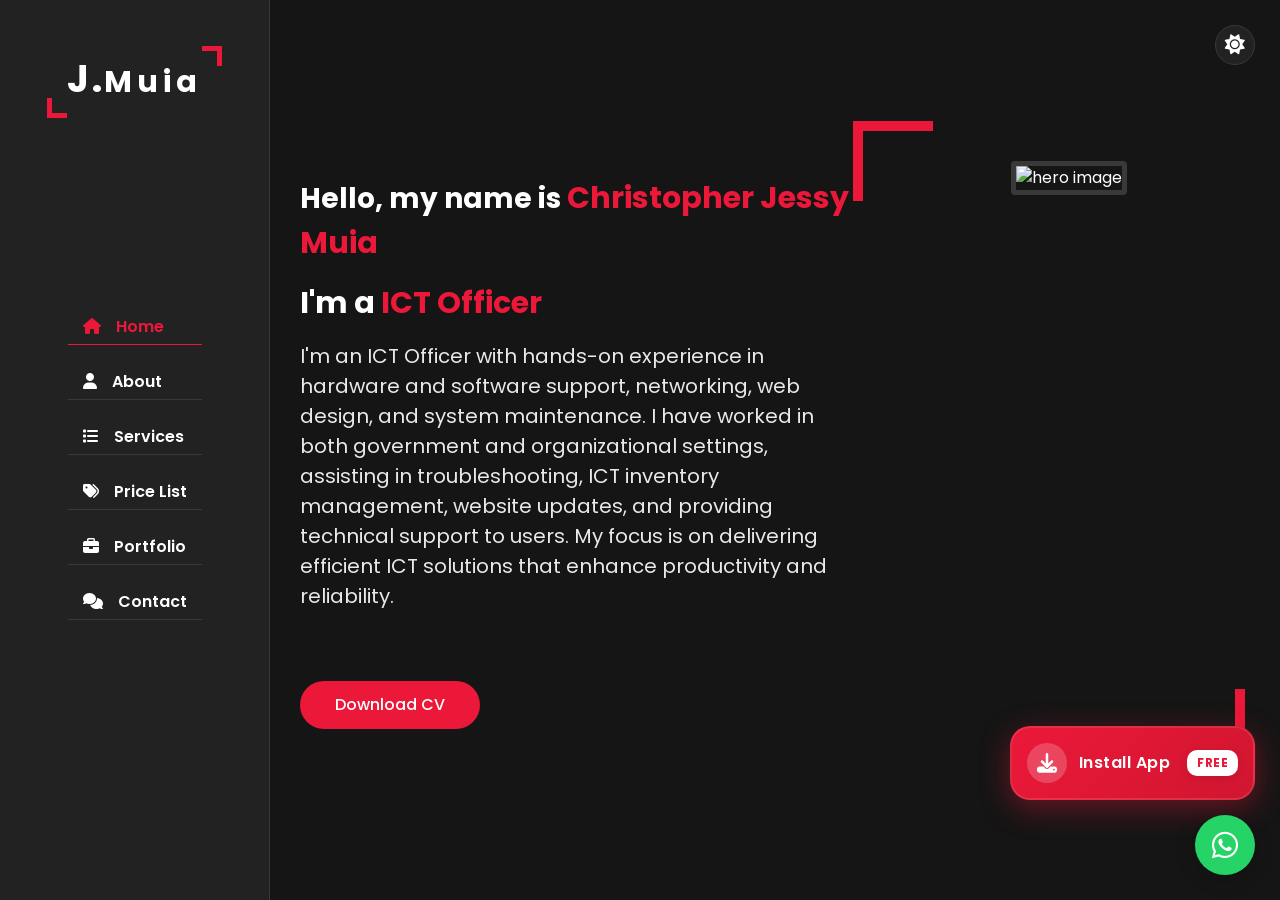
==== index.html @ f7328c7c "Add files via upload" ====
<!DOCTYPE html>
<html lang="en">

<head>
  <meta charset="UTF-8" />
  <meta name="viewport" content="width=device-width, initial-scale=1.0, maximum-scale=1.0, user-scalable=no" />
  <title>Christopher Jessy Muia - Portfolio</title>

  <!-- PWA Configuration -->
  <link rel="manifest" href="manifest.json">
  <meta name="theme-color" content="#ec1839">
  <meta name="apple-mobile-web-app-capable" content="yes">
  <meta name="apple-mobile-web-app-status-bar-style" content="black-translucent">
  <meta name="apple-mobile-web-app-title" content="J.Muia Portfolio">
  <meta name="mobile-web-app-capable" content="yes">
  <meta name="description" content="Portfolio of Christopher Jessy Muia - ICT Officer">

  <!-- Icons for PWA -->
  <link rel="icon" type="image/png" sizes="192x192" href="https://i.imgur.com/l4RPuu5.png">
  <link rel="icon" type="image/png" sizes="512x512" href="https://i.imgur.com/l4RPuu5.png">
  <link rel="apple-touch-icon" sizes="192x192" href="https://i.imgur.com/l4RPuu5.png">
  <link rel="apple-touch-icon" sizes="512x512" href="https://i.imgur.com/l4RPuu5.png">
  <link rel="shortcut icon" href="https://i.imgur.com/l4RPuu5.png">

  <link rel="stylesheet" href="https://cdnjs.cloudflare.com/ajax/libs/font-awesome/6.7.2/css/all.min.css" />
  <link rel="stylesheet" href="style.css" />
</head>

<body>
  <!-- Modern Preloader -->
  <div id="preloader">
    <div class="preloader-content">
      <div class="loader">
        <div class="loader-ring"></div>
      </div>
      <div class="preloader-logo">
        <span>J.</span>muia
      </div>
      <div class="loading-text">
        Loading Portfolio
        <div class="loading-dots">
          <span></span>
          <span></span>
          <span></span>
        </div>
      </div>
    </div>
  </div>

  <!-- Online Status Indicator -->


  <!-- Offline Warning -->
  <div id="offlineWarning" class="offline-warning">
    <div class="offline-content">
      <i class="fas fa-wifi-slash"></i>
      <h3>No Internet Connection</h3>
      <p>This app requires an internet connection to work.</p>
      <p>Please check your connection and try again.</p>
      <button id="retryConnection" class="btn">
        <i class="fas fa-sync-alt"></i> Retry Connection
      </button>
    </div>
  </div>

  <!-- Install App Modal -->
  <!-- Add this right before closing </body> tag -->
  <!-- Floating Install Button -->
  <div id="floatingInstallBtn" class="floating-install-btn">
    <div class="install-icon">
      <i class="fas fa-download"></i>
    </div>
    <div class="install-text">
      Install App
    </div>
    <div class="install-badge" id="installBadge">FREE</div>
  </div>
  <!-- Update the Install App Modal section in index.html -->
  <div id="installModal" class="install-modal">
    <div class="install-modal-content">
      <button class="close-modal">&times;</button>
      <h2><i class="fas fa-mobile-alt"></i> Install Portfolio App</h2>

      <div class="install-options">
        <!-- Unified Installation Guide -->
        <div class="install-option active" id="mainGuide">
          <div class="option-icon">
            <i class="fas fa-download"></i>
          </div>
          <h3>Install on Your Device</h3>
          <p>Follow these simple steps to install this web app on your device for quick access:</p>

          <div class="device-selector">
            <button class="device-btn active" data-device="android">
              <i class="fab fa-android"></i> Android
            </button>
            <button class="device-btn" data-device="ios">
              <i class="fab fa-apple"></i> iPhone/iPad
            </button>
            <button class="device-btn" data-device="desktop">
              <i class="fas fa-desktop"></i> Desktop
            </button>
          </div>

          <!-- Android Instructions (Default) -->
          <div class="device-instructions active" id="androidInstructions">
            <div class="steps">
              <div class="step">
                <span>1</span>
                <p>Open in <strong>Chrome</strong> or <strong>Edge</strong> browser</p>
              </div>
              <div class="step">
                <span>2</span>
                <p>Tap the <strong>menu button (⋮)</strong> in top right</p>
              </div>
              <div class="step">
                <span>3</span>
                <p>Select <strong>"Add to Home screen"</strong></p>
              </div>
              <div class="step">
                <span>4</span>
                <p>Tap <strong>"Add"</strong> to install</p>
              </div>
            </div>
          </div>

          <!-- iOS Instructions -->
          <div class="device-instructions" id="iosInstructions">
            <div class="steps">
              <div class="step">
                <span>1</span>
                <p>Open in <strong>Safari</strong> browser</p>
              </div>
              <div class="step">
                <span>2</span>
                <p>Tap the <strong>Share button</strong> <i class="fas fa-share-square"></i></p>
              </div>
              <div class="step">
                <span>3</span>
                <p>Scroll and select <strong>"Add to Home Screen"</strong></p>
              </div>
              <div class="step">
                <span>4</span>
                <p>Tap <strong>"Add"</strong> in top right</p>
              </div>
            </div>
          </div>

          <!-- Desktop Instructions -->
          <div class="device-instructions" id="desktopInstructions">
            <div class="steps">
              <div class="step">
                <span>1</span>
                <p>Open in <strong>Chrome</strong>, <strong>Edge</strong>, or <strong>Opera</strong></p>
              </div>
              <div class="step">
                <span>2</span>
                <p>Look for the <strong>install icon</strong> in address bar</p>
                <div class="install-icon-demo">
                  <img src="https://i.imgur.com/4jXJvFQ.png" alt="Install icon in browser"
                    style="max-width: 200px; border-radius: 5px; margin-top: 10px;">
                </div>
              </div>
              <div class="step">
                <span>3</span>
                <p>Click <strong>"Install"</strong> when prompted</p>
              </div>
            </div>
          </div>

          <div class="install-actions">
            <button id="installNowBtn" class="btn install-option-btn">
              <i class="fas fa-download"></i> Install Now
            </button>
            <button id="remindLaterBtn" class="btn secondary-btn">
              <i class="far fa-clock"></i> Remind Me Later
            </button>
          </div>
        </div>
      </div>

      <div class="install-benefits">
        <h4><i class="fas fa-star"></i> App Benefits:</h4>
        <ul>
          <li><i class="fas fa-check-circle"></i> Quick access from home screen</li>
          <li><i class="fas fa-check-circle"></i> Works like a native app</li>
          <li><i class="fas fa-check-circle"></i> No app store required</li>
          <li><i class="fas fa-check-circle"></i> Always up to date</li>
          <li><i class="fas fa-check-circle"></i> Works offline</li>
        </ul>
      </div>
    </div>
  </div>

  <div class="main-container">
    <div class="aside">
      <div class="logo">
        <a href="#home"><span>J.</span>muia </a>
      </div>

      <div class="nav-toggler">
        <span></span>
      </div>

      <ul class="nav">
        <li>
          <a href="#home" class="active"><i class="fa fa-home"></i>Home</a>
        </li>
        <li>
          <a href="#about"><i class="fa fa-user"></i>About</a>
        </li>
        <li>
          <a href="#services"><i class="fa fa-list"></i>Services</a>
        </li>
        <li>
          <a href="#pricelist"><i class="fa fa-tags"></i>Price List</a>
        </li>
        <li>
          <a href="#portfolio"><i class="fa fa-briefcase"></i>Portfolio</a>
        </li>
        <li>
          <a href="#contact"><i class="fa fa-comments"></i>Contact</a>
        </li>

      </ul>


    </div>

    <div class="main-content">
      <section class="home section active" id="home">
        <div class="container">
          <div class="row">
            <div class="home-info padd-15">
              <h3 class="hello">
                Hello, my name is <span class="name">Christopher Jessy Muia</span>
              </h3>
              <h3 class="profession">
                I'm a <span class="typing">ICT Officer</span>
              </h3>
              <p>
                I'm an ICT Officer with hands-on experience in hardware and software support,
                networking, web design, and system maintenance. I have worked in both
                government and organizational settings, assisting in troubleshooting, ICT
                inventory management, website updates, and providing technical support to users.
                My focus is on delivering efficient ICT solutions that enhance productivity and
                reliability.
              </p>
              <a href="https://www.dropbox.com/scl/fi/4jvc5btoyylnjbtum48hy/JESSY-CV_2.pdf?rlkey=wsl4pjo6zbabzrjxxlcksfs92&st=d54tfqcm&dl=0"
                class="btn" target="_blank">Download CV</a>
            </div>

            <div class="home-img padd-15">
              <img src="https://i.imgur.com/AQ4p8aj.jpeg" alt="hero image" />
            </div>
          </div>
        </div>
      </section>
      <section class="about section" id="about">
        <div class="container">
          <div class="row">
            <div class="section-title padd-15">
              <h2>About me</h2>
            </div>
          </div>

          <div class="row">
            <div class="about-content padd-15">
              <div class="row">
                <div class="about-text padd-15">
                  <h3>I'm christopher Jessy Muia and <span>ICT Officer</span></h3>
                  <p>
                    An aspiring Information Communication Technology professional with strong
                    technical skills, passion for learning, and integrity. I specialize in solving
                    hardware and software issues, web design, graphic design, and ICT systems
                    management. I aim to contribute effectively in dynamic organizations while
                    continuously honing my skills through hands-on experience and innovation.
                  </p>
                </div>
              </div>

              <div class="row">
                <div class="personal-info padd-15">
                  <div class="row">
                    <div class="info-item padd-15">
                      <p>Birthday: <span>09 June 2001</span></p>
                    </div>
                    <div class="info-item padd-15">
                      <p>Age: <span>24</span></p>
                    </div>
                    <div class="info-item padd-15">
                      <p>Email: <span>jessymuiaa@gmail.com</span></p>
                    </div>
                    <div class="info-item padd-15">
                      <p>Phone: <span>+254 710 318560</span></p>
                    </div>
                    <div class="info-item padd-15">
                      <p>City: <span>Nairobi,Kenya</span></p>
                    </div>
                    <div class="info-item padd-15">
                      <p>Freelance: <span>Available</span></p>
                    </div>
                  </div>

                  <div class="row">
                    <div class="buttons padd-15">
                      <a href="#contact" class="btn hire-me" data-section-index="1">Hire me!</a>
                    </div>
                  </div>
                </div>
                <div class="skills padd-15">
                  <div class="row">
                    <div class="skill-item padd-15">
                      <h5>CSS</h5>
                      <div class="progress">
                        <div class="progress-in" style="width: 76%"></div>
                        <div class="skill-percent">76%</div>
                      </div>
                    </div>
                    <div class="skill-item padd-15">
                      <h5>JS</h5>
                      <div class="progress">
                        <div class="progress-in" style="width: 70%"></div>
                        <div class="skill-percent">70%</div>
                      </div>
                    </div>
                    <div class="skill-item padd-15">
                      <h5>PHP</h5>
                      <div class="progress">
                        <div class="progress-in" style="width: 66%"></div>
                        <div class="skill-percent">66%</div>
                      </div>
                    </div>
                    <div class="skill-item padd-15">
                      <h5>HTML</h5>
                      <div class="progress">
                        <div class="progress-in" style="width: 96%"></div>
                        <div class="skill-percent">96%</div>
                      </div>
                    </div>
                    <div class="skill-item padd-15">
                      <h5>Wordpress</h5>
                      <div class="progress">
                        <div class="progress-in" style="width: 100%"></div>
                        <div class="skill-percent">100%</div>
                      </div>
                    </div>
                  </div>
                </div>
              </div>

              <div class="row">
                <div class="education padd-15">
                  <h3 class="title">Education</h3>
                  <div class="row">
                    <div class="timeline-box padd-15">
                      <div class="timeline shadow-dark">
                        <div class="timeline-item">
                          <div class="circle-dot"></div>
                          <h3 class="timeline-date">
                            <i class="fa fa-calendar"></i> 2021 - 2024
                          </h3>
                          <h4 class="timeline-title">
                            Diploma in Information Communication Technology
                          </h4>
                          <p class="timeline-text">
                            Sigalagala National Polytechnic (Main Campus).
                            Studied ICT with focus on networking, system maintenance,
                            programming, and ICT applications.
                          </p>
                        </div>
                        <div class="timeline-item">
                          <div class="circle-dot"></div>
                          <h3 class="timeline-date">
                            <i class="fa fa-calendar"></i> 2017 - 2020
                          </h3>
                          <h4 class="timeline-title">Kenya Certificate of Secondary Education (KCSE)</h4>
                          <p class="timeline-text">
                            Joanna Chase High School.
                            Gained secondary education foundation with emphasis
                            on sciences, technology, and communication skills.
                          </p>
                        </div>
                        <div class="timeline-item">
                          <div class="circle-dot"></div>
                          <h3 class="timeline-date">
                            <i class="fa fa-calendar"></i> 2012 - 2015
                          </h3>
                          <h4 class="timeline-title">Kenya Certificate of Primary Education (KCPE)</h4>
                          <p class="timeline-text">
                            Kiambani Day & Boarding Primary School.
                            Completed primary education, building strong basics
                            in numeracy, literacy, and problem-solving.
                          </p>
                        </div>
                      </div>
                    </div>
                  </div>
                </div>

                <div class="experience padd-15">
                  <h3 class="title">Experience</h3>
                  <div class="row">
                    <div class="timeline-box padd-15">
                      <div class="timeline shadow-dark">
                        <div class="timeline-item">
                          <div class="circle-dot"></div>
                          <h3 class="timeline-date">
                            <i class="fa fa-calendar"></i> Feb 2025
                          </h3>
                          <h4 class="timeline-title">Data Enumerator (Zoological Society of London)</h4>
                          <p class="timeline-text">
                            Assisted in collecting and recording data through surveys and interviews,
                            ensuring accuracy and confidentiality. Conducted structured interviews,
                            uploaded data to digital platforms, and supported research teams by
                            accurately capturing and reporting field information.
                          </p>
                        </div>
                        <div class="timeline-item">
                          <div class="circle-dot"></div>
                          <h3 class="timeline-date">
                            <i class="fa fa-calendar"></i> Sept 2022 - Dec 2022 | Sept 2023 - Dec 2023
                          </h3>
                          <h4 class="timeline-title">ICT Attachee (Makueni County Assembly)</h4>
                          <p class="timeline-text">
                            Assisted in troubleshooting hardware and software issues,
                            setup, maintenance, and monitoring of networks, and ICT inventory
                            management. Installed and configured computer systems and applications,
                            updated websites and systems, and provided technical assistance to staff.
                          </p>
                        </div>
                      </div>
                    </div>
                  </div>
                </div>
              </div>
            </div>
          </div>
        </div>
      </section>

      <section class="service section" id="services">
        <div class="container">
          <div class="row">
            <div class="section-title padd-15">
              <h2>Services</h2>
            </div>
          </div>

          <div class="services-grid">
            <div class="service-item">
              <div class="service-item-inner">
                <div class="icon">
                  <i class="fa fa-laptop-code"></i>
                </div>
                <h4>Web Design</h4>
                <p>
                  I design and develop professional websites using WordPress, ensuring
                  responsive layouts, user-friendly navigation, and modern design trends.
                </p>
              </div>
            </div>

            <div class="service-item">
              <div class="service-item-inner">
                <div class="icon">
                  <i class="fa fa-network-wired"></i>
                </div>
                <h4>Networking & System Maintenance</h4>
                <p>
                  I provide installation, setup, and monitoring of computer networks,
                  system maintenance, and troubleshooting to ensure smooth ICT operations.
                </p>
              </div>
            </div>

            <div class="service-item">
              <div class="service-item-inner">
                <div class="icon">
                  <i class="fa fa-cogs"></i>
                </div>
                <h4>ICT Support</h4>
                <p>
                  I offer hardware and software troubleshooting, installation and
                  configuration of systems, and technical support for individuals and organizations.
                </p>
              </div>
            </div>

            <div class="service-item">
              <div class="service-item-inner">
                <div class="icon">
                  <i class="fa fa-file-alt"></i>
                </div>
                <h4>Microsoft Office Solutions</h4>
                <p>
                  I am proficient in Microsoft Office (Word, Excel, PowerPoint),
                  offering services in creating reports, data entry, presentations,
                  and professional documentation.
                </p>
              </div>
            </div>
          </div>
        </div>
      </section>

      <!-- NEW PRICE LIST SECTION -->
      <section class="price-list section" id="pricelist">
        <div class="container">
          <div class="row">
            <div class="section-title padd-15">
              <h2>Price List</h2>
            </div>
          </div>

          <div class="price-list-container shadow-dark">
            <!-- Header -->
            <div class="price-list-header">
              <h3><i class="fas fa-file-invoice-dollar"></i> ICT SERVICES & PRICE LIST</h3>

            </div>


            <!-- Website Design -->
            <div class="price-list-section">
              <h4><i class="fas fa-globe"></i> WEBSITE DESIGN & DEVELOPMENT SERVICES</h4>

              <div class="price-item">
                <h5>1. BASIC WEBSITE PACKAGE</h5>
                <p class="price">Price: <strong>KES 15,000 – 25,000</strong> (One-time)</p>
                <p class="includes"><strong>Includes:</strong></p>
                <ul>
                  <li>Up to 5 pages</li>
                  <li>Mobile-friendly design</li>
                  <li>Contact form</li>
                  <li>Basic SEO setup</li>
                </ul>
              </div>

              <div class="price-item">
                <h5>2. STANDARD WEBSITE PACKAGE</h5>
                <p class="price">Price: <strong>KES 30,000 – 45,000</strong> (One-time)</p>
                <p class="includes"><strong>Includes:</strong></p>
                <ul>
                  <li>Up to 10 pages</li>
                  <li>Custom design</li>
                  <li>Google Maps & WhatsApp integration</li>
                  <li>Performance optimization</li>
                </ul>
              </div>

              <div class="price-item">
                <h5>3. ADVANCED WEBSITE PACKAGE</h5>
                <p class="price">Price: <strong>KES 50,000+</strong> (One-time)</p>
                <p class="includes"><strong>Includes:</strong></p>
                <ul>
                  <li>Unlimited pages</li>
                  <li>Advanced features</li>
                  <li>Security hardening</li>
                  <li>Client training</li>
                </ul>
              </div>
            </div>

            <!-- M-Pesa Integration -->
            <div class="price-list-section">
              <h4><i class="fas fa-mobile-alt"></i> M-PESA PAYMENT INTEGRATION SERVICES</h4>

              <div class="price-item">
                <p>• M-Pesa Daraja API integration (STK Push): <strong>KES 10,000 – 20,000</strong></p>
                <p>• Paybill / Till Number integration: <strong>KES 8,000 – 15,000</strong></p>
                <p>• Online payment confirmation & callbacks: <strong>KES 5,000 – 10,000</strong></p>
                <p>• Payment records dashboard setup: <strong>KES 5,000 – 12,000</strong></p>
                <p>• Testing, deployment & documentation: <strong>Included</strong></p>
              </div>

              <div class="price-note">
                <p><strong>Note:</strong> Client must provide approved Safaricom Daraja credentials.</p>
              </div>
            </div>

            <!-- Monthly Management -->
            <div class="price-list-section">
              <h4><i class="fas fa-calendar-alt"></i> MONTHLY WEBSITE MANAGEMENT</h4>

              <div class="price-item">
                <p>• Basic Management: <strong>KES 3,000 – 5,000</strong></p>
                <p>• Standard Management: <strong>KES 7,000 – 12,000</strong></p>
                <p>• Full Management: <strong>KES 15,000+</strong></p>
              </div>
            </div>

            <!-- Computer Repair -->
            <div class="price-list-section">
              <h4><i class="fas fa-tools"></i> COMPUTER REPAIR & MAINTENANCE</h4>

              <div class="price-item">
                <p>• OS installation & upgrades: <strong>KES 1,500 – 3,000</strong></p>
                <p>• Virus removal & security setup: <strong>KES 1,000 – 2,500</strong></p>
                <p>• Hardware troubleshooting: <strong>KES 1,000+</strong></p>
                <p>• Software installation: <strong>KES 500 – 2,000</strong></p>
              </div>
            </div>

            <!-- Networking -->
            <div class="price-list-section">
              <h4><i class="fas fa-wifi"></i> NETWORKING SERVICES</h4>

              <div class="price-item">
                <p>• LAN/Wi-Fi setup (small office/home): <strong>KES 5,000 – 15,000</strong></p>
                <p>• Router configuration & troubleshooting: <strong>KES 2,000 – 5,000</strong></p>
                <p>• Internet setup (PPPoE, ISP configs): <strong>KES 2,000 – 4,000</strong></p>
              </div>
            </div>


            <!-- Training -->
            <div class="price-list-section">
              <h4><i class="fas fa-chalkboard-teacher"></i> TRAINING & ICT SUPPORT</h4>

              <div class="price-item">
                <p>• Basic computer training: <strong>KES 1,000 – 2,000 per session</strong></p>
                <p>• Website & payment system training: <strong>KES 3,000 – 6,000</strong></p>
                <p>• On-site ICT support (daily rate): <strong>KES 3,000 – 6,000</strong></p>
              </div>
            </div>

            <!-- Important Notes -->
            <div class="price-list-section important-notes">
              <h4><i class="fas fa-exclamation-triangle"></i> IMPORTANT NOTES</h4>
              <ul>
                <li>Prices may vary depending on scope and complexity.</li>
                <li>Hardware, hosting, domain, and Safaricom charges are billed separately.</li>
                <li>All prices are in Kenya Shillings (KES).</li>
              </ul>
            </div>

            <!-- Validity -->
            <div class="price-list-section">
              <h4><i class="fas fa-calendar-check"></i> VALIDITY</h4>
              <p>This price list/quotation is valid for 30 days from the date of issue.</p>
            </div>

          </div>
        </div>
      </section>


      <section class="portfolio section" id="portfolio">
        <div class="container">
          <div class="row">
            <div class="section-title padd-15">
              <h2>Portfolio</h2>
            </div>
          </div>

          <div class="row">
            <div class="portfolio-heading padd-15">
              <h2>My Projects</h2>
            </div>
          </div>

          <div class="portfolio-grid">
            <!-- Project 1 - Tiptip Political Party Website -->
            <div class="portfolio-item">
              <div class="portfolio-item-inner shadow-dark">
                <div class="portfolio-img">
                  <img src="https://i.imgur.com/vWLeRul.png" alt="Tiptip Political Party Website" />
                </div>
                <div class="portfolio-info">
                  <h3>Tiptip Political Party Website</h3>
                  <p>Custom WordPress website with responsive design and modern UI/UX. Built for Tiptip political party
                    to enhance their online presence and engage with supporters.</p>
                  <div class="portfolio-tech">
                    <span>WordPress</span>
                    <span>HTML/CSS</span>
                    <span>PHP</span>
                    <span>Responsive Design</span>
                  </div>
                  <a href="https://tiptipparty.co.ke/" class="btn portfolio-btn" target="_blank">View Project</a>
                </div>
              </div>
            </div>

            <!-- Project 2 - Ashcooks Bakery Website -->
            <div class="portfolio-item">
              <div class="portfolio-item-inner shadow-dark">
                <div class="portfolio-img">
                  <img src="https://i.imgur.com/ho3UItu.png" alt="Ashcooks Bakery Website" />
                </div>
                <div class="portfolio-info">
                  <h3>Ashcooks Bakery Website</h3>
                  <p>Beautiful and functional website for Ashcooks Bakery featuring product showcase, online ordering
                    system, and customer engagement features.</p>
                  <div class="portfolio-tech">
                    <span>HTML/CSS</span>
                    <span>JavaScript</span>
                  </div>
                  <a href="https://ashley-1.onrender.com/" class="btn portfolio-btn" target="_blank">View Project</a>
                </div>
              </div>
            </div>

            <!-- Project 3 - Password Analyzer -->
            <div class="portfolio-item">
              <div class="portfolio-item-inner shadow-dark">
                <div class="portfolio-img">
                  <img src="https://i.imgur.com/c0nG29L.png" alt="Password Analyzer" />
                </div>
                <div class="portfolio-info">
                  <h3>Password Strength Analyzer</h3>
                  <p>Interactive web application that analyzes password strength and provides security recommendations
                    to users.</p>
                  <div class="portfolio-tech">
                    <span>JavaScript</span>
                    <span>HTML/CSS</span>
                    <span>Security</span>
                  </div>
                  <a href="https://cyberpass.netlify.app/" class="btn portfolio-btn" target="_blank">View Project</a>
                </div>
              </div>
            </div>

            <!-- Project 4 - Cyber Security Awareness Website -->
            <div class="portfolio-item">
              <div class="portfolio-item-inner shadow-dark">
                <div class="portfolio-img">
                  <img src="https://i.imgur.com/P97IRiJ.png" alt="Cyber Security Awareness Website" />
                </div>
                <div class="portfolio-info">
                  <h3>Cyber Security Awareness Platform</h3>
                  <p>Group project focused on educating users about cyber security threats and best practices. Served as
                    Lead Frontend Developer.</p>
                  <div class="portfolio-tech">
                    <span>HTML/CSS</span>
                    <span>JavaScript</span>
                    <span>Team Project</span>
                    <span>Frontend Lead</span>
                  </div>
                  <a href="https://campuz-shield.netlify.app/" class="btn portfolio-btn" target="_blank">View
                    Project</a>
                </div>
              </div>
            </div>

            <!-- Project 5 - Jespher Tech Company Website -->
            <div class="portfolio-item">
              <div class="portfolio-item-inner shadow-dark">
                <div class="portfolio-img">
                  <img src="https://i.imgur.com/6qKYGLe.png" alt="Jespher Tech Company Website" />
                </div>
                <div class="portfolio-info">
                  <h3>Jespher Tech Company Website</h3>
                  <p>Developing a modern tech company website with service showcase, portfolio section, and client
                    engagement features (Work in Progress).</p>
                  <div class="portfolio-tech">
                    <span>HTML/CSS</span>
                    <span>JavaScript</span>
                    <span>Modern Design</span>
                  </div>
                  <a href="https://jesphertech1.onrender.com/" class="btn portfolio-btn" target="_blank">View
                    Project</a>
                </div>
              </div>
            </div>
            <!-- Project 6 - Nzumbi foundation -->
            <div class="portfolio-item">
              <div class="portfolio-item-inner shadow-dark">
                <div class="portfolio-img">
                  <img src="https://i.imgur.com/RDEzfad.png" alt="Nzumbi Foundation Website" />
                </div>
                <div class="portfolio-info">
                  <h3>Nzumbi Foundation Website</h3>
                  <p>Custom website with responsive design and modern UI/UX. Built for Nzumbi Foundation
                    to enhance their online presence and engage with supporters.</p>
                  <div class="portfolio-tech">
                    <span>Javascript</span>
                    <span>HTML/CSS</span>
                    <span>PHP</span>
                    <span>Responsive Design</span>
                  </div>
                  <a href="https://nzumbifoundation.org/" class="btn portfolio-btn" target="_blank">View Project</a>
                </div>
              </div>
            </div>
            <!-- Project 6 - React Website -->
            <div class="portfolio-item">
              <div class="portfolio-item-inner shadow-dark">
                <div class="portfolio-img">
                  <img src="https://i.imgur.com/wdYF8D7.png" alt="React Website" />
                </div>
                <div class="portfolio-info">
                  <h3>React Website</h3>
                  <p>Developing a modern website which can be used to update, edit news and also show news in a
                    wordpress page</p>
                  <div class="portfolio-tech">
                    <span>React</span>
                  </div>
                  <a href="https://reacct.netlify.app/" class="btn portfolio-btn" target="_blank">View
                    Project</a>
                </div>
              </div>
            </div>
          </div>
        </div>
      </section>

      <section class="contact section" id="contact">
        <div class="container">
          <div class="row">
            <div class="section-title padd-15">
              <h2>Contact</h2>
            </div>
          </div>

          <h3 class="contact-title padd-15">Any Question? Contact us!</h3>
          <h4 class="contact-subtitle padd-15">I'm at your service</h4>

          <div class="row">
            <div class="contact-info-item padd-15">
              <div class="icon"><i class="fa fa-phone"></i></div>
              <h4>Call us on</h4>
              <p>+254710318560</p>
            </div>

            <div class="contact-info-item padd-15">
              <div class="icon"><i class="fa fa-map-marker-alt"></i></div>
              <h4>Office</h4>
              <p>Nairobi</p>
            </div>

            <div class="contact-info-item padd-15">
              <div class="icon"><i class="fa fa-envelope"></i></div>
              <h4>Email</h4>
              <p>jessymuiaa@gmail.com</p>
            </div>
          </div>

          <h3 class="contact-title padd-15">
            Send me an email:
            <a href="https://mail.google.com/mail/?view=cm&fs=1&to=jessymuiaa@gmail.com" target="_blank">
              jessymuiaa@gmail.com</a>
          </h3>
          <h4 class="contact-subtitle padd-15">
            I'll contact you as soon as possible!
          </h4>
        </div>
      </section>
    </div>
  </div>

  <!-- Dark/Light Toggle Button -->
  <div class="day-night">
    <i class="fas fa-moon"></i>
  </div>

  <!-- WhatsApp Floating Button -->
  <a href="https://wa.me/254710318560?text=Hello%20Christopher!%20I%20came%20across%20your%20portfolio%20and%20would%20like%20to%20connect."
    class="whatsapp-float" target="_blank" title="Contact me on WhatsApp">
    <i class="fab fa-whatsapp"></i>
  </a>

  <!-- PWA Install Button (Auto-trigger for Android) -->
  <button id="pwaInstallBtn" style="display: none;"></button>

  <script src="https://cdnjs.cloudflare.com/ajax/libs/typed.js/2.0.10/typed.min.js"></script>
  <script src="script.js"></script>
  <script src="pwa-install.js"></script>
  <script src="price-list.js"></script>
</body>

</html>
---- style.css ----
@import url("https://fonts.googleapis.com/css2?family=Clicker+Script&family=Poppins:ital,wght@0,100;0,200;0,300;0,400;0,500;0,600;0,700;0,800;0,900;1,100;1,200;1,300;1,400;1,500;1,600;1,700;1,800;1,900&display=swap");

:root {
  --bg-black900: #f2f2fc;
  --bg-black100: #fdf9ff;
  --bg-black50: #e8dfec;
  --text-black900: #302e4d;
  --text-black700: #504e70;
  --skin-color: #ec1839;
  --shadow-color: rgba(0, 0, 0, 0.1);
}

body.dark {
  --bg-black900: #151515;
  --bg-black100: #222222;
  --bg-black50: #393939;
  --text-black900: #ffffff;
  --text-black700: #e9e9e9;
  --shadow-color: rgba(0, 0, 0, 0.3);
}

* {
  margin: 0;
  padding: 0;
  outline: none;
  text-decoration: none;
  box-sizing: border-box;
}

::before,
::after {
  box-sizing: border-box;
}

ul {
  list-style: none;
}

body {
  line-height: 1.5;
  font-size: 16px;
  font-family: "Poppins", sans-serif;
  background: var(--bg-black900);
  color: var(--text-black700);
  -webkit-tap-highlight-color: transparent;
  -webkit-touch-callout: none;
  -webkit-user-select: none;
  user-select: none;
  transition: background-color 0.3s ease, color 0.3s ease;
}

/* Modern Preloader */
#preloader {
  position: fixed;
  top: 0;
  left: 0;
  width: 100%;
  height: 100%;
  background: linear-gradient(135deg, var(--bg-black900) 0%, var(--bg-black100) 100%);
  z-index: 9999;
  display: flex;
  justify-content: center;
  align-items: center;
  transition: opacity 0.5s ease, visibility 0.5s ease;
}

#preloader.hidden {
  opacity: 0;
  visibility: hidden;
}

.preloader-content {
  text-align: center;
}

.preloader-logo {
  font-size: 48px;
  font-weight: 700;
  color: var(--skin-color);
  margin-bottom: 20px;
  letter-spacing: 2px;
}

.preloader-logo span {
  color: var(--text-black900);
}

.loader {
  position: relative;
  width: 80px;
  height: 80px;
  margin: 0 auto 30px;
}

.loader-ring {
  width: 80px;
  height: 80px;
  border-radius: 50%;
  border: 4px solid transparent;
  border-top-color: var(--skin-color);
  animation: spin 1.5s linear infinite;
}

.loader-ring:before,
.loader-ring:after {
  content: '';
  position: absolute;
  border-radius: 50%;
  border: 4px solid transparent;
}

.loader-ring:before {
  top: 5px;
  left: 5px;
  right: 5px;
  bottom: 5px;
  border-top-color: var(--skin-color);
  animation: spin 2s linear infinite reverse;
}

.loader-ring:after {
  top: 15px;
  left: 15px;
  right: 15px;
  bottom: 15px;
  border-top-color: var(--skin-color);
  opacity: 0.7;
  animation: spin 1s linear infinite;
}

.loading-text {
  color: var(--text-black700);
  font-size: 16px;
  font-weight: 500;
  letter-spacing: 2px;
}

.loading-dots {
  display: inline-block;
  position: relative;
  width: 20px;
  height: 10px;
  margin-left: 5px;
}

.loading-dots span {
  position: absolute;
  width: 6px;
  height: 6px;
  border-radius: 50%;
  background: var(--skin-color);
  animation: dots 1.5s infinite ease-in-out;
}

.loading-dots span:nth-child(1) {
  left: 0;
  animation-delay: 0s;
}

.loading-dots span:nth-child(2) {
  left: 7px;
  animation-delay: 0.2s;
}

.loading-dots span:nth-child(3) {
  left: 14px;
  animation-delay: 0.4s;
}

@keyframes spin {
  0% { transform: rotate(0deg); }
  100% { transform: rotate(360deg); }
}

@keyframes dots {
  0%, 100% { transform: scale(0); }
  50% { transform: scale(1); }
}

.section {
  background: var(--bg-black900);
  min-height: 100vh;
  display: block;
  opacity: 1;
  padding: 0 30px;
  position: fixed;
  left: 270px;
  top: 0;
  right: 0;
  bottom: 0;
  z-index: 0;
  overflow-x: hidden;
  overflow-y: auto;
  transition: all 0.3s ease;
}

.section.back-section {
  z-index: 1;
}

.section.active {
  z-index: 2;
  opacity: 1;
  animation: slideSection 1s ease;
}

@keyframes slideSection {
  0% {
    transform: translateX(100%);
  }
  100% {
    transform: translateX(0%);
  }
}

.hidden {
  display: none !important;
}

.padd-15 {
  padding-left: 15px;
  padding-right: 15px;
}

.container {
  max-width: 1100px;
  width: 100%;
  margin: auto;
}

.section .container {
  padding-top: 60px;
  padding-bottom: 70px;
}

.section-title {
  flex: 0 0 100%;
  max-width: 100%;
  margin-bottom: 60px;
}

.section-title h2 {
  font-size: 40px;
  color: var(--text-black900);
  font-weight: 700;
  position: relative;
}

.section-title h2::before {
  content: "";
  height: 4px;
  width: 50px;
  background-color: var(--skin-color);
  position: absolute;
  top: 100%;
  left: 0;
}

.section-title h2::after {
  content: "";
  height: 4px;
  width: 25px;
  background-color: var(--skin-color);
  position: absolute;
  top: 100%;
  left: 0;
  margin-top: 8px;
}

.row {
  display: flex;
  flex-wrap: wrap;
  margin-left: -15px;
  margin-right: -15px;
  position: relative;
}

.btn {
  font-size: 16px;
  font-weight: 500;
  padding: 12px 35px;
  color: white;
  border-radius: 40px;
  display: inline-block;
  border: none;
  white-space: nowrap;
  background: var(--skin-color);
  transition: all 0.3s ease;
  cursor: pointer;
}

.btn:hover {
  transform: scale(1.05);
  background: #d01630;
  box-shadow: 0 5px 15px rgba(236, 24, 57, 0.4);
}

.shadow-dark {
  box-shadow: 0 0 20px var(--shadow-color);
}

/* Install Prompt */
.install-prompt {
  position: fixed;
  bottom: 90px;
  right: 25px;
  background: var(--bg-black100);
  border: 1px solid var(--bg-black50);
  border-radius: 10px;
  padding: 15px;
  z-index: 1001;
  box-shadow: 0 4px 20px var(--shadow-color);
  display: none;
  max-width: 300px;
}

.install-prompt-content {
  text-align: center;
}

.install-prompt p {
  color: var(--text-black900);
  margin-bottom: 15px;
  font-size: 14px;
}

.install-buttons {
  display: flex;
  gap: 10px;
  justify-content: center;
}

.install-btn {
  background: var(--skin-color);
  color: white;
  padding: 8px 15px;
  font-size: 14px;
}

.dismiss-btn {
  background: var(--bg-black50);
  color: var(--text-black900);
  padding: 8px 15px;
  font-size: 14px;
}

/* ASIDE */
.aside {
  width: 270px;
  background: var(--bg-black100);
  position: fixed;
  left: 0;
  top: 0;
  z-index: 10;
  height: 100%;
  padding: 30px;
  border-right: 1px solid var(--bg-black50);
  display: flex;
  justify-content: center;
  align-items: center;
  transition: all 0.3s ease;
}

.aside .logo {
  position: absolute;
  top: 50px;
  font-size: 30px;
  text-transform: capitalize;
}

.aside .logo a {
  color: var(--text-black900);
  font-weight: 700;
  padding: 15px 20px;
  font-size: 30px;
  letter-spacing: 5px;
  position: relative;
}

.aside .logo a::before {
  content: "";
  position: absolute;
  width: 20px;
  height: 20px;
  border-bottom: 5px solid var(--skin-color);
  border-left: 5px solid var(--skin-color);
  bottom: 0;
  left: 0;
}

.aside .logo a::after {
  content: "";
  position: absolute;
  width: 20px;
  height: 20px;
  border-top: 5px solid var(--skin-color);
  border-right: 5px solid var(--skin-color);
  top: 0;
  right: 0;
}

.aside .logo a span {
  font-family: "Poppins", sans-serif;
  font-size: 38px;
  font-weight: 700;
  letter-spacing: 2px;
  text-transform: uppercase;
}

.aside .nav {
  margin-top: 50px;
}

.aside .nav li {
  margin-bottom: 20px;
  display: block;
}

.aside .nav li a {
  font-size: 16px;
  font-weight: 600;
  display: block;
  color: var(--text-black900);
  padding: 5px 15px;
  border-bottom: 1px solid var(--bg-black50);
  transition: all 0.3s ease;
}

.aside .nav li a:hover {
  color: var(--skin-color);
  transform: translateX(5px);
}

.aside .nav li a.active {
  color: var(--skin-color);
  border-bottom-color: var(--skin-color);
}

.aside .nav li a i {
  margin-right: 15px;
}

.aside .nav-toggler {
  height: 40px;
  width: 45px;
  border: 1px solid var(--bg-black50);
  cursor: pointer;
  position: fixed;
  left: 300px;
  top: 20px;
  border-radius: 5px;
  background: var(--bg-black100);
  display: none;
  align-items: center;
  justify-content: center;
  transition: all 0.3s ease;
}

.aside .nav-toggler.open span {
  background-color: transparent;
}

.aside .nav-toggler span {
  height: 2px;
  width: 18px;
  background: var(--skin-color);
  display: inline-block;
  position: relative;
}

.aside .nav-toggler span::before {
  content: "";
  height: 2px;
  width: 18px;
  background: var(--skin-color);
  position: absolute;
  top: -6px;
  left: 0;
}

.aside .nav-toggler.open span::before {
  transform: rotate(45deg);
  top: 0;
}

.aside .nav-toggler span::after {
  content: "";
  height: 2px;
  width: 18px;
  background: var(--skin-color);
  position: absolute;
  top: 6px;
  left: 0;
}

.aside .nav-toggler.open span::after {
  transform: rotate(-45deg);
  top: 0;
}

/* HOME */
.home {
  min-height: 100vh;
  display: flex;
  color: var(--text-black900);
}

.home .home-info {
  flex: 0 0 60%;
  max-width: 60%;
}

h3.hello {
  font-size: 28px;
  margin: 15px 0;
}

h3.hello span {
  font-family: "Poppins", sans-serif;
  font-size: 30px;
  font-weight: 700;
  color: var(--skin-color);
}

h3.profession {
  font-size: 30px;
  margin: 15px 0;
}

.typing {
  color: var(--skin-color);
}

.home-info p {
  margin-bottom: 70px;
  font-size: 20px;
  color: var(--text-black700);
}

.home .home-img {
  flex: 0 0 40%;
  max-width: 40%;
  text-align: center;
  position: relative;
}

.home-img::after {
  content: "";
  position: absolute;
  height: 80px;
  width: 80px;
  border-bottom: 10px solid var(--skin-color);
  border-right: 10px solid var(--skin-color);
  right: 20px;
  bottom: -40px;
}

.home-img::before {
  content: "";
  position: absolute;
  height: 80px;
  width: 80px;
  border-top: 10px solid var(--skin-color);
  border-left: 10px solid var(--skin-color);
  left: -20px;
  top: -40px;
}

.home .home-img img {
  height: 400px;
  margin: auto;
  border-radius: 4px;
  border: 5px solid var(--bg-black50);
}

/* ABOUT */
.about .about-content {
  flex: 0 0 100%;
  max-width: 100%;
}

.about .about-content .about-text {
  flex: 0 0 100%;
  max-width: 100%;
}

.about .about-content .about-text h3 {
  font-size: 24px;
  margin-bottom: 15px;
  font-weight: 700;
  color: var(--text-black900);
}

.about .about-content .about-text h3 span {
  color: var(--skin-color);
}

.about .about-content .about-text p {
  font-size: 16px;
  line-height: 25px;
  color: var(--text-black700);
  text-align: justify;
}

.about .about-content .personal-info {
  flex: 0 0 60%;
  max-width: 60%;
  margin-top: 40px;
}

.about .about-content .personal-info .info-item {
  flex: 0 0 50%;
  max-width: 50%;
}

.about .about-content .personal-info .info-item p {
  font-weight: 600;
  padding: 10px 0;
  font-size: 16px;
  color: var(--text-black900);
  border-bottom: 1px solid var(--bg-black50);
}

.about .about-content .personal-info .info-item p span {
  font-weight: 400;
  color: var(--text-black700);
  margin-left: 4px;
  display: inline-block;
}

.about .about-content .personal-info .buttons {
  margin-top: 30px;
}

.about .about-content .personal-info .buttons .btn {
  margin-top: 10px;
}

.about .about-content .skills {
  flex: 0 0 40%;
  max-width: 40%;
  margin-top: 40px;
}

.about .about-content .skills .skill-item {
  flex: 0 0 100%;
  max-width: 100%;
  margin-bottom: 25px;
}

.about .about-content .skills .skill-item h5 {
  line-height: 40px;
  font-weight: 600;
  font-size: 16px;
  color: var(--text-black900);
  text-transform: capitalize;
}

.about .about-content .skills .skill-item .skill-percent {
  position: absolute;
  right: 0;
  color: var(--text-black900);
  top: -40px;
  font-weight: 400;
  line-height: 40px;
}

.about .about-content .skills .skill-item .progress {
  background-color: var(--bg-black50);
  height: 7px;
  border-radius: 4px;
  width: 100%;
  position: relative;
}

.about .about-content .skills .skill-item .progress .progress-in {
  position: absolute;
  left: 0;
  top: 0;
  height: 100%;
  border-radius: 4px;
  background-color: var(--skin-color);
}

.about .about-content .education,
.about .about-content .experience {
  flex: 0 0 50%;
  max-width: 50%;
  margin-top: 30px;
}

.about .about-content h3.title {
  font-size: 24px;
  margin-bottom: 30px;
  font-weight: 700;
  color: var(--text-black900);
}

.about .about-content .timeline-box {
  flex: 0 0 100%;
  max-width: 100%;
}

.about .about-content .timeline {
  background-color: var(--bg-black100);
  padding: 30px 15px;
  border: 1px solid var(--bg-black50);
  border-radius: 10px;
  width: 100%;
  position: relative;
}

.about .about-content .timeline .timeline-item {
  position: relative;
  padding-left: 37px;
  padding-bottom: 50px;
}

.about .about-content .timeline .timeline-item:last-child {
  padding-bottom: 0;
}

.about .about-content .timeline .timeline-item::before {
  content: "";
  width: 1px;
  position: absolute;
  height: 100%;
  left: 7px;
  top: 0;
  background-color: var(--skin-color);
}

.about .about-content .timeline .circle-dot {
  position: absolute;
  left: 0;
  top: 0;
  height: 15px;
  width: 15px;
  border-radius: 50%;
  background-color: var(--skin-color);
}

.about .about-content .timeline .timeline-date {
  font-weight: 400;
  font-size: 14px;
  margin-bottom: 12px;
  color: var(--text-black700);
}

.about .about-content .timeline .timeline-date .fa {
  margin-right: 5px;
}

.about .about-content .timeline .timeline-title {
  font-weight: 700;
  font-size: 18px;
  margin-bottom: 15px;
  text-transform: capitalize;
  color: var(--text-black900);
}

.about .about-content .timeline .timeline-text {
  line-height: 25px;
  font-size: 16px;
  text-align: justify;
  color: var(--text-black700);
}

/* SERVICES - Equal Height Cards */
.service .container {
  padding-bottom: 40px;
}

.services-grid {
  display: grid;
  grid-template-columns: repeat(auto-fill, minmax(280px, 1fr));
  gap: 30px;
  width: 100%;
}

.service .service-item {
  display: flex;
  flex-direction: column;
  margin-bottom: 0;
}

.service .service-item-inner {
  background-color: var(--bg-black100);
  border: 1px solid var(--bg-black50);
  border-radius: 10px;
  padding: 30px 20px;
  text-align: center;
  transition: all 0.3s ease;
  display: flex;
  flex-direction: column;
  height: 100%;
  min-height: 320px;
}

.service .service-item-inner:hover {
  box-shadow: 0 0 20px var(--shadow-color);
  transform: translateY(-5px);
  border-color: var(--skin-color);
}

.service .service-item-inner .icon {
  height: 60px;
  width: 60px;
  border-radius: 50%;
  display: block;
  margin: 0 auto 25px;
  text-align: center;
  transition: all 0.3s ease;
  flex-shrink: 0;
  background: rgba(236, 24, 57, 0.1);
}

.service .service-item-inner .icon .fa {
  font-size: 40px;
  line-height: 60px;
  color: var(--skin-color);
  transition: all 0.3s ease;
}

.service .service-item-inner:hover .icon {
  background: var(--skin-color);
}

.service .service-item-inner:hover .icon .fa {
  font-size: 25px;
  color: #fff;
}

.service .service-item-inner h4 {
  font-size: 18px;
  margin-bottom: 15px;
  color: var(--text-black900);
  font-weight: 700;
  text-transform: capitalize;
  flex-shrink: 0;
}

.service .service-item-inner p {
  font-size: 16px;
  color: var(--text-black700);
  line-height: 1.6;
  flex-grow: 1;
  display: flex;
  align-items: center;
  justify-content: center;
  margin-bottom: 0;
}

/* PORTFOLIO */
.portfolio .container {
  padding-bottom: 40px;
}

.portfolio .portfolio-heading {
  flex: 0 0 100%;
  max-width: 100%;
  margin-bottom: 40px;
}

.portfolio .portfolio-heading h2 {
  color: var(--text-black900);
  font-weight: 500;
}

/* Portfolio Grid Layout for Equal Height Cards */
.portfolio-grid {
  display: grid;
  grid-template-columns: repeat(auto-fill, minmax(300px, 1fr));
  gap: 30px;
  width: 100%;
}

.portfolio-item {
  display: flex;
  flex-direction: column;
}

.portfolio-item-inner {
  display: flex;
  flex-direction: column;
  height: 100%;
  border: 6px solid var(--bg-black100);
  border-radius: 10px;
  overflow: hidden;
  cursor: pointer;
  position: relative;
  transition: all 0.3s ease;
}

.portfolio-item-inner:hover {
  transform: translateY(-5px);
  border-color: var(--skin-color);
  box-shadow: 0 10px 30px var(--shadow-color);
}

.portfolio-img {
  flex-shrink: 0;
}

.portfolio-img img {
  width: 100%;
  height: 200px;
  object-fit: cover;
  display: block;
  transition: transform 0.3s ease;
}

.portfolio-item-inner:hover .portfolio-img img {
  transform: scale(1.05);
}

.portfolio-info {
  padding: 20px 15px;
  background: var(--bg-black100);
  flex-grow: 1;
  display: flex;
  flex-direction: column;
}

.portfolio-info h3 {
  font-size: 18px;
  font-weight: 600;
  margin-bottom: 10px;
  color: var(--text-black900);
  min-height: 44px;
  display: flex;
  align-items: center;
}

.portfolio-info p {
  font-size: 14px;
  line-height: 1.6;
  color: var(--text-black700);
  margin-bottom: 15px;
  flex-grow: 1;
}

.portfolio-tech {
  display: flex;
  flex-wrap: wrap;
  gap: 8px;
  margin-bottom: 15px;
}

.portfolio-tech span {
  background: var(--skin-color);
  color: white;
  padding: 4px 10px;
  border-radius: 15px;
  font-size: 12px;
  font-weight: 500;
}

.portfolio-btn {
  display: block;
  text-align: center;
  padding: 8px 15px;
  font-size: 14px;
  margin-top: auto;
}

/* CONTACT */
.contact-title {
  color: var(--skin-color);
  text-align: center;
  font-size: 25px;
  margin-bottom: 20px;
}

.contact-subtitle {
  color: var(--text-black900);
  text-align: center;
  font-size: 15px;
  margin-bottom: 60px;
}

.contact .contact-info-item {
  flex: 0 0 25%;
  max-width: 25%;
  text-align: center;
  margin-bottom: 60px;
}

.contact .contact-info-item .icon {
  display: inline-block;
}

.contact .contact-info-item .icon .fa {
  font-size: 25px;
  color: var(--skin-color);
}

.contact .contact-info-item h4 {
  font-size: 18px;
  font-weight: 700;
  color: var(--text-black900);
  text-transform: capitalize;
  margin: 15px 0 5px;
}

.contact .contact-info-item p {
  font-size: 16px;
  line-height: 25px;
  color: var(--text-black700);
  font-weight: 400;
}

.contact .contact-form {
  flex: 0 0 100%;
  max-width: 100%;
}

.contact .contact-form .col-6 {
  flex: 0 0 50%;
  max-width: 50%;
}

.contact .contact-form .col-12 {
  flex: 0 0 100%;
  max-width: 100%;
}

.contact .contact-form .form-item {
  margin-bottom: 30px;
}

.contact .contact-form .form-item .form-control {
  width: 100%;
  height: 50px;
  border-radius: 25px;
  background: var(--bg-black100);
  border: 1px solid var(--bg-black50);
  padding: 10px 25px;
  font-size: 16px;
  color: var(--text-black700);
  transition: all 0.3s ease;
  font-family: "Poppins", sans-serif;
}

.contact .contact-form .form-item .form-control:focus {
  box-shadow: 0 0 20px var(--shadow-color);
  border-color: var(--skin-color);
}

.contact .contact-form .form-item textarea.form-control {
  height: 140px;
  font-family: "Poppins", sans-serif;
}

.contact .contact-form .btn {
  height: 50px;
  padding: 0 50px;
  cursor: pointer;
  font-family: "Poppins", sans-serif;
}

/* DARK/LIGHT TOGGLE */
.day-night {
  position: fixed;
  right: 25px;
  top: 25px;
  height: 40px;
  width: 40px;
  text-align: center;
  font-size: 20px;
  background: var(--bg-black100);
  color: var(--text-black900);
  border: 1px solid var(--bg-black50);
  cursor: pointer;
  transition: all 0.3s ease;
  border-radius: 50%;
  z-index: 100;
  display: flex;
  align-items: center;
  justify-content: center;
}

.day-night:hover {
  transform: rotate(30deg);
  background: var(--skin-color);
  color: white;
}

.day-night i {
  line-height: 40px;
  transition: transform 0.3s ease;
}

/* WhatsApp Floating Button Styles */
.whatsapp-float {
  position: fixed;
  bottom: 25px;
  right: 25px;
  width: 60px;
  height: 60px;
  background-color: #25D366;
  color: white;
  border-radius: 50%;
  text-align: center;
  font-size: 30px;
  box-shadow: 0 4px 20px rgba(0, 0, 0, 0.2);
  z-index: 1000;
  display: flex;
  align-items: center;
  justify-content: center;
  transition: all 0.3s ease;
  animation: pulse 2s infinite;
}

.whatsapp-float:hover {
  transform: scale(1.1);
  box-shadow: 0 6px 25px rgba(0, 0, 0, 0.3);
}

.whatsapp-float i {
  line-height: 60px;
}

@keyframes pulse {
  0% {
    box-shadow: 0 0 0 0 rgba(37, 211, 102, 0.7);
  }
  70% {
    box-shadow: 0 0 0 15px rgba(37, 211, 102, 0);
  }
  100% {
    box-shadow: 0 0 0 0 rgba(37, 211, 102, 0);
  }
}

/* Responsive adjustments */
@media (max-width: 1199px) {
  .aside {
    left: -270px;
  }
  .aside.open {
    left: 0;
  }
  .aside .nav-toggler {
    display: flex;
    left: 30px;
  }
  .aside .nav-toggler.open {
    left: 300px;
  }
  .section {
    left: 0;
  }
  .section.open {
    left: 270px;
  }
  .section .container {
    padding-top: 70px;
  }
  .home-img::before,
  .home-img::after {
    display: none;
  }
  .about .about-content .personal-info .info-item p span {
    display: block;
    margin-left: 0;
  }
  .day-night {
    right: 15px;
    top: 15px;
  }
  .services-grid,
  .portfolio-grid {
    grid-template-columns: repeat(auto-fill, minmax(280px, 1fr));
    gap: 25px;
  }
  .install-prompt {
    bottom: 80px;
    right: 15px;
    max-width: 280px;
  }
}

@media (max-width: 991px) {
  .home .home-info {
    flex: 0 0 100%;
    max-width: 100%;
  }
  .home .home-img {
    display: none;
  }
  .about .about-content .skills,
  .about .about-content .personal-info,
  .about .about-content .experience,
  .about .about-content .education {
    flex: 0 0 100%;
    max-width: 100%;
  }
  .contact .contact-info-item {
    flex: 0 0 50%;
    max-width: 50%;
  }
  .services-grid,
  .portfolio-grid {
    grid-template-columns: repeat(auto-fill, minmax(250px, 1fr));
    gap: 20px;
  }
  .service .service-item-inner {
    min-height: 300px;
    padding: 25px 15px;
  }
  .install-prompt {
    bottom: 75px;
    right: 10px;
    max-width: 260px;
  }
}

@media (max-width: 767px) {
  .contact .contact-form .col-6 {
    flex: 0 0 100%;
    max-width: 100%;
  }
  .services-grid,
  .portfolio-grid {
    grid-template-columns: 1fr;
    gap: 20px;
  }
  .service .service-item-inner {
    min-height: 280px;
  }
  .portfolio-img img {
    height: 180px;
  }
  .whatsapp-float {
    width: 55px;
    height: 55px;
    bottom: 20px;
    right: 20px;
    font-size: 28px;
  }
  .install-prompt {
    bottom: 70px;
    right: 10px;
    max-width: 240px;
    padding: 12px;
  }
}

@media (max-width: 460px) {
  .contact .contact-info-item {
    flex: 0 0 100%;
    max-width: 100%;
  }
  .install-prompt {
    max-width: 220px;
    bottom: 65px;
  }
}

/* Price List Styles */
.price-list-container {
  background: var(--bg-black100);
  border: 1px solid var(--bg-black50);
  border-radius: 10px;
  padding: 30px;
  margin: 20px 0;
  transition: all 0.3s ease;
}

.price-list-container:hover {
  box-shadow: 0 10px 30px var(--shadow-color);
}

.price-list-header {
  text-align: center;
  border-bottom: 2px solid var(--skin-color);
  padding-bottom: 20px;
  margin-bottom: 30px;
}

.price-list-header h3 {
  color: var(--text-black900);
  margin-bottom: 20px;
  font-size: 24px;
}

.prepared-by {
  background: var(--bg-black50);
  padding: 15px;
  border-radius: 8px;
  margin-top: 15px;
}

.prepared-by p {
  margin: 5px 0;
  color: var(--text-black700);
}

.price-list-section {
  margin-bottom: 30px;
  padding-bottom: 20px;
  border-bottom: 1px solid var(--bg-black50);
}

.price-list-section:last-child {
  border-bottom: none;
}

.price-list-section h4 {
  color: var(--skin-color);
  margin-bottom: 15px;
  font-size: 18px;
  display: flex;
  align-items: center;
  gap: 10px;
}

.price-list-section h4 i {
  font-size: 20px;
}

.price-item {
  background: var(--bg-black900);
  padding: 15px;
  border-radius: 8px;
  margin: 15px 0;
  border-left: 4px solid var(--skin-color);
  transition: transform 0.3s ease;
}

.price-item:hover {
  transform: translateX(5px);
}

.price-item h5 {
  color: var(--text-black900);
  margin-bottom: 10px;
  font-size: 16px;
}

.price {
  color: var(--skin-color);
  font-weight: 600;
  margin: 10px 0;
}

.includes {
  color: var(--text-black900);
  font-weight: 600;
  margin-top: 15px;
}

.price-item ul {
  margin-left: 20px;
  margin-top: 10px;
}

.price-item li {
  color: var(--text-black700);
  margin: 5px 0;
  padding-left: 5px;
}

.price-note {
  background: rgba(236, 24, 57, 0.1);
  border-left: 3px solid var(--skin-color);
  padding: 12px 15px;
  margin-top: 15px;
  border-radius: 5px;
}

.price-note p {
  color: var(--text-black700);
  font-size: 14px;
}

.important-notes {
  background: rgba(236, 24, 57, 0.05);
  padding: 20px;
  border-radius: 8px;
  border: 1px solid var(--skin-color);
}

.important-notes ul {
  margin-left: 20px;
}

.important-notes li {
  color: var(--text-black700);
  margin: 8px 0;
  padding-left: 5px;
}

.issue-date {
  margin-top: 15px;
  padding: 10px;
  background: var(--bg-black50);
  border-radius: 5px;
  display: inline-block;
  color: var(--text-black900);
}

.download-price-list {
  display: flex;
  gap: 15px;
  justify-content: center;
  margin-top: 30px;
  padding-top: 20px;
  border-top: 2px solid var(--skin-color);
}

.download-btn {
  background: var(--skin-color);
  color: white;
  padding: 12px 25px;
}

.print-btn {
  background: var(--bg-black50);
  color: var(--text-black900);
  padding: 12px 25px;
}

.download-btn:hover, .print-btn:hover {
  transform: translateY(-3px);
  box-shadow: 0 5px 15px var(--shadow-color);
}

/* Print Styles */
@media print {
  .aside, .day-night, .whatsapp-float, .install-prompt {
    display: none !important;
  }
  
  .main-content {
    margin-left: 0 !important;
  }
  
  .section {
    position: relative !important;
    left: 0 !important;
    overflow: visible !important;
  }
  
  .price-list-container {
    box-shadow: none !important;
    border: 2px solid #000 !important;
  }
  
  .download-price-list {
    display: none !important;
  }
}

/* Responsive adjustments for price list */
@media (max-width: 767px) {
  .price-list-container {
    padding: 20px 15px;
  }
  
  .price-list-header h3 {
    font-size: 20px;
  }
  
  .download-price-list {
    flex-direction: column;
    gap: 10px;
  }
  
  .download-btn, .print-btn {
    width: 100%;
  }
}

/* Online Status Indicator - Move to left side to avoid conflicts */
.online-status {
  position: fixed;
  top: 15px;
  left: 15px;
  background: linear-gradient(135deg, #4CAF50 0%, #2E7D32 100%);
  color: white;
  padding: 10px 20px;
  border-radius: 25px;
  font-size: 14px;
  z-index: 1001;
  display: flex;
  align-items: center;
  gap: 10px;
  box-shadow: 0 4px 15px rgba(76, 175, 80, 0.3);
  animation: fadeIn 0.3s ease;
  font-weight: 500;
  border: 2px solid rgba(255, 255, 255, 0.1);
}

.online-status.offline {
  background: linear-gradient(135deg, #f44336 0%, #c62828 100%);
  box-shadow: 0 4px 15px rgba(244, 67, 54, 0.3);
}

.online-status i {
  font-size: 16px;
}

@keyframes fadeIn {
  from { opacity: 0; transform: translateY(-10px); }
  to { opacity: 1; transform: translateY(0); }
}

/* Auto Install Prompt - Adjust position */
.auto-install-prompt {
  position: fixed;
  bottom: 100px;
  right: 25px;
  background: linear-gradient(135deg, var(--skin-color) 0%, #d01630 100%);
  color: white;
  padding: 20px 25px;
  border-radius: 16px;
  z-index: 1000;
  box-shadow: 0 10px 40px rgba(236, 24, 57, 0.4);
  animation: slideUp 0.5s cubic-bezier(0.4, 0, 0.2, 1);
  display: none;
  max-width: 320px;
  border: 2px solid rgba(255, 255, 255, 0.1);
}

.auto-install-prompt-content {
  display: flex;
  align-items: center;
  gap: 15px;
  margin-bottom: 15px;
}

.auto-install-prompt-content i {
  font-size: 28px;
  color: rgba(255, 255, 255, 0.9);
}

.auto-install-prompt-content p {
  margin: 0;
  font-size: 15px;
  line-height: 1.5;
  color: rgba(255, 255, 255, 0.95);
  font-weight: 500;
}

.auto-install-buttons {
  display: flex;
  gap: 10px;
  justify-content: flex-end;
}

.auto-install-btn {
  padding: 10px 20px;
  border-radius: 8px;
  border: none;
  font-weight: 600;
  cursor: pointer;
  transition: all 0.3s ease;
  font-size: 14px;
}

.auto-install-btn:not(.cancel) {
  background: white;
  color: var(--skin-color);
}

.auto-install-btn.cancel {
  background: transparent;
  color: rgba(255, 255, 255, 0.9);
  border: 1px solid rgba(255, 255, 255, 0.3);
}

.auto-install-btn:hover {
  transform: translateY(-2px);
  box-shadow: 0 5px 15px rgba(0, 0, 0, 0.2);
}

@keyframes slideUp {
  from {
    opacity: 0;
    transform: translateY(30px);
  }
  to {
    opacity: 1;
    transform: translateY(0);
  }
}

/* Toast animations */
@keyframes slideInDown {
  from { 
    opacity: 0; 
    transform: translate(-50%, -30px); 
  }
  to { 
    opacity: 1; 
    transform: translate(-50%, 0); 
  }
}

@keyframes fadeOut {
  to { 
    opacity: 0; 
    transform: translate(-50%, -20px); 
  }
}

/* Responsive adjustments */
@media (max-width: 767px) {
  .online-status {
    top: 10px;
    left: 10px;
    padding: 6px 12px;
    font-size: 12px;
  }
  
  .auto-install-prompt {
    bottom: 80px;
    right: 15px;
    left: 15px;
    max-width: none;
  }
}

/* Offline Warning */
.offline-warning {
  position: fixed;
  top: 0;
  left: 0;
  right: 0;
  bottom: 0;
  background: rgba(0, 0, 0, 0.9);
  z-index: 9999;
  display: none;
  justify-content: center;
  align-items: center;
  color: white;
}

.offline-content {
  text-align: center;
  padding: 40px;
  background: var(--bg-black100);
  border-radius: 10px;
  max-width: 400px;
  width: 90%;
  border: 2px solid var(--skin-color);
}

.offline-content i {
  font-size: 60px;
  color: #f44336;
  margin-bottom: 20px;
}

.offline-content h3 {
  color: var(--text-black900);
  margin-bottom: 15px;
  font-size: 24px;
}

.offline-content p {
  color: var(--text-black700);
  margin-bottom: 10px;
  font-size: 16px;
}

.offline-content .btn {
  margin-top: 20px;
  background: var(--skin-color);
  color: white;
  padding: 12px 30px;
}

.offline-content .btn:hover {
  background: #d01630;
}

/* Loading Spinner */
.loading-spinner {
  position: fixed;
  top: 50%;
  left: 50%;
  transform: translate(-50%, -50%);
  z-index: 10000;
  display: none;
}

.spinner {
  width: 50px;
  height: 50px;
  border: 5px solid var(--bg-black50);
  border-top: 5px solid var(--skin-color);
  border-radius: 50%;
  animation: spin 1s linear infinite;
}

@keyframes spin {
  0% { transform: rotate(0deg); }
  100% { transform: rotate(360deg); }
}

/* Network Check Styles */
.network-check {
  display: none;
}

/* Remove Service Worker notification styles if they exist */
.toast {
  display: none !important;
}

/* Download App Navigation */
.download-app-nav {
  margin-top: 20px !important;
  padding-top: 20px;
  border-top: 1px solid var(--bg-black50);
}

.download-app-nav a {
  background: var(--skin-color) !important;
  color: white !important;
  border-radius: 5px;
  text-align: center;
  border: none !important;
  margin-top: 10px;
}

.download-app-nav a:hover {
  background: #d01630 !important;
  transform: translateY(-2px);
  box-shadow: 0 5px 15px rgba(236, 24, 57, 0.3);
}

.download-app-nav i {
  margin-right: 10px;
  font-size: 18px;
}

/* Mobile Download Button */
.mobile-download-btn {
  position: absolute;
  bottom: 30px;
  left: 0;
  right: 0;
  padding: 0 30px;
  display: none;
}

.mobile-download-btn .btn {
  width: 100%;
  background: var(--skin-color);
  color: white;
  padding: 12px;
  font-size: 16px;
}

/* Improved Install Modal */
.install-modal {
  position: fixed;
  top: 0;
  left: 0;
  right: 0;
  bottom: 0;
  background: rgba(0, 0, 0, 0.85);
  z-index: 9999;
  display: none;
  justify-content: center;
  align-items: center;
  padding: 20px;
  backdrop-filter: blur(5px);
}

.install-modal-content {
  background: var(--bg-black100);
  border-radius: 20px;
  padding: 40px;
  max-width: 900px;
  width: 95%;
  max-height: 85vh;
  overflow-y: auto;
  position: relative;
  border: 2px solid var(--skin-color);
  box-shadow: 0 20px 60px rgba(0,0,0,0.4);
  animation: modalSlideIn 0.4s ease;
}

@keyframes modalSlideIn {
  from {
    opacity: 0;
    transform: translateY(-30px) scale(0.95);
  }
  to {
    opacity: 1;
    transform: translateY(0) scale(1);
  }
}

.install-modal-content h2 {
  color: var(--text-black900);
  text-align: center;
  margin-bottom: 40px;
  font-size: 32px;
  font-weight: 700;
  position: relative;
  padding-bottom: 20px;
}

.install-modal-content h2::after {
  content: '';
  position: absolute;
  bottom: 0;
  left: 50%;
  transform: translateX(-50%);
  width: 60px;
  height: 4px;
  background: var(--skin-color);
  border-radius: 2px;
}

.install-options {
  display: grid;
  grid-template-columns: repeat(auto-fit, minmax(320px, 1fr));
  gap: 40px;
  margin-bottom: 40px;
}

.install-option {
  background: var(--bg-black900);
  padding: 35px 30px;
  border-radius: 16px;
  text-align: center;
  border: 1px solid var(--bg-black50);
  transition: all 0.3s cubic-bezier(0.4, 0, 0.2, 1);
  position: relative;
  overflow: hidden;
}

.install-option::before {
  content: '';
  position: absolute;
  top: 0;
  left: 0;
  right: 0;
  height: 4px;
  background: var(--skin-color);
  transform: scaleX(0);
  transition: transform 0.3s ease;
}

.install-option:hover {
  transform: translateY(-8px);
  box-shadow: 0 20px 40px var(--shadow-color);
}

.install-option:hover::before {
  transform: scaleX(1);
}

.option-icon {
  font-size: 60px;
  margin-bottom: 25px;
  color: var(--skin-color);
  height: 80px;
  width: 80px;
  margin: 0 auto 25px;
  display: flex;
  align-items: center;
  justify-content: center;
  background: rgba(236, 24, 57, 0.1);
  border-radius: 50%;
}

.install-option h3 {
  color: var(--text-black900);
  margin-bottom: 15px;
  font-size: 24px;
  font-weight: 600;
}

.install-option p {
  color: var(--text-black700);
  margin-bottom: 25px;
  line-height: 1.6;
  font-size: 15px;
}

.install-option strong {
  color: var(--skin-color);
  font-weight: 600;
}

.steps {
  margin: 30px 0;
}

.step {
  display: flex;
  align-items: center;
  margin-bottom: 20px;
  text-align: left;
  background: var(--bg-black50);
  padding: 18px 20px;
  border-radius: 12px;
  transition: transform 0.2s ease;
}

.step:hover {
  transform: translateX(5px);
}

.step span {
  background: var(--skin-color);
  color: white;
  width: 36px;
  height: 36px;
  border-radius: 50%;
  display: flex;
  align-items: center;
  justify-content: center;
  margin-right: 20px;
  font-weight: bold;
  font-size: 18px;
  flex-shrink: 0;
  box-shadow: 0 4px 12px rgba(236, 24, 57, 0.3);
}

.step p {
  margin: 0;
  color: var(--text-black900);
  font-weight: 500;
  font-size: 15px;
}

.install-option-btn {
  width: 100%;
  padding: 18px;
  font-size: 17px;
  margin-top: 20px;
  background: var(--skin-color);
  color: white;
  border: none;
  border-radius: 12px;
  cursor: pointer;
  font-weight: 600;
  letter-spacing: 0.5px;
  transition: all 0.3s ease;
  position: relative;
  overflow: hidden;
}

.install-option-btn::after {
  content: '';
  position: absolute;
  top: 50%;
  left: 50%;
  width: 5px;
  height: 5px;
  background: rgba(255, 255, 255, 0.5);
  opacity: 0;
  border-radius: 100%;
  transform: scale(1, 1) translate(-50%);
  transform-origin: 50% 50%;
}

.install-option-btn:hover {
  background: #d01630;
  transform: translateY(-3px);
  box-shadow: 0 10px 25px rgba(236, 24, 57, 0.4);
}

.install-option-btn:active::after {
  animation: ripple 1s ease-out;
}

@keyframes ripple {
  0% {
    transform: scale(0, 0);
    opacity: 0.5;
  }
  100% {
    transform: scale(20, 20);
    opacity: 0;
  }
}

.install-benefits {
  background: linear-gradient(135deg, rgba(236, 24, 57, 0.08) 0%, rgba(236, 24, 57, 0.02) 100%);
  padding: 35px 40px;
  border-radius: 16px;
  border-left: 4px solid var(--skin-color);
  margin-top: 40px;
  border: 1px solid var(--bg-black50);
}

.install-benefits h4 {
  color: var(--skin-color);
  margin-bottom: 25px;
  font-size: 22px;
  display: flex;
  align-items: center;
  gap: 15px;
  font-weight: 600;
}

.install-benefits ul {
  list-style: none;
  display: grid;
  grid-template-columns: repeat(auto-fit, minmax(250px, 1fr));
  gap: 15px;
}

.install-benefits li {
  color: var(--text-black700);
  margin-bottom: 12px;
  display: flex;
  align-items: center;
  gap: 12px;
  font-size: 15px;
  padding: 10px;
  border-radius: 8px;
  transition: background 0.2s ease;
}

.install-benefits li:hover {
  background: rgba(236, 24, 57, 0.05);
}

.install-benefits li i {
  color: var(--skin-color);
  font-size: 18px;
}

/* Close Button Improvement */
.close-modal {
  position: absolute;
  top: 20px;
  right: 20px;
  background: var(--bg-black50);
  border: none;
  font-size: 30px;
  color: var(--text-black700);
  cursor: pointer;
  width: 44px;
  height: 44px;
  border-radius: 50%;
  display: flex;
  align-items: center;
  justify-content: center;
  transition: all 0.3s ease;
  z-index: 10;
}

.close-modal:hover {
  background: var(--skin-color);
  color: white;
  transform: rotate(90deg);
}

/* Responsive Improvements */
@media (max-width: 991px) {
  .install-modal-content {
    padding: 30px 25px;
    margin: 20px;
  }
  
  .install-options {
    grid-template-columns: 1fr;
    gap: 30px;
  }
  
  .install-option {
    padding: 30px 25px;
  }
  
  .install-benefits ul {
    grid-template-columns: 1fr;
  }
}

@media (max-width: 767px) {
  .install-modal-content {
    padding: 25px 20px;
  }
  
  .install-modal-content h2 {
    font-size: 26px;
    margin-bottom: 30px;
  }
  
  .install-option h3 {
    font-size: 22px;
  }
  
  .option-icon {
    font-size: 50px;
    height: 70px;
    width: 70px;
  }
  
  .step {
    padding: 15px;
  }
  
  .step span {
    width: 32px;
    height: 32px;
    font-size: 16px;
    margin-right: 15px;
  }
}
/* Simplified Install Modal Styles */
.device-selector {
  display: flex;
  gap: 10px;
  margin: 25px 0;
  justify-content: center;
  flex-wrap: wrap;
}

.device-btn {
  padding: 12px 20px;
  background: var(--bg-black50);
  color: var(--text-black700);
  border: 2px solid transparent;
  border-radius: 10px;
  cursor: pointer;
  font-size: 15px;
  font-weight: 600;
  display: flex;
  align-items: center;
  gap: 8px;
  transition: all 0.3s ease;
  flex: 1;
  min-width: 120px;
  justify-content: center;
}

.device-btn:hover {
  background: var(--bg-black100);
  transform: translateY(-2px);
}

.device-btn.active {
  background: var(--skin-color);
  color: white;
  border-color: var(--skin-color);
  box-shadow: 0 4px 15px rgba(236, 24, 57, 0.3);
}

.device-instructions {
  display: none;
  animation: fadeIn 0.5s ease;
}

.device-instructions.active {
  display: block;
}

.install-icon-demo {
  text-align: center;
  margin: 15px 0;
  padding: 10px;
  background: var(--bg-black50);
  border-radius: 8px;
}

.install-icon-demo img {
  max-width: 100%;
  height: auto;
  border-radius: 5px;
  box-shadow: 0 3px 10px rgba(0,0,0,0.1);
}

.install-actions {
  display: flex;
  gap: 15px;
  margin-top: 30px;
}

.install-actions .btn {
  flex: 1;
  padding: 15px;
}

.secondary-btn {
  background: var(--bg-black50) !important;
  color: var(--text-black900) !important;
}

.secondary-btn:hover {
  background: var(--bg-black100) !important;
  transform: translateY(-2px);
}

@keyframes fadeIn {
  from { opacity: 0; transform: translateY(10px); }
  to { opacity: 1; transform: translateY(0); }
}

/* Auto Install Prompt */
.auto-install-prompt {
  position: fixed;
  bottom: 100px;
  right: 25px;
  background: linear-gradient(135deg, var(--skin-color) 0%, #d01630 100%);
  color: white;
  padding: 20px 25px;
  border-radius: 16px;
  z-index: 1000;
  box-shadow: 0 10px 40px rgba(236, 24, 57, 0.4);
  animation: slideUp 0.5s cubic-bezier(0.4, 0, 0.2, 1);
  display: none;
  max-width: 320px;
  border: 2px solid rgba(255, 255, 255, 0.1);
}

.auto-install-prompt-content {
  display: flex;
  align-items: center;
  gap: 15px;
  margin-bottom: 15px;
}

.auto-install-prompt-content i {
  font-size: 28px;
  color: rgba(255, 255, 255, 0.9);
}

.auto-install-prompt-content p {
  margin: 0;
  font-size: 15px;
  line-height: 1.5;
  color: rgba(255, 255, 255, 0.95);
  font-weight: 500;
}

.auto-install-buttons {
  display: flex;
  gap: 10px;
  justify-content: flex-end;
}

.auto-install-btn {
  padding: 10px 20px;
  border-radius: 8px;
  border: none;
  font-weight: 600;
  cursor: pointer;
  transition: all 0.3s ease;
  font-size: 14px;
}

.auto-install-btn:not(.cancel) {
  background: white;
  color: var(--skin-color);
}

.auto-install-btn.cancel {
  background: transparent;
  color: rgba(255, 255, 255, 0.9);
  border: 1px solid rgba(255, 255, 255, 0.3);
}

.auto-install-btn:hover {
  transform: translateY(-2px);
  box-shadow: 0 5px 15px rgba(0, 0, 0, 0.2);
}

@keyframes slideUp {
  from {
    opacity: 0;
    transform: translateY(30px);
  }
  to {
    opacity: 1;
    transform: translateY(0);
  }
}

/* Responsive adjustments */
@media (max-width: 767px) {
  .device-selector {
    flex-direction: column;
  }
  
  .device-btn {
    width: 100%;
    min-width: auto;
  }
  
  .install-actions {
    flex-direction: column;
  }
  
  .auto-install-prompt {
    bottom: 80px;
    right: 15px;
    left: 15px;
    max-width: none;
  }
}
/* Modern Floating Install Button */
.floating-install-btn {
  position: fixed;
  bottom: 100px;
  right: 25px;
  background: linear-gradient(135deg, var(--skin-color) 0%, #d01630 100%);
  color: white;
  padding: 15px;
  border-radius: 20px;
  display: flex;
  align-items: center;
  gap: 12px;
  cursor: pointer;
  z-index: 999;
  box-shadow: 0 8px 30px rgba(236, 24, 57, 0.4);
  transition: all 0.4s cubic-bezier(0.4, 0, 0.2, 1);
  animation: floatAnimation 3s ease-in-out infinite;
  backdrop-filter: blur(10px);
  border: 2px solid rgba(255, 255, 255, 0.1);
  overflow: hidden;
}

.floating-install-btn:hover {
  transform: translateY(-5px) scale(1.05);
  box-shadow: 0 15px 40px rgba(236, 24, 57, 0.6);
}

.floating-install-btn:active {
  transform: translateY(-2px) scale(0.98);
}

.floating-install-btn::before {
  content: '';
  position: absolute;
  top: 0;
  left: -100%;
  width: 100%;
  height: 100%;
  background: linear-gradient(90deg, transparent, rgba(255, 255, 255, 0.2), transparent);
  transition: 0.5s;
}

.floating-install-btn:hover::before {
  left: 100%;
}

.install-icon {
  width: 40px;
  height: 40px;
  background: rgba(255, 255, 255, 0.2);
  border-radius: 50%;
  display: flex;
  align-items: center;
  justify-content: center;
  font-size: 20px;
  transition: all 0.3s ease;
}

.floating-install-btn:hover .install-icon {
  transform: rotate(360deg);
  background: rgba(255, 255, 255, 0.3);
}

.install-text {
  font-size: 16px;
  font-weight: 600;
  letter-spacing: 0.5px;
  white-space: nowrap;
  margin-right: 5px;
}

.install-badge {
  background: white;
  color: var(--skin-color);
  padding: 4px 10px;
  border-radius: 10px;
  font-size: 12px;
  font-weight: 700;
  text-transform: uppercase;
  letter-spacing: 0.5px;
  box-shadow: 0 2px 8px rgba(0, 0, 0, 0.1);
  animation: pulseBadge 2s infinite;
}

@keyframes floatAnimation {
  0%, 100% {
    transform: translateY(0);
  }
  50% {
    transform: translateY(-10px);
  }
}

@keyframes pulseBadge {
  0%, 100% {
    transform: scale(1);
  }
  50% {
    transform: scale(1.05);
  }
}

/* Responsive Floating Button */
@media (max-width: 767px) {
  .floating-install-btn {
    bottom: 80px;
    right: 15px;
    padding: 12px;
    border-radius: 18px;
  }
  
  .install-icon {
    width: 36px;
    height: 36px;
    font-size: 18px;
  }
  
  .install-text {
    font-size: 15px;
  }
  
  .install-badge {
    font-size: 11px;
    padding: 3px 8px;
  }
}

/* Optional: Remove the Download App nav link if you want */
.download-app-nav {
  display: block; /* Set to 'none' if you want to hide the nav link */
}

.mobile-download-btn {
  display: none; /* Hide the mobile download button */
}

/* Modern Installation Toast */
.install-toast {
  position: fixed;
  bottom: 180px;
  right: 25px;
  background: linear-gradient(135deg, #4CAF50 0%, #2E7D32 100%);
  color: white;
  padding: 20px 25px;
  border-radius: 20px;
  z-index: 1000;
  box-shadow: 0 10px 40px rgba(76, 175, 80, 0.4);
  animation: slideInRight 0.5s cubic-bezier(0.4, 0, 0.2, 1);
  display: none;
  max-width: 350px;
  border: 2px solid rgba(255, 255, 255, 0.1);
  backdrop-filter: blur(10px);
}

.install-toast-content {
  display: flex;
  align-items: center;
  gap: 15px;
}

.install-toast-icon {
  font-size: 28px;
  color: rgba(255, 255, 255, 0.9);
  animation: bounce 2s infinite;
}

.install-toast-text {
  flex: 1;
}

.install-toast-text h4 {
  margin: 0 0 5px 0;
  font-size: 18px;
  font-weight: 600;
}

.install-toast-text p {
  margin: 0;
  font-size: 14px;
  opacity: 0.9;
  line-height: 1.4;
}

.install-toast-close {
  background: rgba(255, 255, 255, 0.2);
  border: none;
  color: white;
  width: 30px;
  height: 30px;
  border-radius: 50%;
  cursor: pointer;
  display: flex;
  align-items: center;
  justify-content: center;
  font-size: 18px;
  transition: all 0.3s ease;
}

.install-toast-close:hover {
  background: rgba(255, 255, 255, 0.3);
  transform: rotate(90deg);
}

.install-toast-progress {
  position: absolute;
  bottom: 0;
  left: 0;
  height: 4px;
  background: rgba(255, 255, 255, 0.3);
  border-radius: 0 0 20px 20px;
  overflow: hidden;
  width: 100%;
}

.install-toast-progress-bar {
  height: 100%;
  background: white;
  border-radius: 0 0 20px 20px;
  animation: progressBar 5s linear forwards;
}

@keyframes slideInRight {
  from {
    opacity: 0;
    transform: translateX(100px);
  }
  to {
    opacity: 1;
    transform: translateX(0);
  }
}

@keyframes slideOutRight {
  from {
    opacity: 1;
    transform: translateX(0);
  }
  to {
    opacity: 0;
    transform: translateX(100px);
  }
}

@keyframes bounce {
  0%, 100% {
    transform: translateY(0);
  }
  50% {
    transform: translateY(-5px);
  }
}

@keyframes progressBar {
  from {
    width: 100%;
  }
  to {
    width: 0%;
  }
}

/* Toast for different states */
.install-toast.success {
  background: linear-gradient(135deg, #4CAF50 0%, #2E7D32 100%);
}

.install-toast.info {
  background: linear-gradient(135deg, #2196F3 0%, #0D47A1 100%);
}

.install-toast.warning {
  background: linear-gradient(135deg, #FF9800 0%, #F57C00 100%);
}

/* Responsive toast */
@media (max-width: 767px) {
  .install-toast {
    bottom: 160px;
    right: 15px;
    left: 15px;
    max-width: none;
  }
  
  .floating-install-btn {
    bottom: 160px; /* Adjust so it doesn't overlap with toast */
  }
}
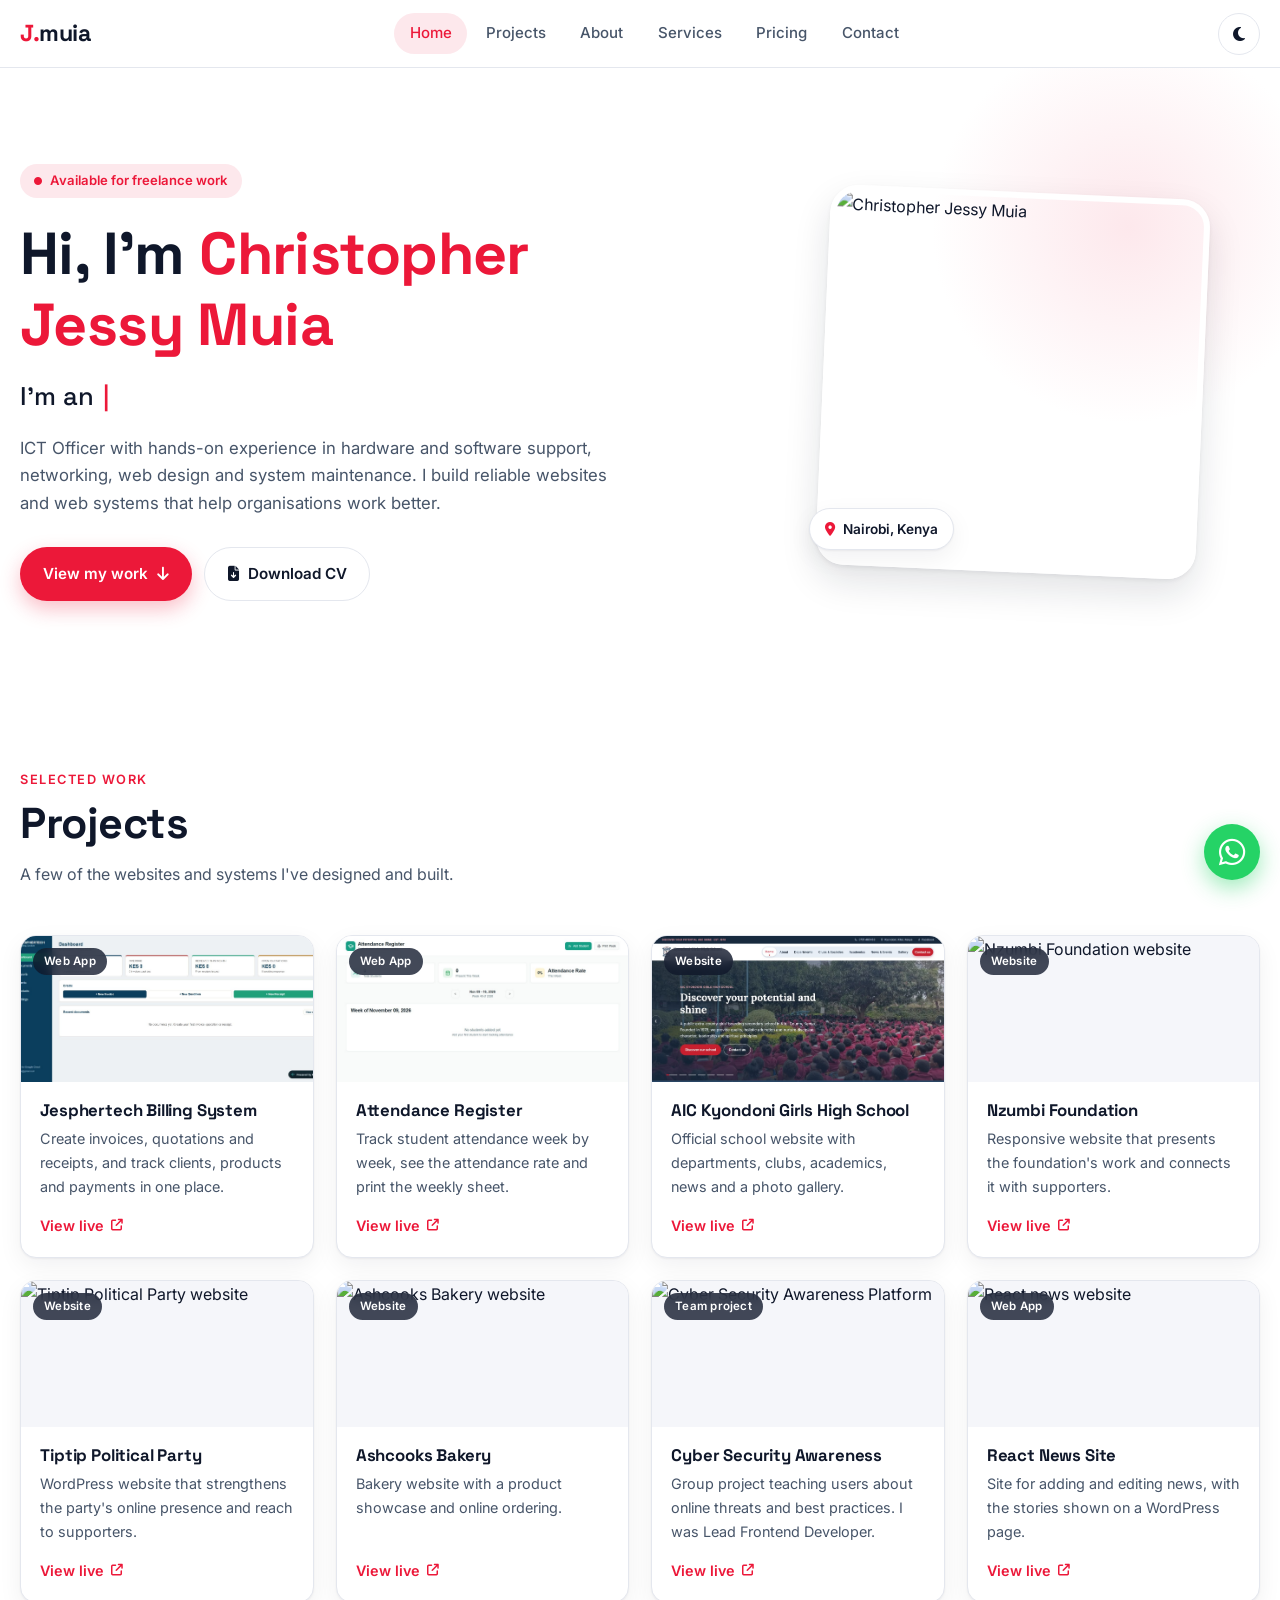
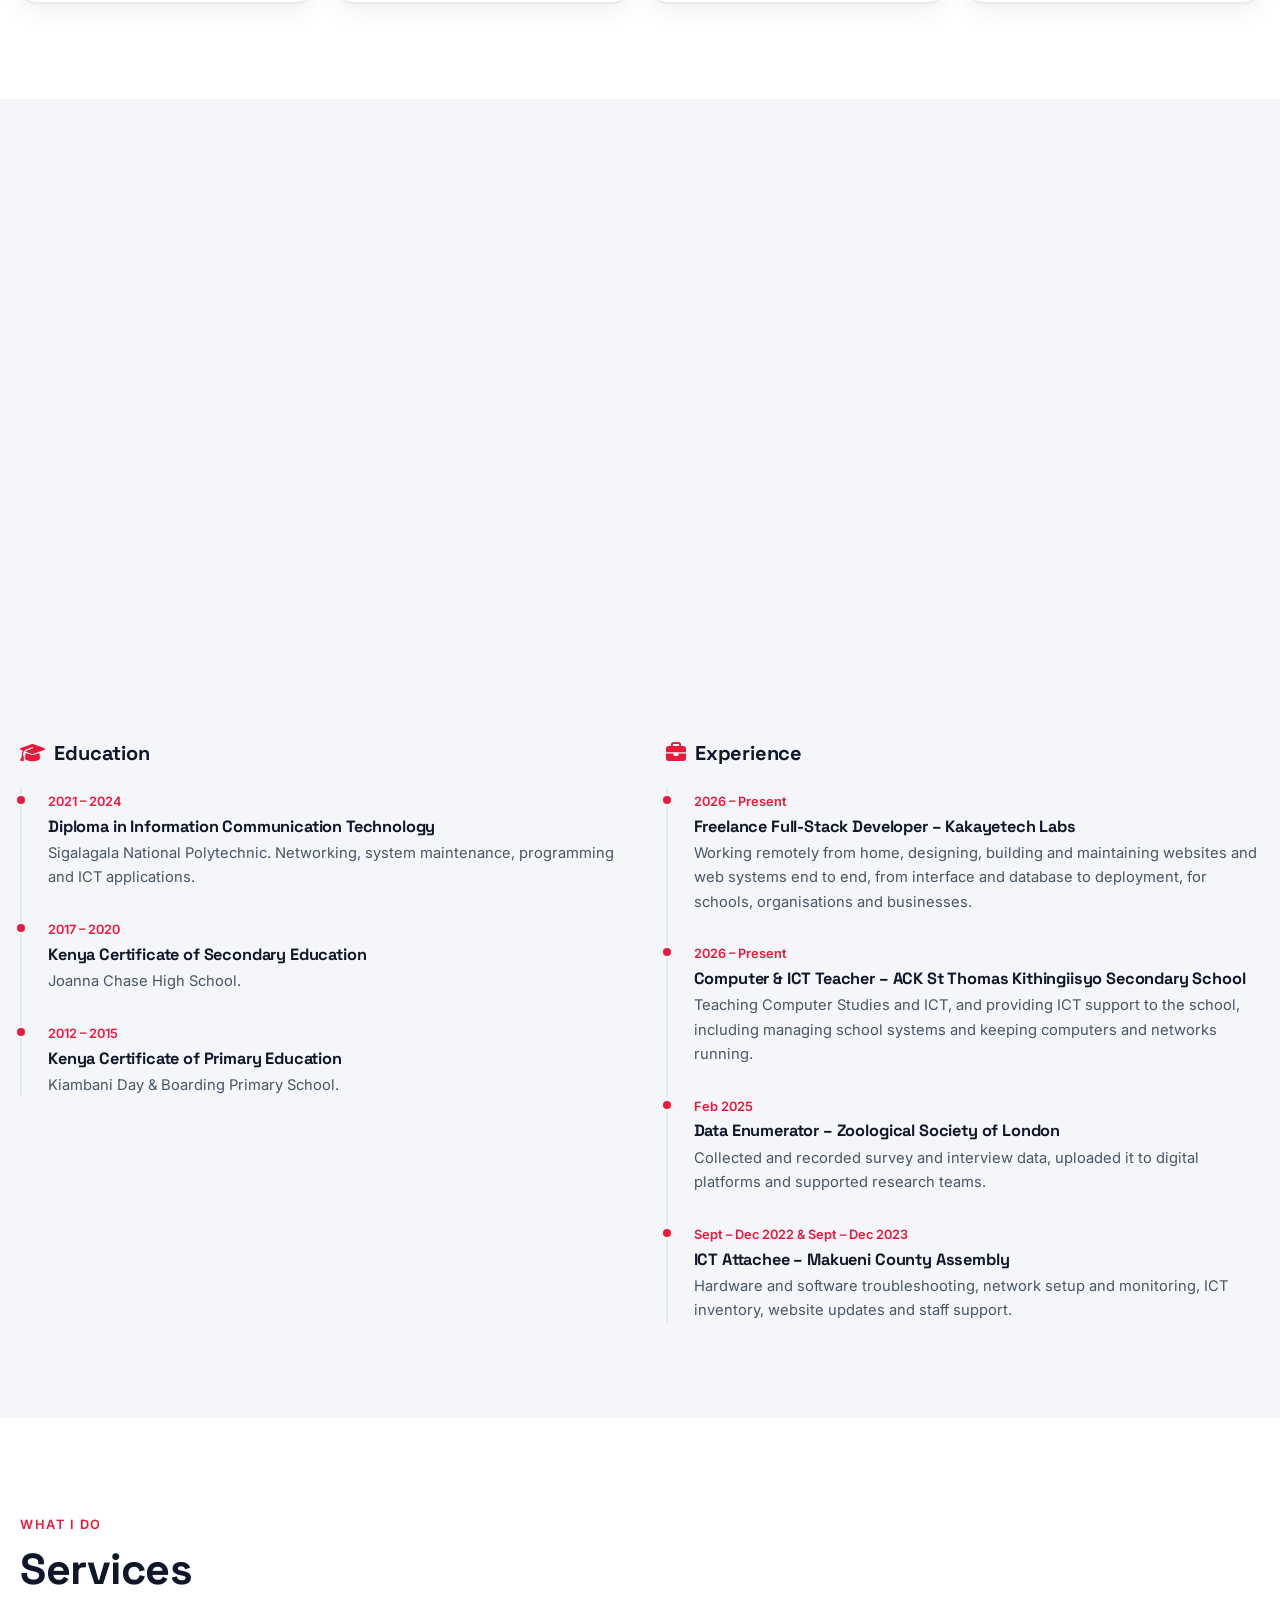
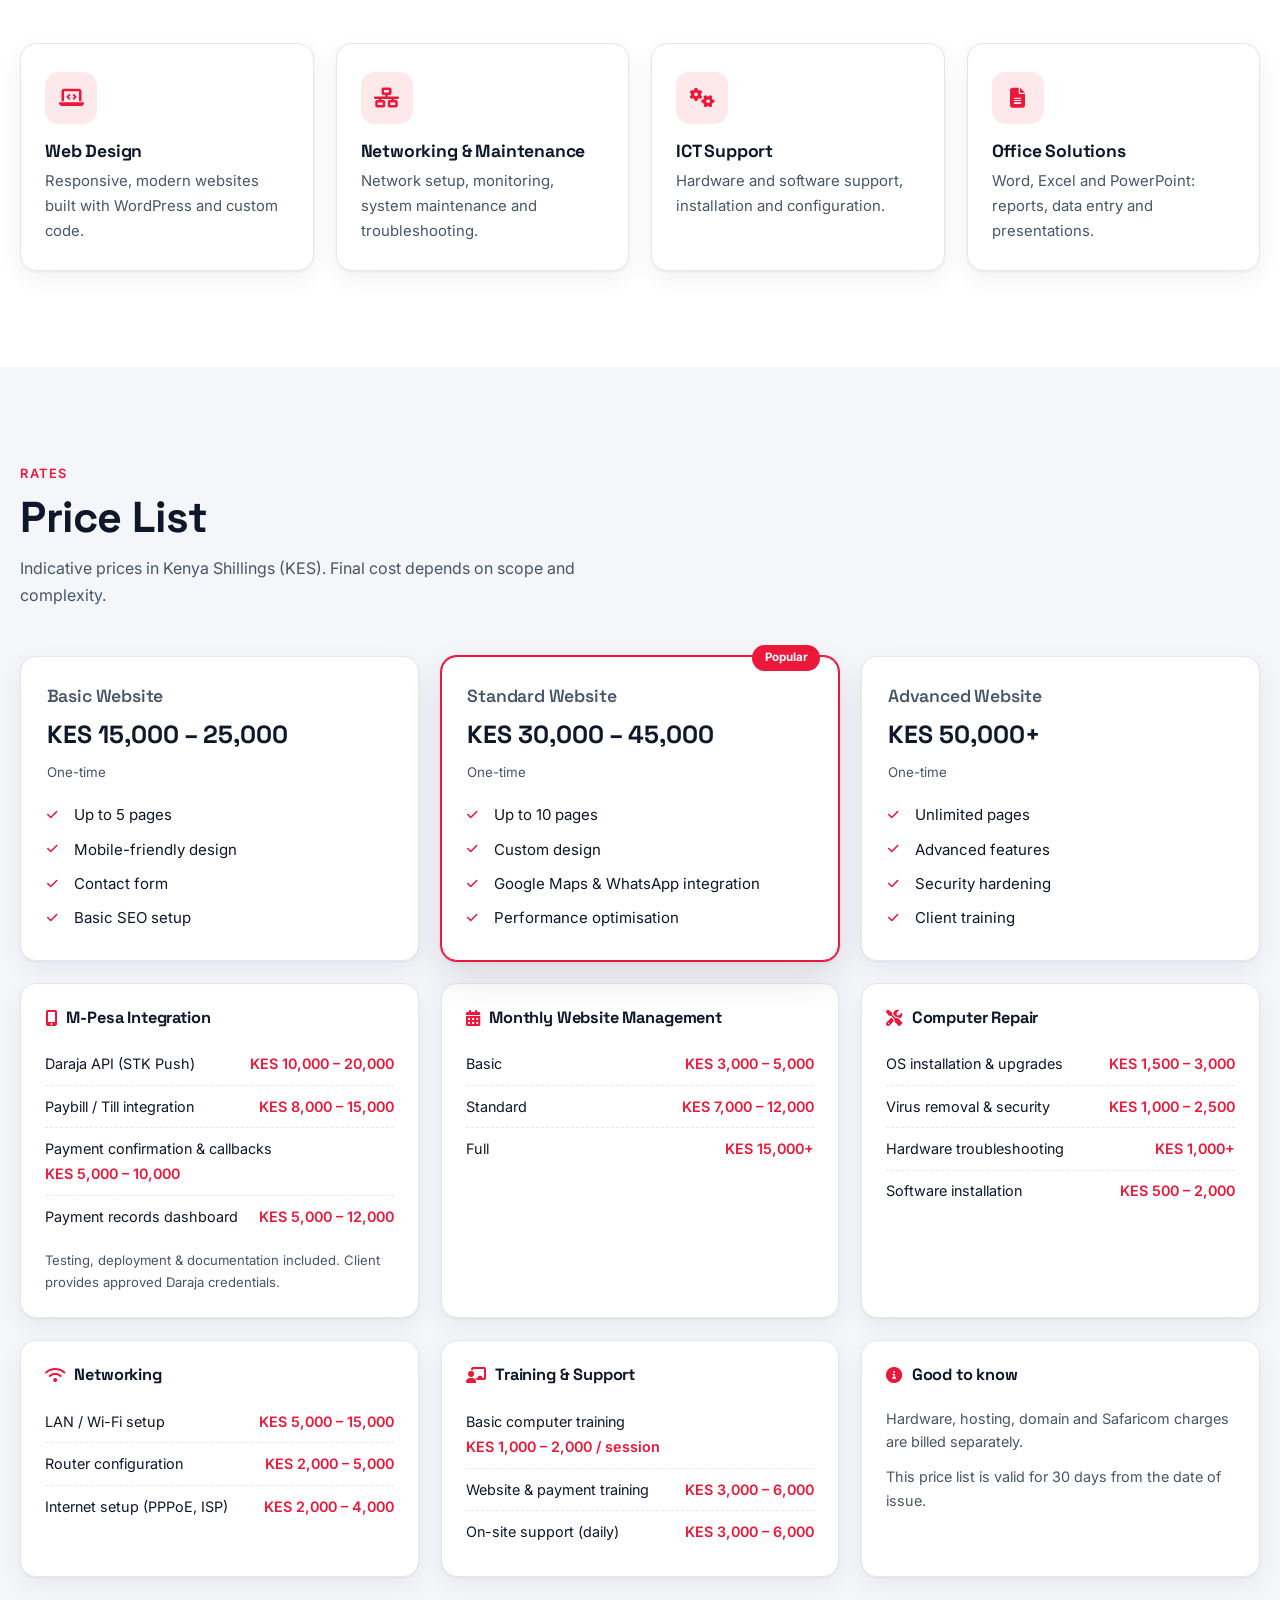
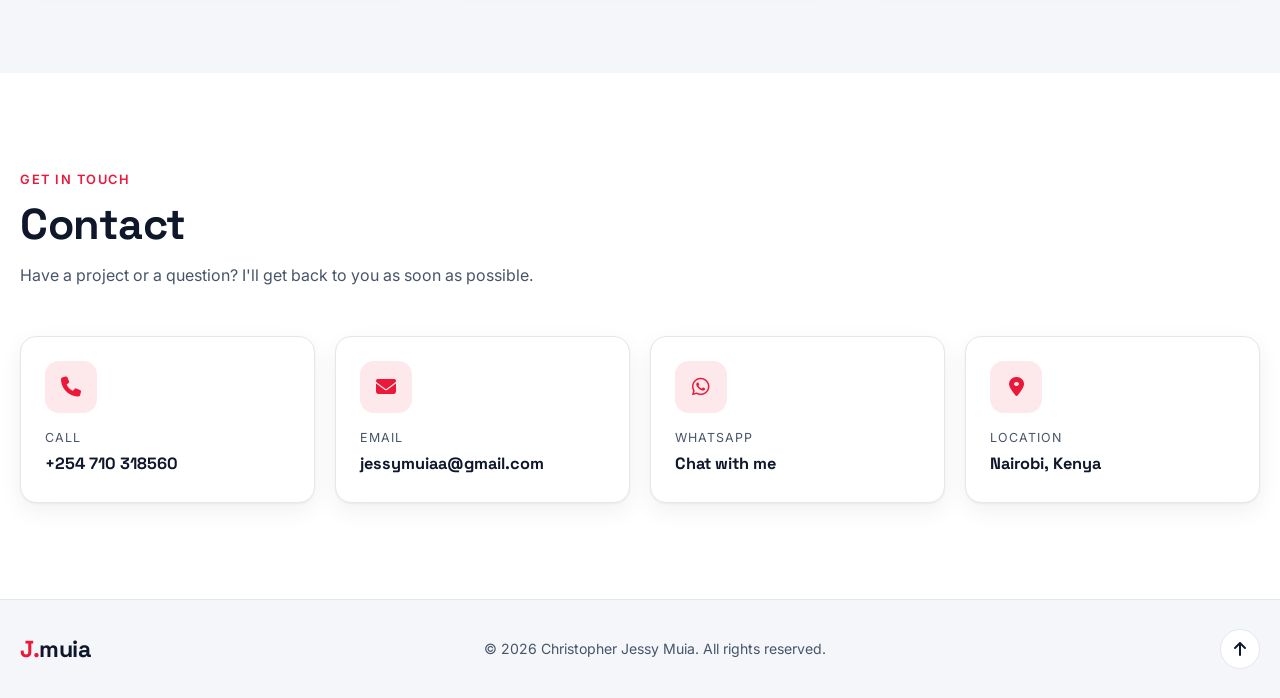
==== commit 3d588975: "updated" ====
--- a/index.html
+++ b/index.html
@@ -3,870 +3,480 @@
 
 <head>
   <meta charset="UTF-8" />
-  <meta name="viewport" content="width=device-width, initial-scale=1.0, maximum-scale=1.0, user-scalable=no" />
-  <title>Christopher Jessy Muia - Portfolio</title>
-
-  <!-- PWA Configuration -->
-  <link rel="manifest" href="manifest.json">
-  <meta name="theme-color" content="#ec1839">
-  <meta name="apple-mobile-web-app-capable" content="yes">
-  <meta name="apple-mobile-web-app-status-bar-style" content="black-translucent">
-  <meta name="apple-mobile-web-app-title" content="J.Muia Portfolio">
-  <meta name="mobile-web-app-capable" content="yes">
-  <meta name="description" content="Portfolio of Christopher Jessy Muia - ICT Officer">
-
-  <!-- Icons for PWA -->
-  <link rel="icon" type="image/png" sizes="192x192" href="https://i.imgur.com/l4RPuu5.png">
-  <link rel="icon" type="image/png" sizes="512x512" href="https://i.imgur.com/l4RPuu5.png">
-  <link rel="apple-touch-icon" sizes="192x192" href="https://i.imgur.com/l4RPuu5.png">
-  <link rel="apple-touch-icon" sizes="512x512" href="https://i.imgur.com/l4RPuu5.png">
-  <link rel="shortcut icon" href="https://i.imgur.com/l4RPuu5.png">
-
+  <meta name="viewport" content="width=device-width, initial-scale=1.0" />
+  <title>Christopher Jessy Muia – ICT Officer & Web Developer</title>
+  <meta name="description" content="Portfolio of Christopher Jessy Muia – ICT Officer, web developer and systems builder based in Nairobi, Kenya." />
+  <meta name="theme-color" content="#ec1839" />
+
+  <link rel="icon" type="image/png" href="https://i.imgur.com/l4RPuu5.png" />
+  <link rel="apple-touch-icon" href="https://i.imgur.com/l4RPuu5.png" />
+
+  <link rel="preconnect" href="https://fonts.googleapis.com" />
+  <link rel="preconnect" href="https://fonts.gstatic.com" crossorigin />
+  <link href="https://fonts.googleapis.com/css2?family=Inter:wght@400;500;600&family=Space+Grotesk:wght@500;600;700&display=swap" rel="stylesheet" />
   <link rel="stylesheet" href="https://cdnjs.cloudflare.com/ajax/libs/font-awesome/6.7.2/css/all.min.css" />
   <link rel="stylesheet" href="style.css" />
+
+  <script>
+    /* Apply saved theme before paint to avoid a flash */
+    try {
+      var t = localStorage.getItem('theme');
+      if (t === 'dark' || (!t && window.matchMedia('(prefers-color-scheme: dark)').matches)) {
+        document.documentElement.setAttribute('data-theme', 'dark');
+      }
+    } catch (e) {}
+  </script>
 </head>
 
 <body>
-  <!-- Modern Preloader -->
-  <div id="preloader">
-    <div class="preloader-content">
-      <div class="loader">
-        <div class="loader-ring"></div>
-      </div>
-      <div class="preloader-logo">
-        <span>J.</span>muia
-      </div>
-      <div class="loading-text">
-        Loading Portfolio
-        <div class="loading-dots">
-          <span></span>
-          <span></span>
-          <span></span>
-        </div>
+  <!-- ============ HEADER ============ -->
+  <header class="site-header" id="top">
+    <div class="wrap header-inner">
+      <a href="#home" class="brand" aria-label="Home"><span>J.</span>muia</a>
+
+      <nav class="nav" id="nav" aria-label="Main">
+        <a href="#home" class="active">Home</a>
+        <a href="#projects">Projects</a>
+        <a href="#about">About</a>
+        <a href="#services">Services</a>
+        <a href="#pricing">Pricing</a>
+        <a href="#contact">Contact</a>
+      </nav>
+
+      <div class="header-actions">
+        <button class="icon-btn" id="themeToggle" aria-label="Toggle dark mode" type="button">
+          <i class="fas fa-moon"></i>
+        </button>
+        <button class="icon-btn menu-btn" id="menuBtn" aria-label="Open menu" aria-expanded="false" type="button">
+          <i class="fas fa-bars"></i>
+        </button>
       </div>
     </div>
-  </div>
-
-  <!-- Online Status Indicator -->
-
-
-  <!-- Offline Warning -->
-  <div id="offlineWarning" class="offline-warning">
-    <div class="offline-content">
-      <i class="fas fa-wifi-slash"></i>
-      <h3>No Internet Connection</h3>
-      <p>This app requires an internet connection to work.</p>
-      <p>Please check your connection and try again.</p>
-      <button id="retryConnection" class="btn">
-        <i class="fas fa-sync-alt"></i> Retry Connection
-      </button>
+  </header>
+
+  <main>
+    <!-- ============ HERO ============ -->
+    <section class="hero" id="home">
+      <div class="wrap hero-grid">
+        <div class="hero-text reveal">
+          <span class="eyebrow"><i class="fas fa-circle"></i> Available for freelance work</span>
+          <h1>Hi, I'm <span class="accent">Christopher Jessy Muia</span></h1>
+          <p class="role">I'm an <span class="typing" id="typing">ICT Consultant</span><span class="caret">|</span></p>
+          <p class="lead">
+            ICT Officer with hands-on experience in hardware and software support, networking,
+            web design and system maintenance. I build reliable websites and web systems that
+            help organisations work better.
+          </p>
+          <div class="hero-cta">
+            <a href="#projects" class="btn btn-primary">View my work <i class="fas fa-arrow-down"></i></a>
+            <a href="https://www.dropbox.com/scl/fi/ajapd3d96zan9f1mxm0qq/CHRISTOPHER-JESSY-MUIA.pdf?rlkey=h5ku8kkhgsvc4s02t9b9kclz5&st=jhfxbi01&dl=0"
+              class="btn btn-ghost" target="_blank" rel="noopener"><i class="fas fa-file-arrow-down"></i> Download CV</a>
+          </div>
+        </div>
+
+        <div class="hero-photo reveal">
+          <div class="photo-frame">
+            <img src="https://www.dropbox.com/scl/fi/csfy1bjfrenvur62avayj/passport-muia.jpg?rlkey=9nubp350y4ofavhdvi5k8ll1r&st=d6hvuzxe&raw=1" alt="Christopher Jessy Muia" referrerpolicy="no-referrer" />
+          </div>
+          <div class="photo-chip"><i class="fas fa-location-dot"></i> Nairobi, Kenya</div>
+        </div>
+      </div>
+    </section>
+
+    <!-- ============ PROJECTS ============ -->
+    <section class="section" id="projects">
+      <div class="wrap">
+        <header class="section-head reveal">
+          <span class="kicker">Selected work</span>
+          <h2>Projects</h2>
+          <p>A few of the websites and systems I've designed and built.</p>
+        </header>
+
+        <div class="project-grid">
+
+          <!-- Billing system -->
+          <article class="card project reveal">
+            <a class="project-img" href="https://jesphertechgenerator.netlify.app/" target="_blank" rel="noopener" aria-label="Open Jesphertech Billing System">
+              <img src="images/billing.jpg" alt="Jesphertech Billing System dashboard" loading="lazy" />
+              <span class="tag">Web App</span>
+            </a>
+            <div class="project-body">
+              <h3>Jesphertech Billing System</h3>
+              <p>Create invoices, quotations and receipts, and track clients, products and payments in one place.</p>
+              <a class="link" href="https://jesphertechgenerator.netlify.app/" target="_blank" rel="noopener">View live <i class="fas fa-arrow-up-right-from-square"></i></a>
+            </div>
+          </article>
+
+          <!-- Attendance -->
+          <article class="card project reveal">
+            <a class="project-img" href="https://computerscience017.netlify.app/" target="_blank" rel="noopener" aria-label="Open Attendance Register">
+              <img src="images/attendance.jpg" alt="Attendance Register weekly view" loading="lazy" />
+              <span class="tag">Web App</span>
+            </a>
+            <div class="project-body">
+              <h3>Attendance Register</h3>
+              <p>Track student attendance week by week, see the attendance rate and print the weekly sheet.</p>
+              <a class="link" href="https://computerscience017.netlify.app/" target="_blank" rel="noopener">View live <i class="fas fa-arrow-up-right-from-square"></i></a>
+            </div>
+          </article>
+
+          <!-- Kyondoni -->
+          <article class="card project reveal">
+            <a class="project-img" href="https://kyondonigirlshighschool.sc.ke/" target="_blank" rel="noopener" aria-label="Open AIC Kyondoni Girls High School website">
+              <img src="images/kyondoni.jpg" alt="AIC Kyondoni Girls High School homepage" loading="lazy" />
+              <span class="tag">Website</span>
+            </a>
+            <div class="project-body">
+              <h3>AIC Kyondoni Girls High School</h3>
+              <p>Official school website with departments, clubs, academics, news and a photo gallery.</p>
+              <a class="link" href="https://kyondonigirlshighschool.sc.ke/" target="_blank" rel="noopener">View live <i class="fas fa-arrow-up-right-from-square"></i></a>
+            </div>
+          </article>
+
+          <!-- Nzumbi -->
+          <article class="card project reveal">
+            <a class="project-img" href="https://nzumbifoundation.org/" target="_blank" rel="noopener" aria-label="Open Nzumbi Foundation website">
+              <img src="https://i.imgur.com/RDEzfad.png" alt="Nzumbi Foundation website" loading="lazy" />
+              <span class="tag">Website</span>
+            </a>
+            <div class="project-body">
+              <h3>Nzumbi Foundation</h3>
+              <p>Responsive website that presents the foundation's work and connects it with supporters.</p>
+              <a class="link" href="https://nzumbifoundation.org/" target="_blank" rel="noopener">View live <i class="fas fa-arrow-up-right-from-square"></i></a>
+            </div>
+          </article>
+
+          <!-- Tiptip -->
+          <article class="card project reveal">
+            <a class="project-img" href="https://tiptipparty.co.ke/" target="_blank" rel="noopener" aria-label="Open Tiptip Party website">
+              <img src="https://i.imgur.com/vWLeRul.png" alt="Tiptip Political Party website" loading="lazy" />
+              <span class="tag">Website</span>
+            </a>
+            <div class="project-body">
+              <h3>Tiptip Political Party</h3>
+              <p>WordPress website that strengthens the party's online presence and reach to supporters.</p>
+              <a class="link" href="https://tiptipparty.co.ke/" target="_blank" rel="noopener">View live <i class="fas fa-arrow-up-right-from-square"></i></a>
+            </div>
+          </article>
+
+          <!-- Ashcooks -->
+          <article class="card project reveal">
+            <a class="project-img" href="https://ashley-1.onrender.com/" target="_blank" rel="noopener" aria-label="Open Ashcooks Bakery website">
+              <img src="https://i.imgur.com/ho3UItu.png" alt="Ashcooks Bakery website" loading="lazy" />
+              <span class="tag">Website</span>
+            </a>
+            <div class="project-body">
+              <h3>Ashcooks Bakery</h3>
+              <p>Bakery website with a product showcase and online ordering.</p>
+              <a class="link" href="https://ashley-1.onrender.com/" target="_blank" rel="noopener">View live <i class="fas fa-arrow-up-right-from-square"></i></a>
+            </div>
+          </article>
+
+          <!-- Cyber awareness -->
+          <article class="card project reveal">
+            <a class="project-img" href="https://campuziginte.netlify.app/" target="_blank" rel="noopener" aria-label="Open Cyber Security Awareness Platform">
+              <img src="https://i.imgur.com/P97IRiJ.png" alt="Cyber Security Awareness Platform" loading="lazy" />
+              <span class="tag">Team project</span>
+            </a>
+            <div class="project-body">
+              <h3>Cyber Security Awareness</h3>
+              <p>Group project teaching users about online threats and best practices. I was Lead Frontend Developer.</p>
+              <a class="link" href="https://campuziginte.netlify.app/" target="_blank" rel="noopener">View live <i class="fas fa-arrow-up-right-from-square"></i></a>
+            </div>
+          </article>
+
+          <!-- React -->
+          <article class="card project reveal">
+            <a class="project-img" href="https://reacct.netlify.app/" target="_blank" rel="noopener" aria-label="Open React news website">
+              <img src="https://i.imgur.com/wdYF8D7.png" alt="React news website" loading="lazy" />
+              <span class="tag">Web App</span>
+            </a>
+            <div class="project-body">
+              <h3>React News Site</h3>
+              <p>Site for adding and editing news, with the stories shown on a WordPress page.</p>
+              <a class="link" href="https://reacct.netlify.app/" target="_blank" rel="noopener">View live <i class="fas fa-arrow-up-right-from-square"></i></a>
+            </div>
+          </article>
+
+        </div>
+      </div>
+    </section>
+
+    <!-- ============ ABOUT ============ -->
+    <section class="section alt" id="about">
+      <div class="wrap">
+        <header class="section-head reveal">
+          <span class="kicker">Who I am</span>
+          <h2>About me</h2>
+        </header>
+
+        <div class="about-grid">
+          <div class="reveal">
+            <p class="about-text">
+              An aspiring ICT professional with strong technical skills, a passion for learning and
+              integrity. I solve hardware and software issues, design websites and graphics, and manage
+              ICT systems, with the aim of contributing effectively to dynamic organisations.
+            </p>
+
+            <ul class="facts">
+              <li><i class="fas fa-envelope"></i><span>Email</span><b>jessymuiaa@gmail.com</b></li>
+              <li><i class="fas fa-phone"></i><span>Phone</span><b>+254 710 318560</b></li>
+              <li><i class="fas fa-location-dot"></i><span>City</span><b>Nairobi, Kenya</b></li>
+              <li><i class="fas fa-briefcase"></i><span>Freelance</span><b>Available</b></li>
+            </ul>
+          </div>
+
+          <div class="card skills reveal">
+            <h3>Skills</h3>
+            <div class="skill"><div class="skill-top"><span>WordPress</span><b>100%</b></div><div class="bar"><i style="width:100%"></i></div></div>
+            <div class="skill"><div class="skill-top"><span>HTML</span><b>96%</b></div><div class="bar"><i style="width:96%"></i></div></div>
+            <div class="skill"><div class="skill-top"><span>CSS</span><b>76%</b></div><div class="bar"><i style="width:76%"></i></div></div>
+            <div class="skill"><div class="skill-top"><span>JavaScript</span><b>70%</b></div><div class="bar"><i style="width:70%"></i></div></div>
+            <div class="skill"><div class="skill-top"><span>PHP</span><b>66%</b></div><div class="bar"><i style="width:66%"></i></div></div>
+          </div>
+        </div>
+
+        <div class="timeline-grid">
+          <div class="reveal">
+            <h3 class="sub-title"><i class="fas fa-graduation-cap"></i> Education</h3>
+            <ol class="timeline">
+              <li>
+                <time>2021 – 2024</time>
+                <h4>Diploma in Information Communication Technology</h4>
+                <p>Sigalagala National Polytechnic. Networking, system maintenance, programming and ICT applications.</p>
+              </li>
+              <li>
+                <time>2017 – 2020</time>
+                <h4>Kenya Certificate of Secondary Education</h4>
+                <p>Joanna Chase High School.</p>
+              </li>
+              <li>
+                <time>2012 – 2015</time>
+                <h4>Kenya Certificate of Primary Education</h4>
+                <p>Kiambani Day &amp; Boarding Primary School.</p>
+              </li>
+            </ol>
+          </div>
+
+          <div class="reveal">
+            <h3 class="sub-title"><i class="fas fa-briefcase"></i> Experience</h3>
+            <ol class="timeline">
+              <li>
+                <time>2026 – Present</time>
+                <h4>Freelance Full-Stack Developer – Kakayetech Labs</h4>
+                <p>Working remotely from home, designing, building and maintaining websites and web systems end to end, from interface and database to deployment, for schools, organisations and businesses.</p>
+              </li>
+              <li>
+                <time>2026 – Present</time>
+                <h4>Computer &amp; ICT Teacher – ACK St Thomas Kithingiisyo Secondary School</h4>
+                <p>Teaching Computer Studies and ICT, and providing ICT support to the school, including managing school systems and keeping computers and networks running.</p>
+              </li>
+              <li>
+                <time>Feb 2025</time>
+                <h4>Data Enumerator – Zoological Society of London</h4>
+                <p>Collected and recorded survey and interview data, uploaded it to digital platforms and supported research teams.</p>
+              </li>
+              <li>
+                <time>Sept – Dec 2022 &amp; Sept – Dec 2023</time>
+                <h4>ICT Attachee – Makueni County Assembly</h4>
+                <p>Hardware and software troubleshooting, network setup and monitoring, ICT inventory, website updates and staff support.</p>
+              </li>
+            </ol>
+          </div>
+        </div>
+      </div>
+    </section>
+
+    <!-- ============ SERVICES ============ -->
+    <section class="section" id="services">
+      <div class="wrap">
+        <header class="section-head reveal">
+          <span class="kicker">What I do</span>
+          <h2>Services</h2>
+        </header>
+
+        <div class="service-grid">
+          <div class="card service reveal">
+            <div class="icon"><i class="fa fa-laptop-code"></i></div>
+            <h3>Web Design</h3>
+            <p>Responsive, modern websites built with WordPress and custom code.</p>
+          </div>
+          <div class="card service reveal">
+            <div class="icon"><i class="fa fa-network-wired"></i></div>
+            <h3>Networking &amp; Maintenance</h3>
+            <p>Network setup, monitoring, system maintenance and troubleshooting.</p>
+          </div>
+          <div class="card service reveal">
+            <div class="icon"><i class="fa fa-cogs"></i></div>
+            <h3>ICT Support</h3>
+            <p>Hardware and software support, installation and configuration.</p>
+          </div>
+          <div class="card service reveal">
+            <div class="icon"><i class="fa fa-file-alt"></i></div>
+            <h3>Office Solutions</h3>
+            <p>Word, Excel and PowerPoint: reports, data entry and presentations.</p>
+          </div>
+        </div>
+      </div>
+    </section>
+
+    <!-- ============ PRICING ============ -->
+    <section class="section alt" id="pricing">
+      <div class="wrap">
+        <header class="section-head reveal">
+          <span class="kicker">Rates</span>
+          <h2>Price List</h2>
+          <p>Indicative prices in Kenya Shillings (KES). Final cost depends on scope and complexity.</p>
+        </header>
+
+        <div class="package-grid">
+          <div class="card package reveal">
+            <h3>Basic Website</h3>
+            <div class="price">KES 15,000 – 25,000</div>
+            <small>One-time</small>
+            <ul>
+              <li>Up to 5 pages</li>
+              <li>Mobile-friendly design</li>
+              <li>Contact form</li>
+              <li>Basic SEO setup</li>
+            </ul>
+          </div>
+          <div class="card package featured reveal">
+            <span class="badge">Popular</span>
+            <h3>Standard Website</h3>
+            <div class="price">KES 30,000 – 45,000</div>
+            <small>One-time</small>
+            <ul>
+              <li>Up to 10 pages</li>
+              <li>Custom design</li>
+              <li>Google Maps &amp; WhatsApp integration</li>
+              <li>Performance optimisation</li>
+            </ul>
+          </div>
+          <div class="card package reveal">
+            <h3>Advanced Website</h3>
+            <div class="price">KES 50,000+</div>
+            <small>One-time</small>
+            <ul>
+              <li>Unlimited pages</li>
+              <li>Advanced features</li>
+              <li>Security hardening</li>
+              <li>Client training</li>
+            </ul>
+          </div>
+        </div>
+
+        <div class="rates-grid">
+          <div class="card rate reveal">
+            <h4><i class="fas fa-mobile-alt"></i> M-Pesa Integration</h4>
+            <ul>
+              <li>Daraja API (STK Push)<b>KES 10,000 – 20,000</b></li>
+              <li>Paybill / Till integration<b>KES 8,000 – 15,000</b></li>
+              <li>Payment confirmation &amp; callbacks<b>KES 5,000 – 10,000</b></li>
+              <li>Payment records dashboard<b>KES 5,000 – 12,000</b></li>
+            </ul>
+            <p class="note">Testing, deployment &amp; documentation included. Client provides approved Daraja credentials.</p>
+          </div>
+
+          <div class="card rate reveal">
+            <h4><i class="fas fa-calendar-alt"></i> Monthly Website Management</h4>
+            <ul>
+              <li>Basic<b>KES 3,000 – 5,000</b></li>
+              <li>Standard<b>KES 7,000 – 12,000</b></li>
+              <li>Full<b>KES 15,000+</b></li>
+            </ul>
+          </div>
+
+          <div class="card rate reveal">
+            <h4><i class="fas fa-tools"></i> Computer Repair</h4>
+            <ul>
+              <li>OS installation &amp; upgrades<b>KES 1,500 – 3,000</b></li>
+              <li>Virus removal &amp; security<b>KES 1,000 – 2,500</b></li>
+              <li>Hardware troubleshooting<b>KES 1,000+</b></li>
+              <li>Software installation<b>KES 500 – 2,000</b></li>
+            </ul>
+          </div>
+
+          <div class="card rate reveal">
+            <h4><i class="fas fa-wifi"></i> Networking</h4>
+            <ul>
+              <li>LAN / Wi-Fi setup<b>KES 5,000 – 15,000</b></li>
+              <li>Router configuration<b>KES 2,000 – 5,000</b></li>
+              <li>Internet setup (PPPoE, ISP)<b>KES 2,000 – 4,000</b></li>
+            </ul>
+          </div>
+
+          <div class="card rate reveal">
+            <h4><i class="fas fa-chalkboard-teacher"></i> Training &amp; Support</h4>
+            <ul>
+              <li>Basic computer training<b>KES 1,000 – 2,000 / session</b></li>
+              <li>Website &amp; payment training<b>KES 3,000 – 6,000</b></li>
+              <li>On-site support (daily)<b>KES 3,000 – 6,000</b></li>
+            </ul>
+          </div>
+
+          <div class="card rate notes reveal">
+            <h4><i class="fas fa-circle-info"></i> Good to know</h4>
+            <ul class="plain">
+              <li>Hardware, hosting, domain and Safaricom charges are billed separately.</li>
+              <li>This price list is valid for 30 days from the date of issue.</li>
+            </ul>
+          </div>
+        </div>
+      </div>
+    </section>
+
+    <!-- ============ CONTACT ============ -->
+    <section class="section" id="contact">
+      <div class="wrap">
+        <header class="section-head reveal">
+          <span class="kicker">Get in touch</span>
+          <h2>Contact</h2>
+          <p>Have a project or a question? I'll get back to you as soon as possible.</p>
+        </header>
+
+        <div class="contact-grid">
+          <a class="card contact-card reveal" href="tel:+254710318560">
+            <div class="icon"><i class="fa fa-phone"></i></div>
+            <span>Call</span>
+            <b>+254 710 318560</b>
+          </a>
+          <a class="card contact-card reveal" href="mailto:jessymuiaa@gmail.com">
+            <div class="icon"><i class="fa fa-envelope"></i></div>
+            <span>Email</span>
+            <b>jessymuiaa@gmail.com</b>
+          </a>
+          <a class="card contact-card reveal"
+            href="https://wa.me/254710318560?text=Hello%20Christopher!%20I%20came%20across%20your%20portfolio%20and%20would%20like%20to%20connect."
+            target="_blank" rel="noopener">
+            <div class="icon"><i class="fab fa-whatsapp"></i></div>
+            <span>WhatsApp</span>
+            <b>Chat with me</b>
+          </a>
+          <div class="card contact-card reveal">
+            <div class="icon"><i class="fa fa-location-dot"></i></div>
+            <span>Location</span>
+            <b>Nairobi, Kenya</b>
+          </div>
+        </div>
+      </div>
+    </section>
+  </main>
+
+  <footer class="site-footer">
+    <div class="wrap footer-inner">
+      <a href="#home" class="brand"><span>J.</span>muia</a>
+      <p>&copy; <span id="year">2026</span> Christopher Jessy Muia. All rights reserved.</p>
+      <a href="#top" class="to-top" aria-label="Back to top"><i class="fas fa-arrow-up"></i></a>
     </div>
-  </div>
-
-  <!-- Install App Modal -->
-  <!-- Add this right before closing </body> tag -->
-  <!-- Floating Install Button -->
-  <div id="floatingInstallBtn" class="floating-install-btn">
-    <div class="install-icon">
-      <i class="fas fa-download"></i>
-    </div>
-    <div class="install-text">
-      Install App
-    </div>
-    <div class="install-badge" id="installBadge">FREE</div>
-  </div>
-  <!-- Update the Install App Modal section in index.html -->
-  <div id="installModal" class="install-modal">
-    <div class="install-modal-content">
-      <button class="close-modal">&times;</button>
-      <h2><i class="fas fa-mobile-alt"></i> Install Portfolio App</h2>
-
-      <div class="install-options">
-        <!-- Unified Installation Guide -->
-        <div class="install-option active" id="mainGuide">
-          <div class="option-icon">
-            <i class="fas fa-download"></i>
-          </div>
-          <h3>Install on Your Device</h3>
-          <p>Follow these simple steps to install this web app on your device for quick access:</p>
-
-          <div class="device-selector">
-            <button class="device-btn active" data-device="android">
-              <i class="fab fa-android"></i> Android
-            </button>
-            <button class="device-btn" data-device="ios">
-              <i class="fab fa-apple"></i> iPhone/iPad
-            </button>
-            <button class="device-btn" data-device="desktop">
-              <i class="fas fa-desktop"></i> Desktop
-            </button>
-          </div>
-
-          <!-- Android Instructions (Default) -->
-          <div class="device-instructions active" id="androidInstructions">
-            <div class="steps">
-              <div class="step">
-                <span>1</span>
-                <p>Open in <strong>Chrome</strong> or <strong>Edge</strong> browser</p>
-              </div>
-              <div class="step">
-                <span>2</span>
-                <p>Tap the <strong>menu button (⋮)</strong> in top right</p>
-              </div>
-              <div class="step">
-                <span>3</span>
-                <p>Select <strong>"Add to Home screen"</strong></p>
-              </div>
-              <div class="step">
-                <span>4</span>
-                <p>Tap <strong>"Add"</strong> to install</p>
-              </div>
-            </div>
-          </div>
-
-          <!-- iOS Instructions -->
-          <div class="device-instructions" id="iosInstructions">
-            <div class="steps">
-              <div class="step">
-                <span>1</span>
-                <p>Open in <strong>Safari</strong> browser</p>
-              </div>
-              <div class="step">
-                <span>2</span>
-                <p>Tap the <strong>Share button</strong> <i class="fas fa-share-square"></i></p>
-              </div>
-              <div class="step">
-                <span>3</span>
-                <p>Scroll and select <strong>"Add to Home Screen"</strong></p>
-              </div>
-              <div class="step">
-                <span>4</span>
-                <p>Tap <strong>"Add"</strong> in top right</p>
-              </div>
-            </div>
-          </div>
-
-          <!-- Desktop Instructions -->
-          <div class="device-instructions" id="desktopInstructions">
-            <div class="steps">
-              <div class="step">
-                <span>1</span>
-                <p>Open in <strong>Chrome</strong>, <strong>Edge</strong>, or <strong>Opera</strong></p>
-              </div>
-              <div class="step">
-                <span>2</span>
-                <p>Look for the <strong>install icon</strong> in address bar</p>
-                <div class="install-icon-demo">
-                  <img src="https://i.imgur.com/4jXJvFQ.png" alt="Install icon in browser"
-                    style="max-width: 200px; border-radius: 5px; margin-top: 10px;">
-                </div>
-              </div>
-              <div class="step">
-                <span>3</span>
-                <p>Click <strong>"Install"</strong> when prompted</p>
-              </div>
-            </div>
-          </div>
-
-          <div class="install-actions">
-            <button id="installNowBtn" class="btn install-option-btn">
-              <i class="fas fa-download"></i> Install Now
-            </button>
-            <button id="remindLaterBtn" class="btn secondary-btn">
-              <i class="far fa-clock"></i> Remind Me Later
-            </button>
-          </div>
-        </div>
-      </div>
-
-      <div class="install-benefits">
-        <h4><i class="fas fa-star"></i> App Benefits:</h4>
-        <ul>
-          <li><i class="fas fa-check-circle"></i> Quick access from home screen</li>
-          <li><i class="fas fa-check-circle"></i> Works like a native app</li>
-          <li><i class="fas fa-check-circle"></i> No app store required</li>
-          <li><i class="fas fa-check-circle"></i> Always up to date</li>
-          <li><i class="fas fa-check-circle"></i> Works offline</li>
-        </ul>
-      </div>
-    </div>
-  </div>
-
-  <div class="main-container">
-    <div class="aside">
-      <div class="logo">
-        <a href="#home"><span>J.</span>muia </a>
-      </div>
-
-      <div class="nav-toggler">
-        <span></span>
-      </div>
-
-      <ul class="nav">
-        <li>
-          <a href="#home" class="active"><i class="fa fa-home"></i>Home</a>
-        </li>
-        <li>
-          <a href="#about"><i class="fa fa-user"></i>About</a>
-        </li>
-        <li>
-          <a href="#services"><i class="fa fa-list"></i>Services</a>
-        </li>
-        <li>
-          <a href="#pricelist"><i class="fa fa-tags"></i>Price List</a>
-        </li>
-        <li>
-          <a href="#portfolio"><i class="fa fa-briefcase"></i>Portfolio</a>
-        </li>
-        <li>
-          <a href="#contact"><i class="fa fa-comments"></i>Contact</a>
-        </li>
-
-      </ul>
-
-
-    </div>
-
-    <div class="main-content">
-      <section class="home section active" id="home">
-        <div class="container">
-          <div class="row">
-            <div class="home-info padd-15">
-              <h3 class="hello">
-                Hello, my name is <span class="name">Christopher Jessy Muia</span>
-              </h3>
-              <h3 class="profession">
-                I'm a <span class="typing">ICT Officer</span>
-              </h3>
-              <p>
-                I'm an ICT Officer with hands-on experience in hardware and software support,
-                networking, web design, and system maintenance. I have worked in both
-                government and organizational settings, assisting in troubleshooting, ICT
-                inventory management, website updates, and providing technical support to users.
-                My focus is on delivering efficient ICT solutions that enhance productivity and
-                reliability.
-              </p>
-              <a href="https://www.dropbox.com/scl/fi/4jvc5btoyylnjbtum48hy/JESSY-CV_2.pdf?rlkey=wsl4pjo6zbabzrjxxlcksfs92&st=d54tfqcm&dl=0"
-                class="btn" target="_blank">Download CV</a>
-            </div>
-
-            <div class="home-img padd-15">
-              <img src="https://i.imgur.com/AQ4p8aj.jpeg" alt="hero image" />
-            </div>
-          </div>
-        </div>
-      </section>
-      <section class="about section" id="about">
-        <div class="container">
-          <div class="row">
-            <div class="section-title padd-15">
-              <h2>About me</h2>
-            </div>
-          </div>
-
-          <div class="row">
-            <div class="about-content padd-15">
-              <div class="row">
-                <div class="about-text padd-15">
-                  <h3>I'm christopher Jessy Muia and <span>ICT Officer</span></h3>
-                  <p>
-                    An aspiring Information Communication Technology professional with strong
-                    technical skills, passion for learning, and integrity. I specialize in solving
-                    hardware and software issues, web design, graphic design, and ICT systems
-                    management. I aim to contribute effectively in dynamic organizations while
-                    continuously honing my skills through hands-on experience and innovation.
-                  </p>
-                </div>
-              </div>
-
-              <div class="row">
-                <div class="personal-info padd-15">
-                  <div class="row">
-                    <div class="info-item padd-15">
-                      <p>Birthday: <span>09 June 2001</span></p>
-                    </div>
-                    <div class="info-item padd-15">
-                      <p>Age: <span>24</span></p>
-                    </div>
-                    <div class="info-item padd-15">
-                      <p>Email: <span>jessymuiaa@gmail.com</span></p>
-                    </div>
-                    <div class="info-item padd-15">
-                      <p>Phone: <span>+254 710 318560</span></p>
-                    </div>
-                    <div class="info-item padd-15">
-                      <p>City: <span>Nairobi,Kenya</span></p>
-                    </div>
-                    <div class="info-item padd-15">
-                      <p>Freelance: <span>Available</span></p>
-                    </div>
-                  </div>
-
-                  <div class="row">
-                    <div class="buttons padd-15">
-                      <a href="#contact" class="btn hire-me" data-section-index="1">Hire me!</a>
-                    </div>
-                  </div>
-                </div>
-                <div class="skills padd-15">
-                  <div class="row">
-                    <div class="skill-item padd-15">
-                      <h5>CSS</h5>
-                      <div class="progress">
-                        <div class="progress-in" style="width: 76%"></div>
-                        <div class="skill-percent">76%</div>
-                      </div>
-                    </div>
-                    <div class="skill-item padd-15">
-                      <h5>JS</h5>
-                      <div class="progress">
-                        <div class="progress-in" style="width: 70%"></div>
-                        <div class="skill-percent">70%</div>
-                      </div>
-                    </div>
-                    <div class="skill-item padd-15">
-                      <h5>PHP</h5>
-                      <div class="progress">
-                        <div class="progress-in" style="width: 66%"></div>
-                        <div class="skill-percent">66%</div>
-                      </div>
-                    </div>
-                    <div class="skill-item padd-15">
-                      <h5>HTML</h5>
-                      <div class="progress">
-                        <div class="progress-in" style="width: 96%"></div>
-                        <div class="skill-percent">96%</div>
-                      </div>
-                    </div>
-                    <div class="skill-item padd-15">
-                      <h5>Wordpress</h5>
-                      <div class="progress">
-                        <div class="progress-in" style="width: 100%"></div>
-                        <div class="skill-percent">100%</div>
-                      </div>
-                    </div>
-                  </div>
-                </div>
-              </div>
-
-              <div class="row">
-                <div class="education padd-15">
-                  <h3 class="title">Education</h3>
-                  <div class="row">
-                    <div class="timeline-box padd-15">
-                      <div class="timeline shadow-dark">
-                        <div class="timeline-item">
-                          <div class="circle-dot"></div>
-                          <h3 class="timeline-date">
-                            <i class="fa fa-calendar"></i> 2021 - 2024
-                          </h3>
-                          <h4 class="timeline-title">
-                            Diploma in Information Communication Technology
-                          </h4>
-                          <p class="timeline-text">
-                            Sigalagala National Polytechnic (Main Campus).
-                            Studied ICT with focus on networking, system maintenance,
-                            programming, and ICT applications.
-                          </p>
-                        </div>
-                        <div class="timeline-item">
-                          <div class="circle-dot"></div>
-                          <h3 class="timeline-date">
-                            <i class="fa fa-calendar"></i> 2017 - 2020
-                          </h3>
-                          <h4 class="timeline-title">Kenya Certificate of Secondary Education (KCSE)</h4>
-                          <p class="timeline-text">
-                            Joanna Chase High School.
-                            Gained secondary education foundation with emphasis
-                            on sciences, technology, and communication skills.
-                          </p>
-                        </div>
-                        <div class="timeline-item">
-                          <div class="circle-dot"></div>
-                          <h3 class="timeline-date">
-                            <i class="fa fa-calendar"></i> 2012 - 2015
-                          </h3>
-                          <h4 class="timeline-title">Kenya Certificate of Primary Education (KCPE)</h4>
-                          <p class="timeline-text">
-                            Kiambani Day & Boarding Primary School.
-                            Completed primary education, building strong basics
-                            in numeracy, literacy, and problem-solving.
-                          </p>
-                        </div>
-                      </div>
-                    </div>
-                  </div>
-                </div>
-
-                <div class="experience padd-15">
-                  <h3 class="title">Experience</h3>
-                  <div class="row">
-                    <div class="timeline-box padd-15">
-                      <div class="timeline shadow-dark">
-                        <div class="timeline-item">
-                          <div class="circle-dot"></div>
-                          <h3 class="timeline-date">
-                            <i class="fa fa-calendar"></i> Feb 2025
-                          </h3>
-                          <h4 class="timeline-title">Data Enumerator (Zoological Society of London)</h4>
-                          <p class="timeline-text">
-                            Assisted in collecting and recording data through surveys and interviews,
-                            ensuring accuracy and confidentiality. Conducted structured interviews,
-                            uploaded data to digital platforms, and supported research teams by
-                            accurately capturing and reporting field information.
-                          </p>
-                        </div>
-                        <div class="timeline-item">
-                          <div class="circle-dot"></div>
-                          <h3 class="timeline-date">
-                            <i class="fa fa-calendar"></i> Sept 2022 - Dec 2022 | Sept 2023 - Dec 2023
-                          </h3>
-                          <h4 class="timeline-title">ICT Attachee (Makueni County Assembly)</h4>
-                          <p class="timeline-text">
-                            Assisted in troubleshooting hardware and software issues,
-                            setup, maintenance, and monitoring of networks, and ICT inventory
-                            management. Installed and configured computer systems and applications,
-                            updated websites and systems, and provided technical assistance to staff.
-                          </p>
-                        </div>
-                      </div>
-                    </div>
-                  </div>
-                </div>
-              </div>
-            </div>
-          </div>
-        </div>
-      </section>
-
-      <section class="service section" id="services">
-        <div class="container">
-          <div class="row">
-            <div class="section-title padd-15">
-              <h2>Services</h2>
-            </div>
-          </div>
-
-          <div class="services-grid">
-            <div class="service-item">
-              <div class="service-item-inner">
-                <div class="icon">
-                  <i class="fa fa-laptop-code"></i>
-                </div>
-                <h4>Web Design</h4>
-                <p>
-                  I design and develop professional websites using WordPress, ensuring
-                  responsive layouts, user-friendly navigation, and modern design trends.
-                </p>
-              </div>
-            </div>
-
-            <div class="service-item">
-              <div class="service-item-inner">
-                <div class="icon">
-                  <i class="fa fa-network-wired"></i>
-                </div>
-                <h4>Networking & System Maintenance</h4>
-                <p>
-                  I provide installation, setup, and monitoring of computer networks,
-                  system maintenance, and troubleshooting to ensure smooth ICT operations.
-                </p>
-              </div>
-            </div>
-
-            <div class="service-item">
-              <div class="service-item-inner">
-                <div class="icon">
-                  <i class="fa fa-cogs"></i>
-                </div>
-                <h4>ICT Support</h4>
-                <p>
-                  I offer hardware and software troubleshooting, installation and
-                  configuration of systems, and technical support for individuals and organizations.
-                </p>
-              </div>
-            </div>
-
-            <div class="service-item">
-              <div class="service-item-inner">
-                <div class="icon">
-                  <i class="fa fa-file-alt"></i>
-                </div>
-                <h4>Microsoft Office Solutions</h4>
-                <p>
-                  I am proficient in Microsoft Office (Word, Excel, PowerPoint),
-                  offering services in creating reports, data entry, presentations,
-                  and professional documentation.
-                </p>
-              </div>
-            </div>
-          </div>
-        </div>
-      </section>
-
-      <!-- NEW PRICE LIST SECTION -->
-      <section class="price-list section" id="pricelist">
-        <div class="container">
-          <div class="row">
-            <div class="section-title padd-15">
-              <h2>Price List</h2>
-            </div>
-          </div>
-
-          <div class="price-list-container shadow-dark">
-            <!-- Header -->
-            <div class="price-list-header">
-              <h3><i class="fas fa-file-invoice-dollar"></i> ICT SERVICES & PRICE LIST</h3>
-
-            </div>
-
-
-            <!-- Website Design -->
-            <div class="price-list-section">
-              <h4><i class="fas fa-globe"></i> WEBSITE DESIGN & DEVELOPMENT SERVICES</h4>
-
-              <div class="price-item">
-                <h5>1. BASIC WEBSITE PACKAGE</h5>
-                <p class="price">Price: <strong>KES 15,000 – 25,000</strong> (One-time)</p>
-                <p class="includes"><strong>Includes:</strong></p>
-                <ul>
-                  <li>Up to 5 pages</li>
-                  <li>Mobile-friendly design</li>
-                  <li>Contact form</li>
-                  <li>Basic SEO setup</li>
-                </ul>
-              </div>
-
-              <div class="price-item">
-                <h5>2. STANDARD WEBSITE PACKAGE</h5>
-                <p class="price">Price: <strong>KES 30,000 – 45,000</strong> (One-time)</p>
-                <p class="includes"><strong>Includes:</strong></p>
-                <ul>
-                  <li>Up to 10 pages</li>
-                  <li>Custom design</li>
-                  <li>Google Maps & WhatsApp integration</li>
-                  <li>Performance optimization</li>
-                </ul>
-              </div>
-
-              <div class="price-item">
-                <h5>3. ADVANCED WEBSITE PACKAGE</h5>
-                <p class="price">Price: <strong>KES 50,000+</strong> (One-time)</p>
-                <p class="includes"><strong>Includes:</strong></p>
-                <ul>
-                  <li>Unlimited pages</li>
-                  <li>Advanced features</li>
-                  <li>Security hardening</li>
-                  <li>Client training</li>
-                </ul>
-              </div>
-            </div>
-
-            <!-- M-Pesa Integration -->
-            <div class="price-list-section">
-              <h4><i class="fas fa-mobile-alt"></i> M-PESA PAYMENT INTEGRATION SERVICES</h4>
-
-              <div class="price-item">
-                <p>• M-Pesa Daraja API integration (STK Push): <strong>KES 10,000 – 20,000</strong></p>
-                <p>• Paybill / Till Number integration: <strong>KES 8,000 – 15,000</strong></p>
-                <p>• Online payment confirmation & callbacks: <strong>KES 5,000 – 10,000</strong></p>
-                <p>• Payment records dashboard setup: <strong>KES 5,000 – 12,000</strong></p>
-                <p>• Testing, deployment & documentation: <strong>Included</strong></p>
-              </div>
-
-              <div class="price-note">
-                <p><strong>Note:</strong> Client must provide approved Safaricom Daraja credentials.</p>
-              </div>
-            </div>
-
-            <!-- Monthly Management -->
-            <div class="price-list-section">
-              <h4><i class="fas fa-calendar-alt"></i> MONTHLY WEBSITE MANAGEMENT</h4>
-
-              <div class="price-item">
-                <p>• Basic Management: <strong>KES 3,000 – 5,000</strong></p>
-                <p>• Standard Management: <strong>KES 7,000 – 12,000</strong></p>
-                <p>• Full Management: <strong>KES 15,000+</strong></p>
-              </div>
-            </div>
-
-            <!-- Computer Repair -->
-            <div class="price-list-section">
-              <h4><i class="fas fa-tools"></i> COMPUTER REPAIR & MAINTENANCE</h4>
-
-              <div class="price-item">
-                <p>• OS installation & upgrades: <strong>KES 1,500 – 3,000</strong></p>
-                <p>• Virus removal & security setup: <strong>KES 1,000 – 2,500</strong></p>
-                <p>• Hardware troubleshooting: <strong>KES 1,000+</strong></p>
-                <p>• Software installation: <strong>KES 500 – 2,000</strong></p>
-              </div>
-            </div>
-
-            <!-- Networking -->
-            <div class="price-list-section">
-              <h4><i class="fas fa-wifi"></i> NETWORKING SERVICES</h4>
-
-              <div class="price-item">
-                <p>• LAN/Wi-Fi setup (small office/home): <strong>KES 5,000 – 15,000</strong></p>
-                <p>• Router configuration & troubleshooting: <strong>KES 2,000 – 5,000</strong></p>
-                <p>• Internet setup (PPPoE, ISP configs): <strong>KES 2,000 – 4,000</strong></p>
-              </div>
-            </div>
-
-
-            <!-- Training -->
-            <div class="price-list-section">
-              <h4><i class="fas fa-chalkboard-teacher"></i> TRAINING & ICT SUPPORT</h4>
-
-              <div class="price-item">
-                <p>• Basic computer training: <strong>KES 1,000 – 2,000 per session</strong></p>
-                <p>• Website & payment system training: <strong>KES 3,000 – 6,000</strong></p>
-                <p>• On-site ICT support (daily rate): <strong>KES 3,000 – 6,000</strong></p>
-              </div>
-            </div>
-
-            <!-- Important Notes -->
-            <div class="price-list-section important-notes">
-              <h4><i class="fas fa-exclamation-triangle"></i> IMPORTANT NOTES</h4>
-              <ul>
-                <li>Prices may vary depending on scope and complexity.</li>
-                <li>Hardware, hosting, domain, and Safaricom charges are billed separately.</li>
-                <li>All prices are in Kenya Shillings (KES).</li>
-              </ul>
-            </div>
-
-            <!-- Validity -->
-            <div class="price-list-section">
-              <h4><i class="fas fa-calendar-check"></i> VALIDITY</h4>
-              <p>This price list/quotation is valid for 30 days from the date of issue.</p>
-            </div>
-
-          </div>
-        </div>
-      </section>
-
-
-      <section class="portfolio section" id="portfolio">
-        <div class="container">
-          <div class="row">
-            <div class="section-title padd-15">
-              <h2>Portfolio</h2>
-            </div>
-          </div>
-
-          <div class="row">
-            <div class="portfolio-heading padd-15">
-              <h2>My Projects</h2>
-            </div>
-          </div>
-
-          <div class="portfolio-grid">
-            <!-- Project 1 - Tiptip Political Party Website -->
-            <div class="portfolio-item">
-              <div class="portfolio-item-inner shadow-dark">
-                <div class="portfolio-img">
-                  <img src="https://i.imgur.com/vWLeRul.png" alt="Tiptip Political Party Website" />
-                </div>
-                <div class="portfolio-info">
-                  <h3>Tiptip Political Party Website</h3>
-                  <p>Custom WordPress website with responsive design and modern UI/UX. Built for Tiptip political party
-                    to enhance their online presence and engage with supporters.</p>
-                  <div class="portfolio-tech">
-                    <span>WordPress</span>
-                    <span>HTML/CSS</span>
-                    <span>PHP</span>
-                    <span>Responsive Design</span>
-                  </div>
-                  <a href="https://tiptipparty.co.ke/" class="btn portfolio-btn" target="_blank">View Project</a>
-                </div>
-              </div>
-            </div>
-
-            <!-- Project 2 - Ashcooks Bakery Website -->
-            <div class="portfolio-item">
-              <div class="portfolio-item-inner shadow-dark">
-                <div class="portfolio-img">
-                  <img src="https://i.imgur.com/ho3UItu.png" alt="Ashcooks Bakery Website" />
-                </div>
-                <div class="portfolio-info">
-                  <h3>Ashcooks Bakery Website</h3>
-                  <p>Beautiful and functional website for Ashcooks Bakery featuring product showcase, online ordering
-                    system, and customer engagement features.</p>
-                  <div class="portfolio-tech">
-                    <span>HTML/CSS</span>
-                    <span>JavaScript</span>
-                  </div>
-                  <a href="https://ashley-1.onrender.com/" class="btn portfolio-btn" target="_blank">View Project</a>
-                </div>
-              </div>
-            </div>
-
-            <!-- Project 3 - Password Analyzer -->
-            <div class="portfolio-item">
-              <div class="portfolio-item-inner shadow-dark">
-                <div class="portfolio-img">
-                  <img src="https://i.imgur.com/c0nG29L.png" alt="Password Analyzer" />
-                </div>
-                <div class="portfolio-info">
-                  <h3>Password Strength Analyzer</h3>
-                  <p>Interactive web application that analyzes password strength and provides security recommendations
-                    to users.</p>
-                  <div class="portfolio-tech">
-                    <span>JavaScript</span>
-                    <span>HTML/CSS</span>
-                    <span>Security</span>
-                  </div>
-                  <a href="https://cyberpass.netlify.app/" class="btn portfolio-btn" target="_blank">View Project</a>
-                </div>
-              </div>
-            </div>
-
-            <!-- Project 4 - Cyber Security Awareness Website -->
-            <div class="portfolio-item">
-              <div class="portfolio-item-inner shadow-dark">
-                <div class="portfolio-img">
-                  <img src="https://i.imgur.com/P97IRiJ.png" alt="Cyber Security Awareness Website" />
-                </div>
-                <div class="portfolio-info">
-                  <h3>Cyber Security Awareness Platform</h3>
-                  <p>Group project focused on educating users about cyber security threats and best practices. Served as
-                    Lead Frontend Developer.</p>
-                  <div class="portfolio-tech">
-                    <span>HTML/CSS</span>
-                    <span>JavaScript</span>
-                    <span>Team Project</span>
-                    <span>Frontend Lead</span>
-                  </div>
-                  <a href="https://campuz-shield.netlify.app/" class="btn portfolio-btn" target="_blank">View
-                    Project</a>
-                </div>
-              </div>
-            </div>
-
-            <!-- Project 5 - Jespher Tech Company Website -->
-            <div class="portfolio-item">
-              <div class="portfolio-item-inner shadow-dark">
-                <div class="portfolio-img">
-                  <img src="https://i.imgur.com/6qKYGLe.png" alt="Jespher Tech Company Website" />
-                </div>
-                <div class="portfolio-info">
-                  <h3>Jespher Tech Company Website</h3>
-                  <p>Developing a modern tech company website with service showcase, portfolio section, and client
-                    engagement features (Work in Progress).</p>
-                  <div class="portfolio-tech">
-                    <span>HTML/CSS</span>
-                    <span>JavaScript</span>
-                    <span>Modern Design</span>
-                  </div>
-                  <a href="https://jesphertech1.onrender.com/" class="btn portfolio-btn" target="_blank">View
-                    Project</a>
-                </div>
-              </div>
-            </div>
-            <!-- Project 6 - Nzumbi foundation -->
-            <div class="portfolio-item">
-              <div class="portfolio-item-inner shadow-dark">
-                <div class="portfolio-img">
-                  <img src="https://i.imgur.com/RDEzfad.png" alt="Nzumbi Foundation Website" />
-                </div>
-                <div class="portfolio-info">
-                  <h3>Nzumbi Foundation Website</h3>
-                  <p>Custom website with responsive design and modern UI/UX. Built for Nzumbi Foundation
-                    to enhance their online presence and engage with supporters.</p>
-                  <div class="portfolio-tech">
-                    <span>Javascript</span>
-                    <span>HTML/CSS</span>
-                    <span>PHP</span>
-                    <span>Responsive Design</span>
-                  </div>
-                  <a href="https://nzumbifoundation.org/" class="btn portfolio-btn" target="_blank">View Project</a>
-                </div>
-              </div>
-            </div>
-            <!-- Project 6 - React Website -->
-            <div class="portfolio-item">
-              <div class="portfolio-item-inner shadow-dark">
-                <div class="portfolio-img">
-                  <img src="https://i.imgur.com/wdYF8D7.png" alt="React Website" />
-                </div>
-                <div class="portfolio-info">
-                  <h3>React Website</h3>
-                  <p>Developing a modern website which can be used to update, edit news and also show news in a
-                    wordpress page</p>
-                  <div class="portfolio-tech">
-                    <span>React</span>
-                  </div>
-                  <a href="https://reacct.netlify.app/" class="btn portfolio-btn" target="_blank">View
-                    Project</a>
-                </div>
-              </div>
-            </div>
-          </div>
-        </div>
-      </section>
-
-      <section class="contact section" id="contact">
-        <div class="container">
-          <div class="row">
-            <div class="section-title padd-15">
-              <h2>Contact</h2>
-            </div>
-          </div>
-
-          <h3 class="contact-title padd-15">Any Question? Contact us!</h3>
-          <h4 class="contact-subtitle padd-15">I'm at your service</h4>
-
-          <div class="row">
-            <div class="contact-info-item padd-15">
-              <div class="icon"><i class="fa fa-phone"></i></div>
-              <h4>Call us on</h4>
-              <p>+254710318560</p>
-            </div>
-
-            <div class="contact-info-item padd-15">
-              <div class="icon"><i class="fa fa-map-marker-alt"></i></div>
-              <h4>Office</h4>
-              <p>Nairobi</p>
-            </div>
-
-            <div class="contact-info-item padd-15">
-              <div class="icon"><i class="fa fa-envelope"></i></div>
-              <h4>Email</h4>
-              <p>jessymuiaa@gmail.com</p>
-            </div>
-          </div>
-
-          <h3 class="contact-title padd-15">
-            Send me an email:
-            <a href="https://mail.google.com/mail/?view=cm&fs=1&to=jessymuiaa@gmail.com" target="_blank">
-              jessymuiaa@gmail.com</a>
-          </h3>
-          <h4 class="contact-subtitle padd-15">
-            I'll contact you as soon as possible!
-          </h4>
-        </div>
-      </section>
-    </div>
-  </div>
-
-  <!-- Dark/Light Toggle Button -->
-  <div class="day-night">
-    <i class="fas fa-moon"></i>
-  </div>
-
-  <!-- WhatsApp Floating Button -->
+  </footer>
+
   <a href="https://wa.me/254710318560?text=Hello%20Christopher!%20I%20came%20across%20your%20portfolio%20and%20would%20like%20to%20connect."
-    class="whatsapp-float" target="_blank" title="Contact me on WhatsApp">
+    class="whatsapp-float" target="_blank" rel="noopener" title="Contact me on WhatsApp" aria-label="WhatsApp">
     <i class="fab fa-whatsapp"></i>
   </a>
 
-  <!-- PWA Install Button (Auto-trigger for Android) -->
-  <button id="pwaInstallBtn" style="display: none;"></button>
-
-  <script src="https://cdnjs.cloudflare.com/ajax/libs/typed.js/2.0.10/typed.min.js"></script>
   <script src="script.js"></script>
-  <script src="pwa-install.js"></script>
-  <script src="price-list.js"></script>
 </body>
 
-</html>+</html>
--- a/style.css
+++ b/style.css
@@ -1,2590 +1,348 @@
-@import url("https://fonts.googleapis.com/css2?family=Clicker+Script&family=Poppins:ital,wght@0,100;0,200;0,300;0,400;0,500;0,600;0,700;0,800;0,900;1,100;1,200;1,300;1,400;1,500;1,600;1,700;1,800;1,900&display=swap");
+/* ==========================================================
+   J.muia portfolio – single-page layout, light + dark themes
+   ========================================================== */
 
 :root {
-  --bg-black900: #f2f2fc;
-  --bg-black100: #fdf9ff;
-  --bg-black50: #e8dfec;
-  --text-black900: #302e4d;
-  --text-black700: #504e70;
-  --skin-color: #ec1839;
-  --shadow-color: rgba(0, 0, 0, 0.1);
-}
-
-body.dark {
-  --bg-black900: #151515;
-  --bg-black100: #222222;
-  --bg-black50: #393939;
-  --text-black900: #ffffff;
-  --text-black700: #e9e9e9;
-  --shadow-color: rgba(0, 0, 0, 0.3);
-}
-
-* {
+  --bg: #ffffff;
+  --bg-alt: #f5f6fa;
+  --surface: #ffffff;
+  --ink: #0f172a;
+  --ink-soft: #475569;
+  --line: #e4e7ee;
+  --accent: #ec1839;
+  --accent-ink: #ffffff;
+  --accent-soft: #fde8ec;
+  --shadow: 0 1px 2px rgba(15, 23, 42, .05), 0 8px 24px rgba(15, 23, 42, .06);
+  --shadow-hover: 0 2px 4px rgba(15, 23, 42, .06), 0 16px 36px rgba(15, 23, 42, .12);
+  --radius: 16px;
+  --header-h: 68px;
+  --font-head: "Space Grotesk", "Inter", system-ui, sans-serif;
+  --font-body: "Inter", system-ui, -apple-system, "Segoe UI", sans-serif;
+}
+
+:root[data-theme="dark"] {
+  --bg: #0b1020;
+  --bg-alt: #10162b;
+  --surface: #151c34;
+  --ink: #eef1f8;
+  --ink-soft: #a3adc4;
+  --line: #242d4a;
+  --accent: #ff4d68;
+  --accent-ink: #0b1020;
+  --accent-soft: #33182a;
+  --shadow: 0 1px 2px rgba(0, 0, 0, .3), 0 8px 24px rgba(0, 0, 0, .25);
+  --shadow-hover: 0 2px 4px rgba(0, 0, 0, .35), 0 16px 36px rgba(0, 0, 0, .45);
+}
+
+*,
+*::before,
+*::after { box-sizing: border-box; }
+
+html { scroll-behavior: smooth; scroll-padding-top: calc(var(--header-h) + 8px); }
+
+body {
   margin: 0;
-  padding: 0;
-  outline: none;
-  text-decoration: none;
-  box-sizing: border-box;
-}
-
-::before,
-::after {
-  box-sizing: border-box;
-}
-
-ul {
-  list-style: none;
-}
-
-body {
-  line-height: 1.5;
+  font-family: var(--font-body);
   font-size: 16px;
-  font-family: "Poppins", sans-serif;
-  background: var(--bg-black900);
-  color: var(--text-black700);
-  -webkit-tap-highlight-color: transparent;
-  -webkit-touch-callout: none;
-  -webkit-user-select: none;
-  user-select: none;
-  transition: background-color 0.3s ease, color 0.3s ease;
-}
-
-/* Modern Preloader */
-#preloader {
-  position: fixed;
-  top: 0;
-  left: 0;
-  width: 100%;
-  height: 100%;
-  background: linear-gradient(135deg, var(--bg-black900) 0%, var(--bg-black100) 100%);
-  z-index: 9999;
-  display: flex;
-  justify-content: center;
-  align-items: center;
-  transition: opacity 0.5s ease, visibility 0.5s ease;
-}
-
-#preloader.hidden {
-  opacity: 0;
-  visibility: hidden;
-}
-
-.preloader-content {
-  text-align: center;
-}
-
-.preloader-logo {
-  font-size: 48px;
-  font-weight: 700;
-  color: var(--skin-color);
-  margin-bottom: 20px;
-  letter-spacing: 2px;
-}
-
-.preloader-logo span {
-  color: var(--text-black900);
-}
-
-.loader {
-  position: relative;
-  width: 80px;
-  height: 80px;
-  margin: 0 auto 30px;
-}
-
-.loader-ring {
-  width: 80px;
-  height: 80px;
-  border-radius: 50%;
-  border: 4px solid transparent;
-  border-top-color: var(--skin-color);
-  animation: spin 1.5s linear infinite;
-}
-
-.loader-ring:before,
-.loader-ring:after {
-  content: '';
-  position: absolute;
-  border-radius: 50%;
-  border: 4px solid transparent;
-}
-
-.loader-ring:before {
-  top: 5px;
-  left: 5px;
-  right: 5px;
-  bottom: 5px;
-  border-top-color: var(--skin-color);
-  animation: spin 2s linear infinite reverse;
-}
-
-.loader-ring:after {
-  top: 15px;
-  left: 15px;
-  right: 15px;
-  bottom: 15px;
-  border-top-color: var(--skin-color);
-  opacity: 0.7;
-  animation: spin 1s linear infinite;
-}
-
-.loading-text {
-  color: var(--text-black700);
-  font-size: 16px;
-  font-weight: 500;
-  letter-spacing: 2px;
-}
-
-.loading-dots {
-  display: inline-block;
-  position: relative;
-  width: 20px;
-  height: 10px;
-  margin-left: 5px;
-}
-
-.loading-dots span {
-  position: absolute;
-  width: 6px;
-  height: 6px;
-  border-radius: 50%;
-  background: var(--skin-color);
-  animation: dots 1.5s infinite ease-in-out;
-}
-
-.loading-dots span:nth-child(1) {
-  left: 0;
-  animation-delay: 0s;
-}
-
-.loading-dots span:nth-child(2) {
-  left: 7px;
-  animation-delay: 0.2s;
-}
-
-.loading-dots span:nth-child(3) {
-  left: 14px;
-  animation-delay: 0.4s;
-}
-
-@keyframes spin {
-  0% { transform: rotate(0deg); }
-  100% { transform: rotate(360deg); }
-}
-
-@keyframes dots {
-  0%, 100% { transform: scale(0); }
-  50% { transform: scale(1); }
-}
-
-.section {
-  background: var(--bg-black900);
-  min-height: 100vh;
-  display: block;
-  opacity: 1;
-  padding: 0 30px;
-  position: fixed;
-  left: 270px;
-  top: 0;
-  right: 0;
-  bottom: 0;
-  z-index: 0;
-  overflow-x: hidden;
-  overflow-y: auto;
-  transition: all 0.3s ease;
-}
-
-.section.back-section {
-  z-index: 1;
-}
-
-.section.active {
-  z-index: 2;
-  opacity: 1;
-  animation: slideSection 1s ease;
-}
-
-@keyframes slideSection {
-  0% {
-    transform: translateX(100%);
+  line-height: 1.65;
+  color: var(--ink);
+  background: var(--bg);
+  -webkit-font-smoothing: antialiased;
+  transition: background .25s, color .25s;
+}
+
+img { max-width: 100%; display: block; }
+a { color: inherit; text-decoration: none; }
+ul, ol { margin: 0; padding: 0; list-style: none; }
+h1, h2, h3, h4, p { margin: 0; }
+h1, h2, h3, h4 { font-family: var(--font-head); line-height: 1.2; letter-spacing: -.01em; }
+
+.wrap { width: min(1240px, 100% - 40px); margin-inline: auto; }
+
+:focus-visible { outline: 3px solid var(--accent); outline-offset: 3px; border-radius: 6px; }
+
+/* ---------- Buttons ---------- */
+.btn {
+  display: inline-flex; align-items: center; gap: .55rem;
+  padding: .85rem 1.4rem; border-radius: 999px;
+  font-weight: 600; font-size: .95rem; cursor: pointer;
+  border: 1.5px solid transparent;
+  transition: transform .2s, box-shadow .2s, background .2s, border-color .2s;
+}
+.btn:hover { transform: translateY(-2px); }
+.btn-primary { background: var(--accent); color: var(--accent-ink); box-shadow: 0 8px 20px rgba(236, 24, 57, .28); }
+.btn-primary:hover { box-shadow: 0 12px 26px rgba(236, 24, 57, .38); }
+.btn-ghost { border-color: var(--line); background: var(--surface); color: var(--ink); }
+.btn-ghost:hover { border-color: var(--accent); color: var(--accent); }
+
+/* ---------- Header ---------- */
+.site-header {
+  position: sticky; top: 0; z-index: 50; height: var(--header-h);
+  background: color-mix(in srgb, var(--bg) 85%, transparent);
+  backdrop-filter: blur(12px); -webkit-backdrop-filter: blur(12px);
+  border-bottom: 1px solid var(--line);
+}
+.header-inner { height: 100%; display: flex; align-items: center; justify-content: space-between; gap: 1rem; }
+
+.brand { font-family: var(--font-head); font-weight: 700; font-size: 1.45rem; letter-spacing: -.02em; }
+.brand span { color: var(--accent); }
+
+.nav { display: flex; gap: .25rem; }
+.nav a {
+  padding: .5rem .95rem; border-radius: 999px;
+  font-size: .94rem; font-weight: 500; color: var(--ink-soft);
+  transition: color .2s, background .2s;
+}
+.nav a:hover { color: var(--ink); background: var(--bg-alt); }
+.nav a.active { color: var(--accent); background: var(--accent-soft); }
+
+.header-actions { display: flex; align-items: center; gap: .5rem; }
+.icon-btn {
+  width: 42px; height: 42px; border-radius: 50%;
+  display: grid; place-items: center; cursor: pointer;
+  background: var(--surface); color: var(--ink);
+  border: 1px solid var(--line); font-size: 1rem;
+  transition: border-color .2s, color .2s;
+}
+.icon-btn:hover { border-color: var(--accent); color: var(--accent); }
+.menu-btn { display: none; }
+
+/* ---------- Hero ---------- */
+.hero { padding: clamp(48px, 8vw, 96px) 0 clamp(40px, 6vw, 72px); position: relative; overflow: hidden; }
+.hero::before {
+  content: ""; position: absolute; inset: -20% -10% auto auto; width: 560px; height: 560px; z-index: -1;
+  background: radial-gradient(closest-side, var(--accent-soft), transparent 70%);
+}
+.hero-grid { display: grid; grid-template-columns: 1.15fr .85fr; gap: clamp(32px, 6vw, 80px); align-items: center; }
+
+.eyebrow {
+  display: inline-flex; align-items: center; gap: .5rem;
+  padding: .4rem .9rem; border-radius: 999px;
+  background: var(--accent-soft); color: var(--accent);
+  font-size: .82rem; font-weight: 600; margin-bottom: 1.25rem;
+}
+.eyebrow i { font-size: .5rem; animation: pulse 1.8s infinite; }
+
+.hero h1 { font-size: clamp(2.2rem, 5.2vw, 3.7rem); font-weight: 700; margin-bottom: .9rem; }
+.accent { color: var(--accent); }
+.role { font-family: var(--font-head); font-size: clamp(1.2rem, 2.4vw, 1.6rem); font-weight: 500; margin-bottom: 1.1rem; }
+.typing { color: var(--accent); }
+.caret { color: var(--accent); animation: blink 1s steps(1) infinite; margin-left: 2px; }
+.lead { color: var(--ink-soft); font-size: 1.05rem; max-width: 56ch; margin-bottom: 1.8rem; }
+.hero-cta { display: flex; flex-wrap: wrap; gap: .8rem; }
+
+.hero-photo { position: relative; justify-self: center; width: min(380px, 100%); }
+.photo-frame {
+  aspect-ratio: 1; border-radius: 28px; overflow: hidden;
+  box-shadow: var(--shadow-hover); border: 6px solid var(--surface);
+  transform: rotate(2.5deg);
+}
+.photo-frame img { width: 100%; height: 100%; object-fit: cover; }
+.photo-chip {
+  position: absolute; left: -14px; bottom: 22px;
+  display: inline-flex; align-items: center; gap: .5rem;
+  background: var(--surface); border: 1px solid var(--line);
+  padding: .55rem .95rem; border-radius: 999px;
+  font-size: .85rem; font-weight: 600; box-shadow: var(--shadow);
+}
+.photo-chip i { color: var(--accent); }
+
+/* ---------- Sections ---------- */
+.section { padding: clamp(56px, 8vw, 96px) 0; }
+.section.alt { background: var(--bg-alt); }
+
+.section-head { margin-bottom: clamp(28px, 4vw, 48px); max-width: 640px; }
+.kicker {
+  display: block; margin-bottom: .5rem;
+  font-size: .8rem; font-weight: 600; letter-spacing: .12em; text-transform: uppercase;
+  color: var(--accent);
+}
+.section-head h2 { font-size: clamp(1.9rem, 4vw, 2.7rem); font-weight: 700; }
+.section-head p { margin-top: .7rem; color: var(--ink-soft); }
+
+.card {
+  background: var(--surface); border: 1px solid var(--line);
+  border-radius: var(--radius); box-shadow: var(--shadow);
+  transition: transform .25s, box-shadow .25s, border-color .25s;
+}
+
+/* ---------- Projects ---------- */
+.project-grid { display: grid; grid-template-columns: repeat(4, 1fr); gap: 22px; }
+
+.project { display: flex; flex-direction: column; overflow: hidden; }
+.project:hover { transform: translateY(-5px); box-shadow: var(--shadow-hover); border-color: color-mix(in srgb, var(--accent) 40%, var(--line)); }
+
+.project-img { position: relative; display: block; aspect-ratio: 2 / 1; overflow: hidden; background: var(--bg-alt); }
+.project-img img { width: 100%; height: 100%; object-fit: cover; object-position: top center; transition: transform .5s; }
+.project:hover .project-img img { transform: scale(1.05); }
+
+.tag {
+  position: absolute; top: 12px; left: 12px;
+  padding: .25rem .7rem; border-radius: 999px;
+  background: rgba(15, 23, 42, .78); color: #fff;
+  font-size: .72rem; font-weight: 600; letter-spacing: .02em;
+  backdrop-filter: blur(6px);
+}
+
+.project-body { display: flex; flex-direction: column; gap: .45rem; padding: 1.1rem 1.2rem 1.25rem; flex: 1; }
+.project-body h3 { font-size: 1.05rem; }
+.project-body p { color: var(--ink-soft); font-size: .9rem; flex: 1; }
+.link { display: inline-flex; align-items: center; gap: .45rem; margin-top: .5rem; font-weight: 600; font-size: .9rem; color: var(--accent); }
+.link i { font-size: .75rem; transition: transform .2s; }
+.link:hover i { transform: translate(3px, -3px); }
+
+/* ---------- About ---------- */
+.about-grid { display: grid; grid-template-columns: 1.2fr .8fr; gap: clamp(24px, 4vw, 56px); align-items: start; }
+.about-text { font-size: 1.08rem; color: var(--ink-soft); margin-bottom: 1.6rem; }
+
+.facts { display: grid; grid-template-columns: repeat(2, 1fr); gap: 14px; }
+.facts li {
+  display: grid; grid-template-columns: auto 1fr; column-gap: .8rem; align-items: center;
+  padding: .9rem 1rem; background: var(--surface); border: 1px solid var(--line); border-radius: 14px;
+}
+.facts i { grid-row: span 2; width: 38px; height: 38px; display: grid; place-items: center; border-radius: 10px; background: var(--accent-soft); color: var(--accent); }
+.facts span { font-size: .75rem; color: var(--ink-soft); text-transform: uppercase; letter-spacing: .06em; }
+.facts b { font-size: .92rem; font-weight: 600; word-break: break-word; }
+
+.skills { padding: 1.5rem; }
+.skills h3 { font-size: 1.15rem; margin-bottom: 1.1rem; }
+.skill + .skill { margin-top: 1rem; }
+.skill-top { display: flex; justify-content: space-between; font-size: .9rem; margin-bottom: .4rem; }
+.skill-top b { color: var(--ink-soft); font-weight: 500; }
+.bar { height: 8px; background: var(--bg-alt); border-radius: 99px; overflow: hidden; }
+:root[data-theme="dark"] .bar { background: var(--line); }
+.bar i { display: block; height: 100%; background: linear-gradient(90deg, var(--accent), #ff7a8f); border-radius: 99px; }
+
+.timeline-grid { display: grid; grid-template-columns: 1fr 1fr; gap: clamp(24px, 4vw, 56px); margin-top: clamp(40px, 6vw, 72px); }
+.sub-title { display: flex; align-items: center; gap: .6rem; font-size: 1.25rem; margin-bottom: 1.4rem; }
+.sub-title i { color: var(--accent); }
+
+.timeline { position: relative; padding-left: 26px; border-left: 2px solid var(--line); }
+.timeline li { position: relative; padding-bottom: 1.6rem; }
+.timeline li:last-child { padding-bottom: 0; }
+.timeline li::before {
+  content: ""; position: absolute; left: -34px; top: 6px; width: 14px; height: 14px;
+  border-radius: 50%; background: var(--accent); border: 3px solid var(--bg-alt);
+}
+.timeline time { font-size: .8rem; font-weight: 600; color: var(--accent); }
+.timeline h4 { font-size: 1.02rem; margin: .2rem 0 .3rem; }
+.timeline p { font-size: .92rem; color: var(--ink-soft); }
+
+/* ---------- Services ---------- */
+.service-grid { display: grid; grid-template-columns: repeat(4, 1fr); gap: 22px; }
+.service { padding: 1.7rem 1.5rem; }
+.service:hover { transform: translateY(-5px); box-shadow: var(--shadow-hover); }
+.icon {
+  width: 52px; height: 52px; display: grid; place-items: center; font-size: 1.25rem;
+  border-radius: 14px; background: var(--accent-soft); color: var(--accent); margin-bottom: 1.1rem;
+}
+.service h3 { font-size: 1.1rem; margin-bottom: .45rem; }
+.service p { font-size: .93rem; color: var(--ink-soft); }
+
+/* ---------- Pricing ---------- */
+.package-grid { display: grid; grid-template-columns: repeat(3, 1fr); gap: 22px; margin-bottom: 22px; }
+.package { padding: 1.8rem 1.6rem; position: relative; }
+.package h3 { font-size: 1.1rem; color: var(--ink-soft); font-weight: 600; }
+.package .price { font-family: var(--font-head); font-size: 1.55rem; font-weight: 700; margin: .5rem 0 .1rem; }
+.package small { color: var(--ink-soft); }
+.package ul { margin-top: 1.2rem; display: grid; gap: .6rem; }
+.package li { position: relative; padding-left: 1.7rem; font-size: .94rem; }
+.package li::before {
+  content: "\f00c"; font-family: "Font Awesome 6 Free"; font-weight: 900;
+  position: absolute; left: 0; top: .1rem; font-size: .75rem; color: var(--accent);
+}
+.package.featured { border-color: var(--accent); box-shadow: 0 0 0 1px var(--accent), var(--shadow-hover); }
+.badge {
+  position: absolute; top: -12px; right: 18px;
+  background: var(--accent); color: var(--accent-ink);
+  padding: .2rem .8rem; border-radius: 99px; font-size: .72rem; font-weight: 700;
+}
+
+.rates-grid { display: grid; grid-template-columns: repeat(3, 1fr); gap: 22px; }
+.rate { padding: 1.5rem; }
+.rate h4 { display: flex; align-items: center; gap: .6rem; font-size: 1.02rem; margin-bottom: 1rem; }
+.rate h4 i { color: var(--accent); }
+.rate li {
+  display: flex; flex-wrap: wrap; justify-content: space-between; gap: .1rem .8rem;
+  padding: .55rem 0; border-bottom: 1px dashed var(--line); font-size: .9rem;
+}
+.rate li:last-child { border-bottom: 0; }
+.rate li b { font-weight: 600; color: var(--accent); white-space: nowrap; }
+.rate .plain li { display: block; border: 0; padding: .35rem 0; color: var(--ink-soft); }
+.note { margin-top: .8rem; font-size: .82rem; color: var(--ink-soft); }
+
+/* ---------- Contact ---------- */
+.contact-grid { display: grid; grid-template-columns: repeat(4, 1fr); gap: 20px; }
+.contact-card { display: flex; flex-direction: column; align-items: flex-start; gap: .15rem; padding: 1.5rem; }
+a.contact-card:hover { transform: translateY(-5px); box-shadow: var(--shadow-hover); border-color: var(--accent); }
+.contact-card .icon { margin-bottom: .8rem; }
+.contact-card span { font-size: .78rem; text-transform: uppercase; letter-spacing: .08em; color: var(--ink-soft); }
+.contact-card b { font-family: var(--font-head); font-size: 1.02rem; word-break: break-word; }
+
+/* ---------- Footer ---------- */
+.site-footer { border-top: 1px solid var(--line); padding: 1.8rem 0; background: var(--bg-alt); }
+.footer-inner { display: flex; align-items: center; justify-content: space-between; gap: 1rem; flex-wrap: wrap; }
+.site-footer p { color: var(--ink-soft); font-size: .88rem; }
+.to-top { width: 40px; height: 40px; display: grid; place-items: center; border-radius: 50%; border: 1px solid var(--line); background: var(--surface); transition: .2s; }
+.to-top:hover { color: var(--accent); border-color: var(--accent); }
+
+/* ---------- WhatsApp float ---------- */
+.whatsapp-float {
+  position: fixed; right: 20px; bottom: 20px; z-index: 60;
+  width: 56px; height: 56px; border-radius: 50%;
+  display: grid; place-items: center; font-size: 1.9rem; color: #fff; background: #25d366;
+  box-shadow: 0 8px 22px rgba(37, 211, 102, .45); transition: transform .2s;
+}
+.whatsapp-float:hover { transform: scale(1.08); }
+
+/* ---------- Motion ---------- */
+.reveal { opacity: 0; transform: translateY(18px); transition: opacity .6s ease, transform .6s ease; }
+.reveal.in { opacity: 1; transform: none; }
+.no-js .reveal { opacity: 1; transform: none; }
+
+@keyframes blink { 50% { opacity: 0; } }
+@keyframes pulse { 50% { opacity: .35; } }
+
+@media (prefers-reduced-motion: reduce) {
+  html { scroll-behavior: auto; }
+  .reveal { opacity: 1; transform: none; transition: none; }
+  .caret, .eyebrow i { animation: none; }
+}
+
+/* ---------- Responsive ---------- */
+@media (max-width: 1100px) {
+  .project-grid { grid-template-columns: repeat(2, 1fr); }
+}
+
+@media (max-width: 1020px) {
+  .rates-grid { grid-template-columns: repeat(2, 1fr); }
+  .service-grid, .contact-grid { grid-template-columns: repeat(2, 1fr); }
+}
+
+@media (max-width: 860px) {
+  .menu-btn { display: grid; }
+  .nav {
+    position: absolute; top: var(--header-h); left: 0; right: 0;
+    flex-direction: column; gap: .15rem; padding: .8rem 20px 1.2rem;
+    background: var(--bg); border-bottom: 1px solid var(--line); box-shadow: var(--shadow);
+    transform: translateY(-12px); opacity: 0; visibility: hidden;
+    transition: opacity .2s, transform .2s, visibility .2s;
   }
-  100% {
-    transform: translateX(0%);
-  }
-}
-
-.hidden {
-  display: none !important;
-}
-
-.padd-15 {
-  padding-left: 15px;
-  padding-right: 15px;
-}
-
-.container {
-  max-width: 1100px;
-  width: 100%;
-  margin: auto;
-}
-
-.section .container {
-  padding-top: 60px;
-  padding-bottom: 70px;
-}
-
-.section-title {
-  flex: 0 0 100%;
-  max-width: 100%;
-  margin-bottom: 60px;
-}
-
-.section-title h2 {
-  font-size: 40px;
-  color: var(--text-black900);
-  font-weight: 700;
-  position: relative;
-}
-
-.section-title h2::before {
-  content: "";
-  height: 4px;
-  width: 50px;
-  background-color: var(--skin-color);
-  position: absolute;
-  top: 100%;
-  left: 0;
-}
-
-.section-title h2::after {
-  content: "";
-  height: 4px;
-  width: 25px;
-  background-color: var(--skin-color);
-  position: absolute;
-  top: 100%;
-  left: 0;
-  margin-top: 8px;
-}
-
-.row {
-  display: flex;
-  flex-wrap: wrap;
-  margin-left: -15px;
-  margin-right: -15px;
-  position: relative;
-}
-
-.btn {
-  font-size: 16px;
-  font-weight: 500;
-  padding: 12px 35px;
-  color: white;
-  border-radius: 40px;
-  display: inline-block;
-  border: none;
-  white-space: nowrap;
-  background: var(--skin-color);
-  transition: all 0.3s ease;
-  cursor: pointer;
-}
-
-.btn:hover {
-  transform: scale(1.05);
-  background: #d01630;
-  box-shadow: 0 5px 15px rgba(236, 24, 57, 0.4);
-}
-
-.shadow-dark {
-  box-shadow: 0 0 20px var(--shadow-color);
-}
-
-/* Install Prompt */
-.install-prompt {
-  position: fixed;
-  bottom: 90px;
-  right: 25px;
-  background: var(--bg-black100);
-  border: 1px solid var(--bg-black50);
-  border-radius: 10px;
-  padding: 15px;
-  z-index: 1001;
-  box-shadow: 0 4px 20px var(--shadow-color);
-  display: none;
-  max-width: 300px;
-}
-
-.install-prompt-content {
-  text-align: center;
-}
-
-.install-prompt p {
-  color: var(--text-black900);
-  margin-bottom: 15px;
-  font-size: 14px;
-}
-
-.install-buttons {
-  display: flex;
-  gap: 10px;
-  justify-content: center;
-}
-
-.install-btn {
-  background: var(--skin-color);
-  color: white;
-  padding: 8px 15px;
-  font-size: 14px;
-}
-
-.dismiss-btn {
-  background: var(--bg-black50);
-  color: var(--text-black900);
-  padding: 8px 15px;
-  font-size: 14px;
-}
-
-/* ASIDE */
-.aside {
-  width: 270px;
-  background: var(--bg-black100);
-  position: fixed;
-  left: 0;
-  top: 0;
-  z-index: 10;
-  height: 100%;
-  padding: 30px;
-  border-right: 1px solid var(--bg-black50);
-  display: flex;
-  justify-content: center;
-  align-items: center;
-  transition: all 0.3s ease;
-}
-
-.aside .logo {
-  position: absolute;
-  top: 50px;
-  font-size: 30px;
-  text-transform: capitalize;
-}
-
-.aside .logo a {
-  color: var(--text-black900);
-  font-weight: 700;
-  padding: 15px 20px;
-  font-size: 30px;
-  letter-spacing: 5px;
-  position: relative;
-}
-
-.aside .logo a::before {
-  content: "";
-  position: absolute;
-  width: 20px;
-  height: 20px;
-  border-bottom: 5px solid var(--skin-color);
-  border-left: 5px solid var(--skin-color);
-  bottom: 0;
-  left: 0;
-}
-
-.aside .logo a::after {
-  content: "";
-  position: absolute;
-  width: 20px;
-  height: 20px;
-  border-top: 5px solid var(--skin-color);
-  border-right: 5px solid var(--skin-color);
-  top: 0;
-  right: 0;
-}
-
-.aside .logo a span {
-  font-family: "Poppins", sans-serif;
-  font-size: 38px;
-  font-weight: 700;
-  letter-spacing: 2px;
-  text-transform: uppercase;
-}
-
-.aside .nav {
-  margin-top: 50px;
-}
-
-.aside .nav li {
-  margin-bottom: 20px;
-  display: block;
-}
-
-.aside .nav li a {
-  font-size: 16px;
-  font-weight: 600;
-  display: block;
-  color: var(--text-black900);
-  padding: 5px 15px;
-  border-bottom: 1px solid var(--bg-black50);
-  transition: all 0.3s ease;
-}
-
-.aside .nav li a:hover {
-  color: var(--skin-color);
-  transform: translateX(5px);
-}
-
-.aside .nav li a.active {
-  color: var(--skin-color);
-  border-bottom-color: var(--skin-color);
-}
-
-.aside .nav li a i {
-  margin-right: 15px;
-}
-
-.aside .nav-toggler {
-  height: 40px;
-  width: 45px;
-  border: 1px solid var(--bg-black50);
-  cursor: pointer;
-  position: fixed;
-  left: 300px;
-  top: 20px;
-  border-radius: 5px;
-  background: var(--bg-black100);
-  display: none;
-  align-items: center;
-  justify-content: center;
-  transition: all 0.3s ease;
-}
-
-.aside .nav-toggler.open span {
-  background-color: transparent;
-}
-
-.aside .nav-toggler span {
-  height: 2px;
-  width: 18px;
-  background: var(--skin-color);
-  display: inline-block;
-  position: relative;
-}
-
-.aside .nav-toggler span::before {
-  content: "";
-  height: 2px;
-  width: 18px;
-  background: var(--skin-color);
-  position: absolute;
-  top: -6px;
-  left: 0;
-}
-
-.aside .nav-toggler.open span::before {
-  transform: rotate(45deg);
-  top: 0;
-}
-
-.aside .nav-toggler span::after {
-  content: "";
-  height: 2px;
-  width: 18px;
-  background: var(--skin-color);
-  position: absolute;
-  top: 6px;
-  left: 0;
-}
-
-.aside .nav-toggler.open span::after {
-  transform: rotate(-45deg);
-  top: 0;
-}
-
-/* HOME */
-.home {
-  min-height: 100vh;
-  display: flex;
-  color: var(--text-black900);
-}
-
-.home .home-info {
-  flex: 0 0 60%;
-  max-width: 60%;
-}
-
-h3.hello {
-  font-size: 28px;
-  margin: 15px 0;
-}
-
-h3.hello span {
-  font-family: "Poppins", sans-serif;
-  font-size: 30px;
-  font-weight: 700;
-  color: var(--skin-color);
-}
-
-h3.profession {
-  font-size: 30px;
-  margin: 15px 0;
-}
-
-.typing {
-  color: var(--skin-color);
-}
-
-.home-info p {
-  margin-bottom: 70px;
-  font-size: 20px;
-  color: var(--text-black700);
-}
-
-.home .home-img {
-  flex: 0 0 40%;
-  max-width: 40%;
-  text-align: center;
-  position: relative;
-}
-
-.home-img::after {
-  content: "";
-  position: absolute;
-  height: 80px;
-  width: 80px;
-  border-bottom: 10px solid var(--skin-color);
-  border-right: 10px solid var(--skin-color);
-  right: 20px;
-  bottom: -40px;
-}
-
-.home-img::before {
-  content: "";
-  position: absolute;
-  height: 80px;
-  width: 80px;
-  border-top: 10px solid var(--skin-color);
-  border-left: 10px solid var(--skin-color);
-  left: -20px;
-  top: -40px;
-}
-
-.home .home-img img {
-  height: 400px;
-  margin: auto;
-  border-radius: 4px;
-  border: 5px solid var(--bg-black50);
-}
-
-/* ABOUT */
-.about .about-content {
-  flex: 0 0 100%;
-  max-width: 100%;
-}
-
-.about .about-content .about-text {
-  flex: 0 0 100%;
-  max-width: 100%;
-}
-
-.about .about-content .about-text h3 {
-  font-size: 24px;
-  margin-bottom: 15px;
-  font-weight: 700;
-  color: var(--text-black900);
-}
-
-.about .about-content .about-text h3 span {
-  color: var(--skin-color);
-}
-
-.about .about-content .about-text p {
-  font-size: 16px;
-  line-height: 25px;
-  color: var(--text-black700);
-  text-align: justify;
-}
-
-.about .about-content .personal-info {
-  flex: 0 0 60%;
-  max-width: 60%;
-  margin-top: 40px;
-}
-
-.about .about-content .personal-info .info-item {
-  flex: 0 0 50%;
-  max-width: 50%;
-}
-
-.about .about-content .personal-info .info-item p {
-  font-weight: 600;
-  padding: 10px 0;
-  font-size: 16px;
-  color: var(--text-black900);
-  border-bottom: 1px solid var(--bg-black50);
-}
-
-.about .about-content .personal-info .info-item p span {
-  font-weight: 400;
-  color: var(--text-black700);
-  margin-left: 4px;
-  display: inline-block;
-}
-
-.about .about-content .personal-info .buttons {
-  margin-top: 30px;
-}
-
-.about .about-content .personal-info .buttons .btn {
-  margin-top: 10px;
-}
-
-.about .about-content .skills {
-  flex: 0 0 40%;
-  max-width: 40%;
-  margin-top: 40px;
-}
-
-.about .about-content .skills .skill-item {
-  flex: 0 0 100%;
-  max-width: 100%;
-  margin-bottom: 25px;
-}
-
-.about .about-content .skills .skill-item h5 {
-  line-height: 40px;
-  font-weight: 600;
-  font-size: 16px;
-  color: var(--text-black900);
-  text-transform: capitalize;
-}
-
-.about .about-content .skills .skill-item .skill-percent {
-  position: absolute;
-  right: 0;
-  color: var(--text-black900);
-  top: -40px;
-  font-weight: 400;
-  line-height: 40px;
-}
-
-.about .about-content .skills .skill-item .progress {
-  background-color: var(--bg-black50);
-  height: 7px;
-  border-radius: 4px;
-  width: 100%;
-  position: relative;
-}
-
-.about .about-content .skills .skill-item .progress .progress-in {
-  position: absolute;
-  left: 0;
-  top: 0;
-  height: 100%;
-  border-radius: 4px;
-  background-color: var(--skin-color);
-}
-
-.about .about-content .education,
-.about .about-content .experience {
-  flex: 0 0 50%;
-  max-width: 50%;
-  margin-top: 30px;
-}
-
-.about .about-content h3.title {
-  font-size: 24px;
-  margin-bottom: 30px;
-  font-weight: 700;
-  color: var(--text-black900);
-}
-
-.about .about-content .timeline-box {
-  flex: 0 0 100%;
-  max-width: 100%;
-}
-
-.about .about-content .timeline {
-  background-color: var(--bg-black100);
-  padding: 30px 15px;
-  border: 1px solid var(--bg-black50);
-  border-radius: 10px;
-  width: 100%;
-  position: relative;
-}
-
-.about .about-content .timeline .timeline-item {
-  position: relative;
-  padding-left: 37px;
-  padding-bottom: 50px;
-}
-
-.about .about-content .timeline .timeline-item:last-child {
-  padding-bottom: 0;
-}
-
-.about .about-content .timeline .timeline-item::before {
-  content: "";
-  width: 1px;
-  position: absolute;
-  height: 100%;
-  left: 7px;
-  top: 0;
-  background-color: var(--skin-color);
-}
-
-.about .about-content .timeline .circle-dot {
-  position: absolute;
-  left: 0;
-  top: 0;
-  height: 15px;
-  width: 15px;
-  border-radius: 50%;
-  background-color: var(--skin-color);
-}
-
-.about .about-content .timeline .timeline-date {
-  font-weight: 400;
-  font-size: 14px;
-  margin-bottom: 12px;
-  color: var(--text-black700);
-}
-
-.about .about-content .timeline .timeline-date .fa {
-  margin-right: 5px;
-}
-
-.about .about-content .timeline .timeline-title {
-  font-weight: 700;
-  font-size: 18px;
-  margin-bottom: 15px;
-  text-transform: capitalize;
-  color: var(--text-black900);
-}
-
-.about .about-content .timeline .timeline-text {
-  line-height: 25px;
-  font-size: 16px;
-  text-align: justify;
-  color: var(--text-black700);
-}
-
-/* SERVICES - Equal Height Cards */
-.service .container {
-  padding-bottom: 40px;
-}
-
-.services-grid {
-  display: grid;
-  grid-template-columns: repeat(auto-fill, minmax(280px, 1fr));
-  gap: 30px;
-  width: 100%;
-}
-
-.service .service-item {
-  display: flex;
-  flex-direction: column;
-  margin-bottom: 0;
-}
-
-.service .service-item-inner {
-  background-color: var(--bg-black100);
-  border: 1px solid var(--bg-black50);
-  border-radius: 10px;
-  padding: 30px 20px;
-  text-align: center;
-  transition: all 0.3s ease;
-  display: flex;
-  flex-direction: column;
-  height: 100%;
-  min-height: 320px;
-}
-
-.service .service-item-inner:hover {
-  box-shadow: 0 0 20px var(--shadow-color);
-  transform: translateY(-5px);
-  border-color: var(--skin-color);
-}
-
-.service .service-item-inner .icon {
-  height: 60px;
-  width: 60px;
-  border-radius: 50%;
-  display: block;
-  margin: 0 auto 25px;
-  text-align: center;
-  transition: all 0.3s ease;
-  flex-shrink: 0;
-  background: rgba(236, 24, 57, 0.1);
-}
-
-.service .service-item-inner .icon .fa {
-  font-size: 40px;
-  line-height: 60px;
-  color: var(--skin-color);
-  transition: all 0.3s ease;
-}
-
-.service .service-item-inner:hover .icon {
-  background: var(--skin-color);
-}
-
-.service .service-item-inner:hover .icon .fa {
-  font-size: 25px;
-  color: #fff;
-}
-
-.service .service-item-inner h4 {
-  font-size: 18px;
-  margin-bottom: 15px;
-  color: var(--text-black900);
-  font-weight: 700;
-  text-transform: capitalize;
-  flex-shrink: 0;
-}
-
-.service .service-item-inner p {
-  font-size: 16px;
-  color: var(--text-black700);
-  line-height: 1.6;
-  flex-grow: 1;
-  display: flex;
-  align-items: center;
-  justify-content: center;
-  margin-bottom: 0;
-}
-
-/* PORTFOLIO */
-.portfolio .container {
-  padding-bottom: 40px;
-}
-
-.portfolio .portfolio-heading {
-  flex: 0 0 100%;
-  max-width: 100%;
-  margin-bottom: 40px;
-}
-
-.portfolio .portfolio-heading h2 {
-  color: var(--text-black900);
-  font-weight: 500;
-}
-
-/* Portfolio Grid Layout for Equal Height Cards */
-.portfolio-grid {
-  display: grid;
-  grid-template-columns: repeat(auto-fill, minmax(300px, 1fr));
-  gap: 30px;
-  width: 100%;
-}
-
-.portfolio-item {
-  display: flex;
-  flex-direction: column;
-}
-
-.portfolio-item-inner {
-  display: flex;
-  flex-direction: column;
-  height: 100%;
-  border: 6px solid var(--bg-black100);
-  border-radius: 10px;
-  overflow: hidden;
-  cursor: pointer;
-  position: relative;
-  transition: all 0.3s ease;
-}
-
-.portfolio-item-inner:hover {
-  transform: translateY(-5px);
-  border-color: var(--skin-color);
-  box-shadow: 0 10px 30px var(--shadow-color);
-}
-
-.portfolio-img {
-  flex-shrink: 0;
-}
-
-.portfolio-img img {
-  width: 100%;
-  height: 200px;
-  object-fit: cover;
-  display: block;
-  transition: transform 0.3s ease;
-}
-
-.portfolio-item-inner:hover .portfolio-img img {
-  transform: scale(1.05);
-}
-
-.portfolio-info {
-  padding: 20px 15px;
-  background: var(--bg-black100);
-  flex-grow: 1;
-  display: flex;
-  flex-direction: column;
-}
-
-.portfolio-info h3 {
-  font-size: 18px;
-  font-weight: 600;
-  margin-bottom: 10px;
-  color: var(--text-black900);
-  min-height: 44px;
-  display: flex;
-  align-items: center;
-}
-
-.portfolio-info p {
-  font-size: 14px;
-  line-height: 1.6;
-  color: var(--text-black700);
-  margin-bottom: 15px;
-  flex-grow: 1;
-}
-
-.portfolio-tech {
-  display: flex;
-  flex-wrap: wrap;
-  gap: 8px;
-  margin-bottom: 15px;
-}
-
-.portfolio-tech span {
-  background: var(--skin-color);
-  color: white;
-  padding: 4px 10px;
-  border-radius: 15px;
-  font-size: 12px;
-  font-weight: 500;
-}
-
-.portfolio-btn {
-  display: block;
-  text-align: center;
-  padding: 8px 15px;
-  font-size: 14px;
-  margin-top: auto;
-}
-
-/* CONTACT */
-.contact-title {
-  color: var(--skin-color);
-  text-align: center;
-  font-size: 25px;
-  margin-bottom: 20px;
-}
-
-.contact-subtitle {
-  color: var(--text-black900);
-  text-align: center;
-  font-size: 15px;
-  margin-bottom: 60px;
-}
-
-.contact .contact-info-item {
-  flex: 0 0 25%;
-  max-width: 25%;
-  text-align: center;
-  margin-bottom: 60px;
-}
-
-.contact .contact-info-item .icon {
-  display: inline-block;
-}
-
-.contact .contact-info-item .icon .fa {
-  font-size: 25px;
-  color: var(--skin-color);
-}
-
-.contact .contact-info-item h4 {
-  font-size: 18px;
-  font-weight: 700;
-  color: var(--text-black900);
-  text-transform: capitalize;
-  margin: 15px 0 5px;
-}
-
-.contact .contact-info-item p {
-  font-size: 16px;
-  line-height: 25px;
-  color: var(--text-black700);
-  font-weight: 400;
-}
-
-.contact .contact-form {
-  flex: 0 0 100%;
-  max-width: 100%;
-}
-
-.contact .contact-form .col-6 {
-  flex: 0 0 50%;
-  max-width: 50%;
-}
-
-.contact .contact-form .col-12 {
-  flex: 0 0 100%;
-  max-width: 100%;
-}
-
-.contact .contact-form .form-item {
-  margin-bottom: 30px;
-}
-
-.contact .contact-form .form-item .form-control {
-  width: 100%;
-  height: 50px;
-  border-radius: 25px;
-  background: var(--bg-black100);
-  border: 1px solid var(--bg-black50);
-  padding: 10px 25px;
-  font-size: 16px;
-  color: var(--text-black700);
-  transition: all 0.3s ease;
-  font-family: "Poppins", sans-serif;
-}
-
-.contact .contact-form .form-item .form-control:focus {
-  box-shadow: 0 0 20px var(--shadow-color);
-  border-color: var(--skin-color);
-}
-
-.contact .contact-form .form-item textarea.form-control {
-  height: 140px;
-  font-family: "Poppins", sans-serif;
-}
-
-.contact .contact-form .btn {
-  height: 50px;
-  padding: 0 50px;
-  cursor: pointer;
-  font-family: "Poppins", sans-serif;
-}
-
-/* DARK/LIGHT TOGGLE */
-.day-night {
-  position: fixed;
-  right: 25px;
-  top: 25px;
-  height: 40px;
-  width: 40px;
-  text-align: center;
-  font-size: 20px;
-  background: var(--bg-black100);
-  color: var(--text-black900);
-  border: 1px solid var(--bg-black50);
-  cursor: pointer;
-  transition: all 0.3s ease;
-  border-radius: 50%;
-  z-index: 100;
-  display: flex;
-  align-items: center;
-  justify-content: center;
-}
-
-.day-night:hover {
-  transform: rotate(30deg);
-  background: var(--skin-color);
-  color: white;
-}
-
-.day-night i {
-  line-height: 40px;
-  transition: transform 0.3s ease;
-}
-
-/* WhatsApp Floating Button Styles */
-.whatsapp-float {
-  position: fixed;
-  bottom: 25px;
-  right: 25px;
-  width: 60px;
-  height: 60px;
-  background-color: #25D366;
-  color: white;
-  border-radius: 50%;
-  text-align: center;
-  font-size: 30px;
-  box-shadow: 0 4px 20px rgba(0, 0, 0, 0.2);
-  z-index: 1000;
-  display: flex;
-  align-items: center;
-  justify-content: center;
-  transition: all 0.3s ease;
-  animation: pulse 2s infinite;
-}
-
-.whatsapp-float:hover {
-  transform: scale(1.1);
-  box-shadow: 0 6px 25px rgba(0, 0, 0, 0.3);
-}
-
-.whatsapp-float i {
-  line-height: 60px;
-}
-
-@keyframes pulse {
-  0% {
-    box-shadow: 0 0 0 0 rgba(37, 211, 102, 0.7);
-  }
-  70% {
-    box-shadow: 0 0 0 15px rgba(37, 211, 102, 0);
-  }
-  100% {
-    box-shadow: 0 0 0 0 rgba(37, 211, 102, 0);
-  }
-}
-
-/* Responsive adjustments */
-@media (max-width: 1199px) {
-  .aside {
-    left: -270px;
-  }
-  .aside.open {
-    left: 0;
-  }
-  .aside .nav-toggler {
-    display: flex;
-    left: 30px;
-  }
-  .aside .nav-toggler.open {
-    left: 300px;
-  }
-  .section {
-    left: 0;
-  }
-  .section.open {
-    left: 270px;
-  }
-  .section .container {
-    padding-top: 70px;
-  }
-  .home-img::before,
-  .home-img::after {
-    display: none;
-  }
-  .about .about-content .personal-info .info-item p span {
-    display: block;
-    margin-left: 0;
-  }
-  .day-night {
-    right: 15px;
-    top: 15px;
-  }
-  .services-grid,
-  .portfolio-grid {
-    grid-template-columns: repeat(auto-fill, minmax(280px, 1fr));
-    gap: 25px;
-  }
-  .install-prompt {
-    bottom: 80px;
-    right: 15px;
-    max-width: 280px;
-  }
-}
-
-@media (max-width: 991px) {
-  .home .home-info {
-    flex: 0 0 100%;
-    max-width: 100%;
-  }
-  .home .home-img {
-    display: none;
-  }
-  .about .about-content .skills,
-  .about .about-content .personal-info,
-  .about .about-content .experience,
-  .about .about-content .education {
-    flex: 0 0 100%;
-    max-width: 100%;
-  }
-  .contact .contact-info-item {
-    flex: 0 0 50%;
-    max-width: 50%;
-  }
-  .services-grid,
-  .portfolio-grid {
-    grid-template-columns: repeat(auto-fill, minmax(250px, 1fr));
-    gap: 20px;
-  }
-  .service .service-item-inner {
-    min-height: 300px;
-    padding: 25px 15px;
-  }
-  .install-prompt {
-    bottom: 75px;
-    right: 10px;
-    max-width: 260px;
-  }
-}
-
-@media (max-width: 767px) {
-  .contact .contact-form .col-6 {
-    flex: 0 0 100%;
-    max-width: 100%;
-  }
-  .services-grid,
-  .portfolio-grid {
-    grid-template-columns: 1fr;
-    gap: 20px;
-  }
-  .service .service-item-inner {
-    min-height: 280px;
-  }
-  .portfolio-img img {
-    height: 180px;
-  }
-  .whatsapp-float {
-    width: 55px;
-    height: 55px;
-    bottom: 20px;
-    right: 20px;
-    font-size: 28px;
-  }
-  .install-prompt {
-    bottom: 70px;
-    right: 10px;
-    max-width: 240px;
-    padding: 12px;
-  }
-}
-
-@media (max-width: 460px) {
-  .contact .contact-info-item {
-    flex: 0 0 100%;
-    max-width: 100%;
-  }
-  .install-prompt {
-    max-width: 220px;
-    bottom: 65px;
-  }
-}
-
-/* Price List Styles */
-.price-list-container {
-  background: var(--bg-black100);
-  border: 1px solid var(--bg-black50);
-  border-radius: 10px;
-  padding: 30px;
-  margin: 20px 0;
-  transition: all 0.3s ease;
-}
-
-.price-list-container:hover {
-  box-shadow: 0 10px 30px var(--shadow-color);
-}
-
-.price-list-header {
-  text-align: center;
-  border-bottom: 2px solid var(--skin-color);
-  padding-bottom: 20px;
-  margin-bottom: 30px;
-}
-
-.price-list-header h3 {
-  color: var(--text-black900);
-  margin-bottom: 20px;
-  font-size: 24px;
-}
-
-.prepared-by {
-  background: var(--bg-black50);
-  padding: 15px;
-  border-radius: 8px;
-  margin-top: 15px;
-}
-
-.prepared-by p {
-  margin: 5px 0;
-  color: var(--text-black700);
-}
-
-.price-list-section {
-  margin-bottom: 30px;
-  padding-bottom: 20px;
-  border-bottom: 1px solid var(--bg-black50);
-}
-
-.price-list-section:last-child {
-  border-bottom: none;
-}
-
-.price-list-section h4 {
-  color: var(--skin-color);
-  margin-bottom: 15px;
-  font-size: 18px;
-  display: flex;
-  align-items: center;
-  gap: 10px;
-}
-
-.price-list-section h4 i {
-  font-size: 20px;
-}
-
-.price-item {
-  background: var(--bg-black900);
-  padding: 15px;
-  border-radius: 8px;
-  margin: 15px 0;
-  border-left: 4px solid var(--skin-color);
-  transition: transform 0.3s ease;
-}
-
-.price-item:hover {
-  transform: translateX(5px);
-}
-
-.price-item h5 {
-  color: var(--text-black900);
-  margin-bottom: 10px;
-  font-size: 16px;
-}
-
-.price {
-  color: var(--skin-color);
-  font-weight: 600;
-  margin: 10px 0;
-}
-
-.includes {
-  color: var(--text-black900);
-  font-weight: 600;
-  margin-top: 15px;
-}
-
-.price-item ul {
-  margin-left: 20px;
-  margin-top: 10px;
-}
-
-.price-item li {
-  color: var(--text-black700);
-  margin: 5px 0;
-  padding-left: 5px;
-}
-
-.price-note {
-  background: rgba(236, 24, 57, 0.1);
-  border-left: 3px solid var(--skin-color);
-  padding: 12px 15px;
-  margin-top: 15px;
-  border-radius: 5px;
-}
-
-.price-note p {
-  color: var(--text-black700);
-  font-size: 14px;
-}
-
-.important-notes {
-  background: rgba(236, 24, 57, 0.05);
-  padding: 20px;
-  border-radius: 8px;
-  border: 1px solid var(--skin-color);
-}
-
-.important-notes ul {
-  margin-left: 20px;
-}
-
-.important-notes li {
-  color: var(--text-black700);
-  margin: 8px 0;
-  padding-left: 5px;
-}
-
-.issue-date {
-  margin-top: 15px;
-  padding: 10px;
-  background: var(--bg-black50);
-  border-radius: 5px;
-  display: inline-block;
-  color: var(--text-black900);
-}
-
-.download-price-list {
-  display: flex;
-  gap: 15px;
-  justify-content: center;
-  margin-top: 30px;
-  padding-top: 20px;
-  border-top: 2px solid var(--skin-color);
-}
-
-.download-btn {
-  background: var(--skin-color);
-  color: white;
-  padding: 12px 25px;
-}
-
-.print-btn {
-  background: var(--bg-black50);
-  color: var(--text-black900);
-  padding: 12px 25px;
-}
-
-.download-btn:hover, .print-btn:hover {
-  transform: translateY(-3px);
-  box-shadow: 0 5px 15px var(--shadow-color);
-}
-
-/* Print Styles */
+  .nav.open { transform: none; opacity: 1; visibility: visible; }
+  .nav a { padding: .8rem 1rem; border-radius: 12px; }
+
+  .hero-grid { grid-template-columns: 1fr; }
+  .hero-photo { order: -1; width: min(210px, 60%); justify-self: start; }
+  .about-grid, .timeline-grid, .package-grid { grid-template-columns: 1fr; }
+}
+
+@media (max-width: 600px) {
+  .project-grid, .rates-grid, .service-grid, .contact-grid, .facts { grid-template-columns: 1fr; }
+  .footer-inner { justify-content: center; text-align: center; }
+  .whatsapp-float { right: 14px; bottom: 14px; width: 52px; height: 52px; }
+}
+
 @media print {
-  .aside, .day-night, .whatsapp-float, .install-prompt {
-    display: none !important;
-  }
-  
-  .main-content {
-    margin-left: 0 !important;
-  }
-  
-  .section {
-    position: relative !important;
-    left: 0 !important;
-    overflow: visible !important;
-  }
-  
-  .price-list-container {
-    box-shadow: none !important;
-    border: 2px solid #000 !important;
-  }
-  
-  .download-price-list {
-    display: none !important;
-  }
-}
-
-/* Responsive adjustments for price list */
-@media (max-width: 767px) {
-  .price-list-container {
-    padding: 20px 15px;
-  }
-  
-  .price-list-header h3 {
-    font-size: 20px;
-  }
-  
-  .download-price-list {
-    flex-direction: column;
-    gap: 10px;
-  }
-  
-  .download-btn, .print-btn {
-    width: 100%;
-  }
-}
-
-/* Online Status Indicator - Move to left side to avoid conflicts */
-.online-status {
-  position: fixed;
-  top: 15px;
-  left: 15px;
-  background: linear-gradient(135deg, #4CAF50 0%, #2E7D32 100%);
-  color: white;
-  padding: 10px 20px;
-  border-radius: 25px;
-  font-size: 14px;
-  z-index: 1001;
-  display: flex;
-  align-items: center;
-  gap: 10px;
-  box-shadow: 0 4px 15px rgba(76, 175, 80, 0.3);
-  animation: fadeIn 0.3s ease;
-  font-weight: 500;
-  border: 2px solid rgba(255, 255, 255, 0.1);
-}
-
-.online-status.offline {
-  background: linear-gradient(135deg, #f44336 0%, #c62828 100%);
-  box-shadow: 0 4px 15px rgba(244, 67, 54, 0.3);
-}
-
-.online-status i {
-  font-size: 16px;
-}
-
-@keyframes fadeIn {
-  from { opacity: 0; transform: translateY(-10px); }
-  to { opacity: 1; transform: translateY(0); }
-}
-
-/* Auto Install Prompt - Adjust position */
-.auto-install-prompt {
-  position: fixed;
-  bottom: 100px;
-  right: 25px;
-  background: linear-gradient(135deg, var(--skin-color) 0%, #d01630 100%);
-  color: white;
-  padding: 20px 25px;
-  border-radius: 16px;
-  z-index: 1000;
-  box-shadow: 0 10px 40px rgba(236, 24, 57, 0.4);
-  animation: slideUp 0.5s cubic-bezier(0.4, 0, 0.2, 1);
-  display: none;
-  max-width: 320px;
-  border: 2px solid rgba(255, 255, 255, 0.1);
-}
-
-.auto-install-prompt-content {
-  display: flex;
-  align-items: center;
-  gap: 15px;
-  margin-bottom: 15px;
-}
-
-.auto-install-prompt-content i {
-  font-size: 28px;
-  color: rgba(255, 255, 255, 0.9);
-}
-
-.auto-install-prompt-content p {
-  margin: 0;
-  font-size: 15px;
-  line-height: 1.5;
-  color: rgba(255, 255, 255, 0.95);
-  font-weight: 500;
-}
-
-.auto-install-buttons {
-  display: flex;
-  gap: 10px;
-  justify-content: flex-end;
-}
-
-.auto-install-btn {
-  padding: 10px 20px;
-  border-radius: 8px;
-  border: none;
-  font-weight: 600;
-  cursor: pointer;
-  transition: all 0.3s ease;
-  font-size: 14px;
-}
-
-.auto-install-btn:not(.cancel) {
-  background: white;
-  color: var(--skin-color);
-}
-
-.auto-install-btn.cancel {
-  background: transparent;
-  color: rgba(255, 255, 255, 0.9);
-  border: 1px solid rgba(255, 255, 255, 0.3);
-}
-
-.auto-install-btn:hover {
-  transform: translateY(-2px);
-  box-shadow: 0 5px 15px rgba(0, 0, 0, 0.2);
-}
-
-@keyframes slideUp {
-  from {
-    opacity: 0;
-    transform: translateY(30px);
-  }
-  to {
-    opacity: 1;
-    transform: translateY(0);
-  }
-}
-
-/* Toast animations */
-@keyframes slideInDown {
-  from { 
-    opacity: 0; 
-    transform: translate(-50%, -30px); 
-  }
-  to { 
-    opacity: 1; 
-    transform: translate(-50%, 0); 
-  }
-}
-
-@keyframes fadeOut {
-  to { 
-    opacity: 0; 
-    transform: translate(-50%, -20px); 
-  }
-}
-
-/* Responsive adjustments */
-@media (max-width: 767px) {
-  .online-status {
-    top: 10px;
-    left: 10px;
-    padding: 6px 12px;
-    font-size: 12px;
-  }
-  
-  .auto-install-prompt {
-    bottom: 80px;
-    right: 15px;
-    left: 15px;
-    max-width: none;
-  }
-}
-
-/* Offline Warning */
-.offline-warning {
-  position: fixed;
-  top: 0;
-  left: 0;
-  right: 0;
-  bottom: 0;
-  background: rgba(0, 0, 0, 0.9);
-  z-index: 9999;
-  display: none;
-  justify-content: center;
-  align-items: center;
-  color: white;
-}
-
-.offline-content {
-  text-align: center;
-  padding: 40px;
-  background: var(--bg-black100);
-  border-radius: 10px;
-  max-width: 400px;
-  width: 90%;
-  border: 2px solid var(--skin-color);
-}
-
-.offline-content i {
-  font-size: 60px;
-  color: #f44336;
-  margin-bottom: 20px;
-}
-
-.offline-content h3 {
-  color: var(--text-black900);
-  margin-bottom: 15px;
-  font-size: 24px;
-}
-
-.offline-content p {
-  color: var(--text-black700);
-  margin-bottom: 10px;
-  font-size: 16px;
-}
-
-.offline-content .btn {
-  margin-top: 20px;
-  background: var(--skin-color);
-  color: white;
-  padding: 12px 30px;
-}
-
-.offline-content .btn:hover {
-  background: #d01630;
-}
-
-/* Loading Spinner */
-.loading-spinner {
-  position: fixed;
-  top: 50%;
-  left: 50%;
-  transform: translate(-50%, -50%);
-  z-index: 10000;
-  display: none;
-}
-
-.spinner {
-  width: 50px;
-  height: 50px;
-  border: 5px solid var(--bg-black50);
-  border-top: 5px solid var(--skin-color);
-  border-radius: 50%;
-  animation: spin 1s linear infinite;
-}
-
-@keyframes spin {
-  0% { transform: rotate(0deg); }
-  100% { transform: rotate(360deg); }
-}
-
-/* Network Check Styles */
-.network-check {
-  display: none;
-}
-
-/* Remove Service Worker notification styles if they exist */
-.toast {
-  display: none !important;
-}
-
-/* Download App Navigation */
-.download-app-nav {
-  margin-top: 20px !important;
-  padding-top: 20px;
-  border-top: 1px solid var(--bg-black50);
-}
-
-.download-app-nav a {
-  background: var(--skin-color) !important;
-  color: white !important;
-  border-radius: 5px;
-  text-align: center;
-  border: none !important;
-  margin-top: 10px;
-}
-
-.download-app-nav a:hover {
-  background: #d01630 !important;
-  transform: translateY(-2px);
-  box-shadow: 0 5px 15px rgba(236, 24, 57, 0.3);
-}
-
-.download-app-nav i {
-  margin-right: 10px;
-  font-size: 18px;
-}
-
-/* Mobile Download Button */
-.mobile-download-btn {
-  position: absolute;
-  bottom: 30px;
-  left: 0;
-  right: 0;
-  padding: 0 30px;
-  display: none;
-}
-
-.mobile-download-btn .btn {
-  width: 100%;
-  background: var(--skin-color);
-  color: white;
-  padding: 12px;
-  font-size: 16px;
-}
-
-/* Improved Install Modal */
-.install-modal {
-  position: fixed;
-  top: 0;
-  left: 0;
-  right: 0;
-  bottom: 0;
-  background: rgba(0, 0, 0, 0.85);
-  z-index: 9999;
-  display: none;
-  justify-content: center;
-  align-items: center;
-  padding: 20px;
-  backdrop-filter: blur(5px);
-}
-
-.install-modal-content {
-  background: var(--bg-black100);
-  border-radius: 20px;
-  padding: 40px;
-  max-width: 900px;
-  width: 95%;
-  max-height: 85vh;
-  overflow-y: auto;
-  position: relative;
-  border: 2px solid var(--skin-color);
-  box-shadow: 0 20px 60px rgba(0,0,0,0.4);
-  animation: modalSlideIn 0.4s ease;
-}
-
-@keyframes modalSlideIn {
-  from {
-    opacity: 0;
-    transform: translateY(-30px) scale(0.95);
-  }
-  to {
-    opacity: 1;
-    transform: translateY(0) scale(1);
-  }
-}
-
-.install-modal-content h2 {
-  color: var(--text-black900);
-  text-align: center;
-  margin-bottom: 40px;
-  font-size: 32px;
-  font-weight: 700;
-  position: relative;
-  padding-bottom: 20px;
-}
-
-.install-modal-content h2::after {
-  content: '';
-  position: absolute;
-  bottom: 0;
-  left: 50%;
-  transform: translateX(-50%);
-  width: 60px;
-  height: 4px;
-  background: var(--skin-color);
-  border-radius: 2px;
-}
-
-.install-options {
-  display: grid;
-  grid-template-columns: repeat(auto-fit, minmax(320px, 1fr));
-  gap: 40px;
-  margin-bottom: 40px;
-}
-
-.install-option {
-  background: var(--bg-black900);
-  padding: 35px 30px;
-  border-radius: 16px;
-  text-align: center;
-  border: 1px solid var(--bg-black50);
-  transition: all 0.3s cubic-bezier(0.4, 0, 0.2, 1);
-  position: relative;
-  overflow: hidden;
-}
-
-.install-option::before {
-  content: '';
-  position: absolute;
-  top: 0;
-  left: 0;
-  right: 0;
-  height: 4px;
-  background: var(--skin-color);
-  transform: scaleX(0);
-  transition: transform 0.3s ease;
-}
-
-.install-option:hover {
-  transform: translateY(-8px);
-  box-shadow: 0 20px 40px var(--shadow-color);
-}
-
-.install-option:hover::before {
-  transform: scaleX(1);
-}
-
-.option-icon {
-  font-size: 60px;
-  margin-bottom: 25px;
-  color: var(--skin-color);
-  height: 80px;
-  width: 80px;
-  margin: 0 auto 25px;
-  display: flex;
-  align-items: center;
-  justify-content: center;
-  background: rgba(236, 24, 57, 0.1);
-  border-radius: 50%;
-}
-
-.install-option h3 {
-  color: var(--text-black900);
-  margin-bottom: 15px;
-  font-size: 24px;
-  font-weight: 600;
-}
-
-.install-option p {
-  color: var(--text-black700);
-  margin-bottom: 25px;
-  line-height: 1.6;
-  font-size: 15px;
-}
-
-.install-option strong {
-  color: var(--skin-color);
-  font-weight: 600;
-}
-
-.steps {
-  margin: 30px 0;
-}
-
-.step {
-  display: flex;
-  align-items: center;
-  margin-bottom: 20px;
-  text-align: left;
-  background: var(--bg-black50);
-  padding: 18px 20px;
-  border-radius: 12px;
-  transition: transform 0.2s ease;
-}
-
-.step:hover {
-  transform: translateX(5px);
-}
-
-.step span {
-  background: var(--skin-color);
-  color: white;
-  width: 36px;
-  height: 36px;
-  border-radius: 50%;
-  display: flex;
-  align-items: center;
-  justify-content: center;
-  margin-right: 20px;
-  font-weight: bold;
-  font-size: 18px;
-  flex-shrink: 0;
-  box-shadow: 0 4px 12px rgba(236, 24, 57, 0.3);
-}
-
-.step p {
-  margin: 0;
-  color: var(--text-black900);
-  font-weight: 500;
-  font-size: 15px;
-}
-
-.install-option-btn {
-  width: 100%;
-  padding: 18px;
-  font-size: 17px;
-  margin-top: 20px;
-  background: var(--skin-color);
-  color: white;
-  border: none;
-  border-radius: 12px;
-  cursor: pointer;
-  font-weight: 600;
-  letter-spacing: 0.5px;
-  transition: all 0.3s ease;
-  position: relative;
-  overflow: hidden;
-}
-
-.install-option-btn::after {
-  content: '';
-  position: absolute;
-  top: 50%;
-  left: 50%;
-  width: 5px;
-  height: 5px;
-  background: rgba(255, 255, 255, 0.5);
-  opacity: 0;
-  border-radius: 100%;
-  transform: scale(1, 1) translate(-50%);
-  transform-origin: 50% 50%;
-}
-
-.install-option-btn:hover {
-  background: #d01630;
-  transform: translateY(-3px);
-  box-shadow: 0 10px 25px rgba(236, 24, 57, 0.4);
-}
-
-.install-option-btn:active::after {
-  animation: ripple 1s ease-out;
-}
-
-@keyframes ripple {
-  0% {
-    transform: scale(0, 0);
-    opacity: 0.5;
-  }
-  100% {
-    transform: scale(20, 20);
-    opacity: 0;
-  }
-}
-
-.install-benefits {
-  background: linear-gradient(135deg, rgba(236, 24, 57, 0.08) 0%, rgba(236, 24, 57, 0.02) 100%);
-  padding: 35px 40px;
-  border-radius: 16px;
-  border-left: 4px solid var(--skin-color);
-  margin-top: 40px;
-  border: 1px solid var(--bg-black50);
-}
-
-.install-benefits h4 {
-  color: var(--skin-color);
-  margin-bottom: 25px;
-  font-size: 22px;
-  display: flex;
-  align-items: center;
-  gap: 15px;
-  font-weight: 600;
-}
-
-.install-benefits ul {
-  list-style: none;
-  display: grid;
-  grid-template-columns: repeat(auto-fit, minmax(250px, 1fr));
-  gap: 15px;
-}
-
-.install-benefits li {
-  color: var(--text-black700);
-  margin-bottom: 12px;
-  display: flex;
-  align-items: center;
-  gap: 12px;
-  font-size: 15px;
-  padding: 10px;
-  border-radius: 8px;
-  transition: background 0.2s ease;
-}
-
-.install-benefits li:hover {
-  background: rgba(236, 24, 57, 0.05);
-}
-
-.install-benefits li i {
-  color: var(--skin-color);
-  font-size: 18px;
-}
-
-/* Close Button Improvement */
-.close-modal {
-  position: absolute;
-  top: 20px;
-  right: 20px;
-  background: var(--bg-black50);
-  border: none;
-  font-size: 30px;
-  color: var(--text-black700);
-  cursor: pointer;
-  width: 44px;
-  height: 44px;
-  border-radius: 50%;
-  display: flex;
-  align-items: center;
-  justify-content: center;
-  transition: all 0.3s ease;
-  z-index: 10;
-}
-
-.close-modal:hover {
-  background: var(--skin-color);
-  color: white;
-  transform: rotate(90deg);
-}
-
-/* Responsive Improvements */
-@media (max-width: 991px) {
-  .install-modal-content {
-    padding: 30px 25px;
-    margin: 20px;
-  }
-  
-  .install-options {
-    grid-template-columns: 1fr;
-    gap: 30px;
-  }
-  
-  .install-option {
-    padding: 30px 25px;
-  }
-  
-  .install-benefits ul {
-    grid-template-columns: 1fr;
-  }
-}
-
-@media (max-width: 767px) {
-  .install-modal-content {
-    padding: 25px 20px;
-  }
-  
-  .install-modal-content h2 {
-    font-size: 26px;
-    margin-bottom: 30px;
-  }
-  
-  .install-option h3 {
-    font-size: 22px;
-  }
-  
-  .option-icon {
-    font-size: 50px;
-    height: 70px;
-    width: 70px;
-  }
-  
-  .step {
-    padding: 15px;
-  }
-  
-  .step span {
-    width: 32px;
-    height: 32px;
-    font-size: 16px;
-    margin-right: 15px;
-  }
-}
-/* Simplified Install Modal Styles */
-.device-selector {
-  display: flex;
-  gap: 10px;
-  margin: 25px 0;
-  justify-content: center;
-  flex-wrap: wrap;
-}
-
-.device-btn {
-  padding: 12px 20px;
-  background: var(--bg-black50);
-  color: var(--text-black700);
-  border: 2px solid transparent;
-  border-radius: 10px;
-  cursor: pointer;
-  font-size: 15px;
-  font-weight: 600;
-  display: flex;
-  align-items: center;
-  gap: 8px;
-  transition: all 0.3s ease;
-  flex: 1;
-  min-width: 120px;
-  justify-content: center;
-}
-
-.device-btn:hover {
-  background: var(--bg-black100);
-  transform: translateY(-2px);
-}
-
-.device-btn.active {
-  background: var(--skin-color);
-  color: white;
-  border-color: var(--skin-color);
-  box-shadow: 0 4px 15px rgba(236, 24, 57, 0.3);
-}
-
-.device-instructions {
-  display: none;
-  animation: fadeIn 0.5s ease;
-}
-
-.device-instructions.active {
-  display: block;
-}
-
-.install-icon-demo {
-  text-align: center;
-  margin: 15px 0;
-  padding: 10px;
-  background: var(--bg-black50);
-  border-radius: 8px;
-}
-
-.install-icon-demo img {
-  max-width: 100%;
-  height: auto;
-  border-radius: 5px;
-  box-shadow: 0 3px 10px rgba(0,0,0,0.1);
-}
-
-.install-actions {
-  display: flex;
-  gap: 15px;
-  margin-top: 30px;
-}
-
-.install-actions .btn {
-  flex: 1;
-  padding: 15px;
-}
-
-.secondary-btn {
-  background: var(--bg-black50) !important;
-  color: var(--text-black900) !important;
-}
-
-.secondary-btn:hover {
-  background: var(--bg-black100) !important;
-  transform: translateY(-2px);
-}
-
-@keyframes fadeIn {
-  from { opacity: 0; transform: translateY(10px); }
-  to { opacity: 1; transform: translateY(0); }
-}
-
-/* Auto Install Prompt */
-.auto-install-prompt {
-  position: fixed;
-  bottom: 100px;
-  right: 25px;
-  background: linear-gradient(135deg, var(--skin-color) 0%, #d01630 100%);
-  color: white;
-  padding: 20px 25px;
-  border-radius: 16px;
-  z-index: 1000;
-  box-shadow: 0 10px 40px rgba(236, 24, 57, 0.4);
-  animation: slideUp 0.5s cubic-bezier(0.4, 0, 0.2, 1);
-  display: none;
-  max-width: 320px;
-  border: 2px solid rgba(255, 255, 255, 0.1);
-}
-
-.auto-install-prompt-content {
-  display: flex;
-  align-items: center;
-  gap: 15px;
-  margin-bottom: 15px;
-}
-
-.auto-install-prompt-content i {
-  font-size: 28px;
-  color: rgba(255, 255, 255, 0.9);
-}
-
-.auto-install-prompt-content p {
-  margin: 0;
-  font-size: 15px;
-  line-height: 1.5;
-  color: rgba(255, 255, 255, 0.95);
-  font-weight: 500;
-}
-
-.auto-install-buttons {
-  display: flex;
-  gap: 10px;
-  justify-content: flex-end;
-}
-
-.auto-install-btn {
-  padding: 10px 20px;
-  border-radius: 8px;
-  border: none;
-  font-weight: 600;
-  cursor: pointer;
-  transition: all 0.3s ease;
-  font-size: 14px;
-}
-
-.auto-install-btn:not(.cancel) {
-  background: white;
-  color: var(--skin-color);
-}
-
-.auto-install-btn.cancel {
-  background: transparent;
-  color: rgba(255, 255, 255, 0.9);
-  border: 1px solid rgba(255, 255, 255, 0.3);
-}
-
-.auto-install-btn:hover {
-  transform: translateY(-2px);
-  box-shadow: 0 5px 15px rgba(0, 0, 0, 0.2);
-}
-
-@keyframes slideUp {
-  from {
-    opacity: 0;
-    transform: translateY(30px);
-  }
-  to {
-    opacity: 1;
-    transform: translateY(0);
-  }
-}
-
-/* Responsive adjustments */
-@media (max-width: 767px) {
-  .device-selector {
-    flex-direction: column;
-  }
-  
-  .device-btn {
-    width: 100%;
-    min-width: auto;
-  }
-  
-  .install-actions {
-    flex-direction: column;
-  }
-  
-  .auto-install-prompt {
-    bottom: 80px;
-    right: 15px;
-    left: 15px;
-    max-width: none;
-  }
-}
-/* Modern Floating Install Button */
-.floating-install-btn {
-  position: fixed;
-  bottom: 100px;
-  right: 25px;
-  background: linear-gradient(135deg, var(--skin-color) 0%, #d01630 100%);
-  color: white;
-  padding: 15px;
-  border-radius: 20px;
-  display: flex;
-  align-items: center;
-  gap: 12px;
-  cursor: pointer;
-  z-index: 999;
-  box-shadow: 0 8px 30px rgba(236, 24, 57, 0.4);
-  transition: all 0.4s cubic-bezier(0.4, 0, 0.2, 1);
-  animation: floatAnimation 3s ease-in-out infinite;
-  backdrop-filter: blur(10px);
-  border: 2px solid rgba(255, 255, 255, 0.1);
-  overflow: hidden;
-}
-
-.floating-install-btn:hover {
-  transform: translateY(-5px) scale(1.05);
-  box-shadow: 0 15px 40px rgba(236, 24, 57, 0.6);
-}
-
-.floating-install-btn:active {
-  transform: translateY(-2px) scale(0.98);
-}
-
-.floating-install-btn::before {
-  content: '';
-  position: absolute;
-  top: 0;
-  left: -100%;
-  width: 100%;
-  height: 100%;
-  background: linear-gradient(90deg, transparent, rgba(255, 255, 255, 0.2), transparent);
-  transition: 0.5s;
-}
-
-.floating-install-btn:hover::before {
-  left: 100%;
-}
-
-.install-icon {
-  width: 40px;
-  height: 40px;
-  background: rgba(255, 255, 255, 0.2);
-  border-radius: 50%;
-  display: flex;
-  align-items: center;
-  justify-content: center;
-  font-size: 20px;
-  transition: all 0.3s ease;
-}
-
-.floating-install-btn:hover .install-icon {
-  transform: rotate(360deg);
-  background: rgba(255, 255, 255, 0.3);
-}
-
-.install-text {
-  font-size: 16px;
-  font-weight: 600;
-  letter-spacing: 0.5px;
-  white-space: nowrap;
-  margin-right: 5px;
-}
-
-.install-badge {
-  background: white;
-  color: var(--skin-color);
-  padding: 4px 10px;
-  border-radius: 10px;
-  font-size: 12px;
-  font-weight: 700;
-  text-transform: uppercase;
-  letter-spacing: 0.5px;
-  box-shadow: 0 2px 8px rgba(0, 0, 0, 0.1);
-  animation: pulseBadge 2s infinite;
-}
-
-@keyframes floatAnimation {
-  0%, 100% {
-    transform: translateY(0);
-  }
-  50% {
-    transform: translateY(-10px);
-  }
-}
-
-@keyframes pulseBadge {
-  0%, 100% {
-    transform: scale(1);
-  }
-  50% {
-    transform: scale(1.05);
-  }
-}
-
-/* Responsive Floating Button */
-@media (max-width: 767px) {
-  .floating-install-btn {
-    bottom: 80px;
-    right: 15px;
-    padding: 12px;
-    border-radius: 18px;
-  }
-  
-  .install-icon {
-    width: 36px;
-    height: 36px;
-    font-size: 18px;
-  }
-  
-  .install-text {
-    font-size: 15px;
-  }
-  
-  .install-badge {
-    font-size: 11px;
-    padding: 3px 8px;
-  }
-}
-
-/* Optional: Remove the Download App nav link if you want */
-.download-app-nav {
-  display: block; /* Set to 'none' if you want to hide the nav link */
-}
-
-.mobile-download-btn {
-  display: none; /* Hide the mobile download button */
-}
-
-/* Modern Installation Toast */
-.install-toast {
-  position: fixed;
-  bottom: 180px;
-  right: 25px;
-  background: linear-gradient(135deg, #4CAF50 0%, #2E7D32 100%);
-  color: white;
-  padding: 20px 25px;
-  border-radius: 20px;
-  z-index: 1000;
-  box-shadow: 0 10px 40px rgba(76, 175, 80, 0.4);
-  animation: slideInRight 0.5s cubic-bezier(0.4, 0, 0.2, 1);
-  display: none;
-  max-width: 350px;
-  border: 2px solid rgba(255, 255, 255, 0.1);
-  backdrop-filter: blur(10px);
-}
-
-.install-toast-content {
-  display: flex;
-  align-items: center;
-  gap: 15px;
-}
-
-.install-toast-icon {
-  font-size: 28px;
-  color: rgba(255, 255, 255, 0.9);
-  animation: bounce 2s infinite;
-}
-
-.install-toast-text {
-  flex: 1;
-}
-
-.install-toast-text h4 {
-  margin: 0 0 5px 0;
-  font-size: 18px;
-  font-weight: 600;
-}
-
-.install-toast-text p {
-  margin: 0;
-  font-size: 14px;
-  opacity: 0.9;
-  line-height: 1.4;
-}
-
-.install-toast-close {
-  background: rgba(255, 255, 255, 0.2);
-  border: none;
-  color: white;
-  width: 30px;
-  height: 30px;
-  border-radius: 50%;
-  cursor: pointer;
-  display: flex;
-  align-items: center;
-  justify-content: center;
-  font-size: 18px;
-  transition: all 0.3s ease;
-}
-
-.install-toast-close:hover {
-  background: rgba(255, 255, 255, 0.3);
-  transform: rotate(90deg);
-}
-
-.install-toast-progress {
-  position: absolute;
-  bottom: 0;
-  left: 0;
-  height: 4px;
-  background: rgba(255, 255, 255, 0.3);
-  border-radius: 0 0 20px 20px;
-  overflow: hidden;
-  width: 100%;
-}
-
-.install-toast-progress-bar {
-  height: 100%;
-  background: white;
-  border-radius: 0 0 20px 20px;
-  animation: progressBar 5s linear forwards;
-}
-
-@keyframes slideInRight {
-  from {
-    opacity: 0;
-    transform: translateX(100px);
-  }
-  to {
-    opacity: 1;
-    transform: translateX(0);
-  }
-}
-
-@keyframes slideOutRight {
-  from {
-    opacity: 1;
-    transform: translateX(0);
-  }
-  to {
-    opacity: 0;
-    transform: translateX(100px);
-  }
-}
-
-@keyframes bounce {
-  0%, 100% {
-    transform: translateY(0);
-  }
-  50% {
-    transform: translateY(-5px);
-  }
-}
-
-@keyframes progressBar {
-  from {
-    width: 100%;
-  }
-  to {
-    width: 0%;
-  }
-}
-
-/* Toast for different states */
-.install-toast.success {
-  background: linear-gradient(135deg, #4CAF50 0%, #2E7D32 100%);
-}
-
-.install-toast.info {
-  background: linear-gradient(135deg, #2196F3 0%, #0D47A1 100%);
-}
-
-.install-toast.warning {
-  background: linear-gradient(135deg, #FF9800 0%, #F57C00 100%);
-}
-
-/* Responsive toast */
-@media (max-width: 767px) {
-  .install-toast {
-    bottom: 160px;
-    right: 15px;
-    left: 15px;
-    max-width: none;
-  }
-  
-  .floating-install-btn {
-    bottom: 160px; /* Adjust so it doesn't overlap with toast */
-  }
-}+  .site-header, .whatsapp-float, .to-top { display: none; }
+  .reveal { opacity: 1; transform: none; }
+}
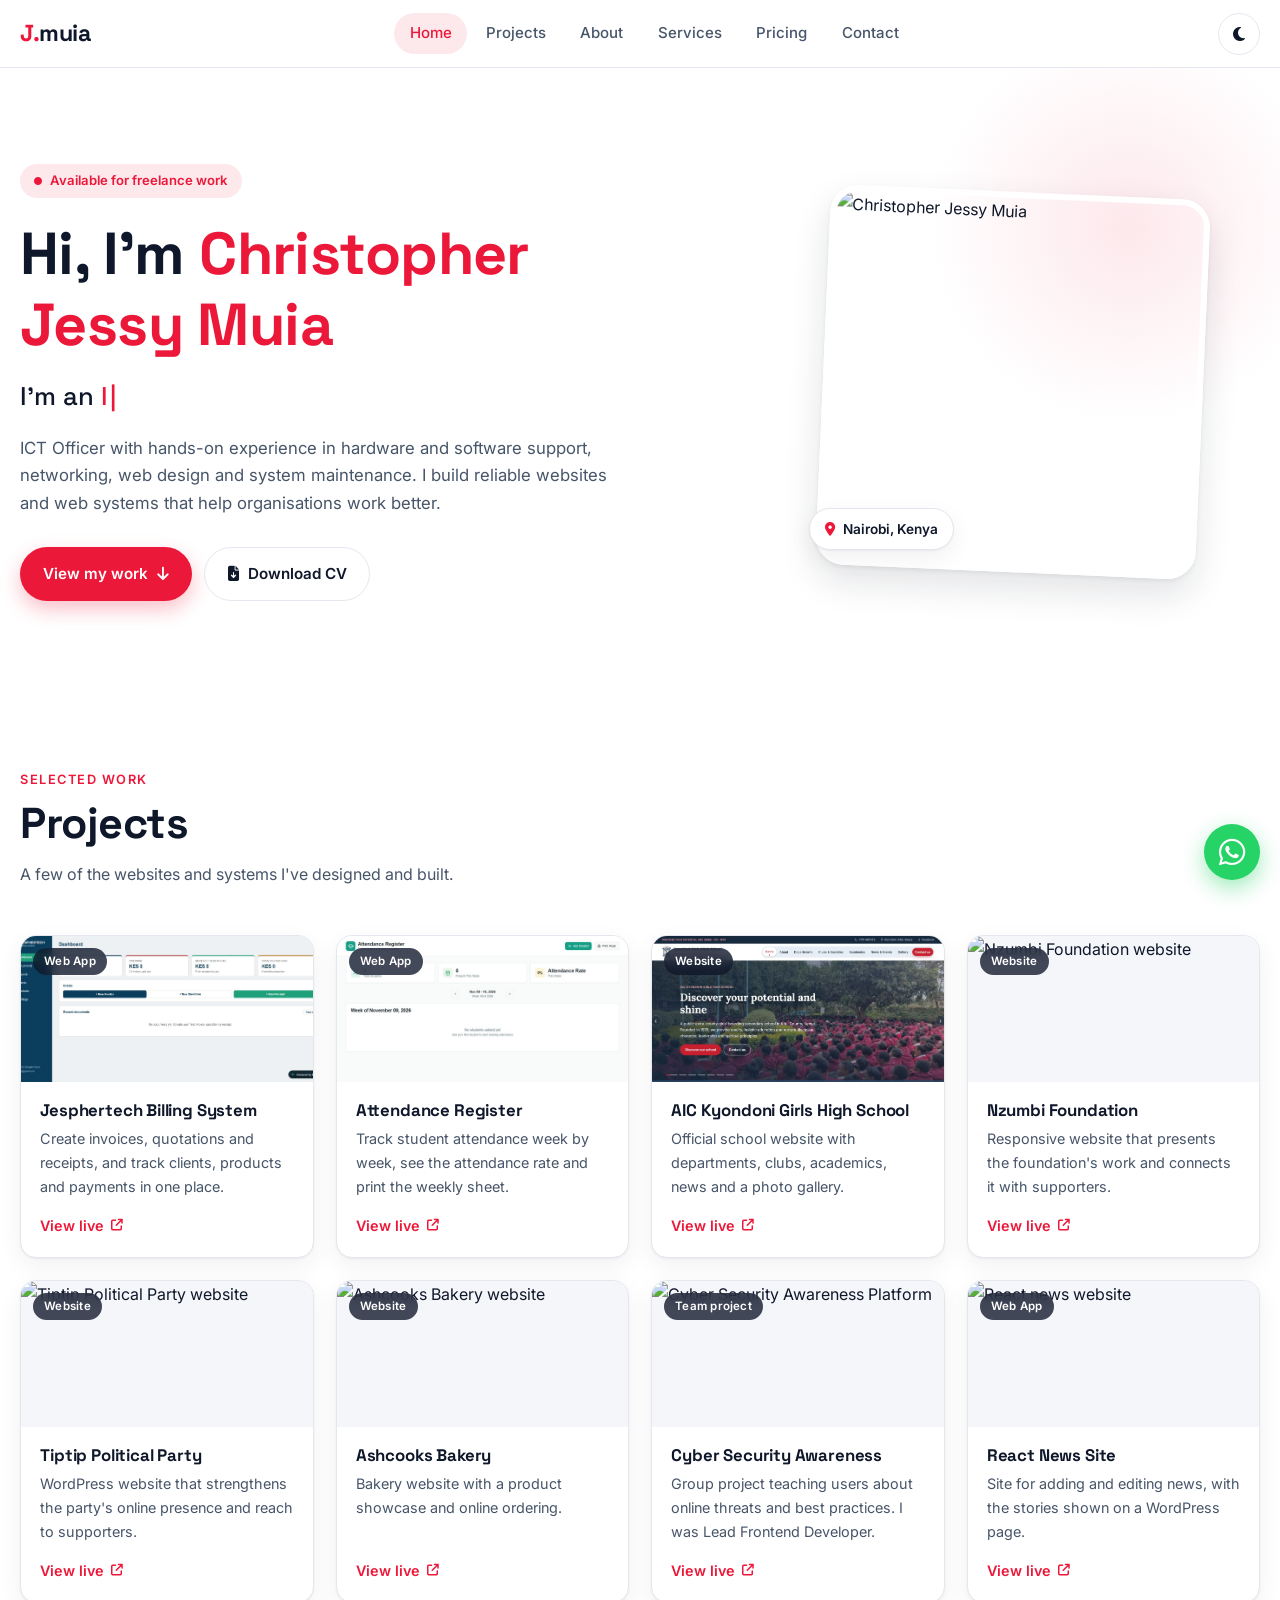
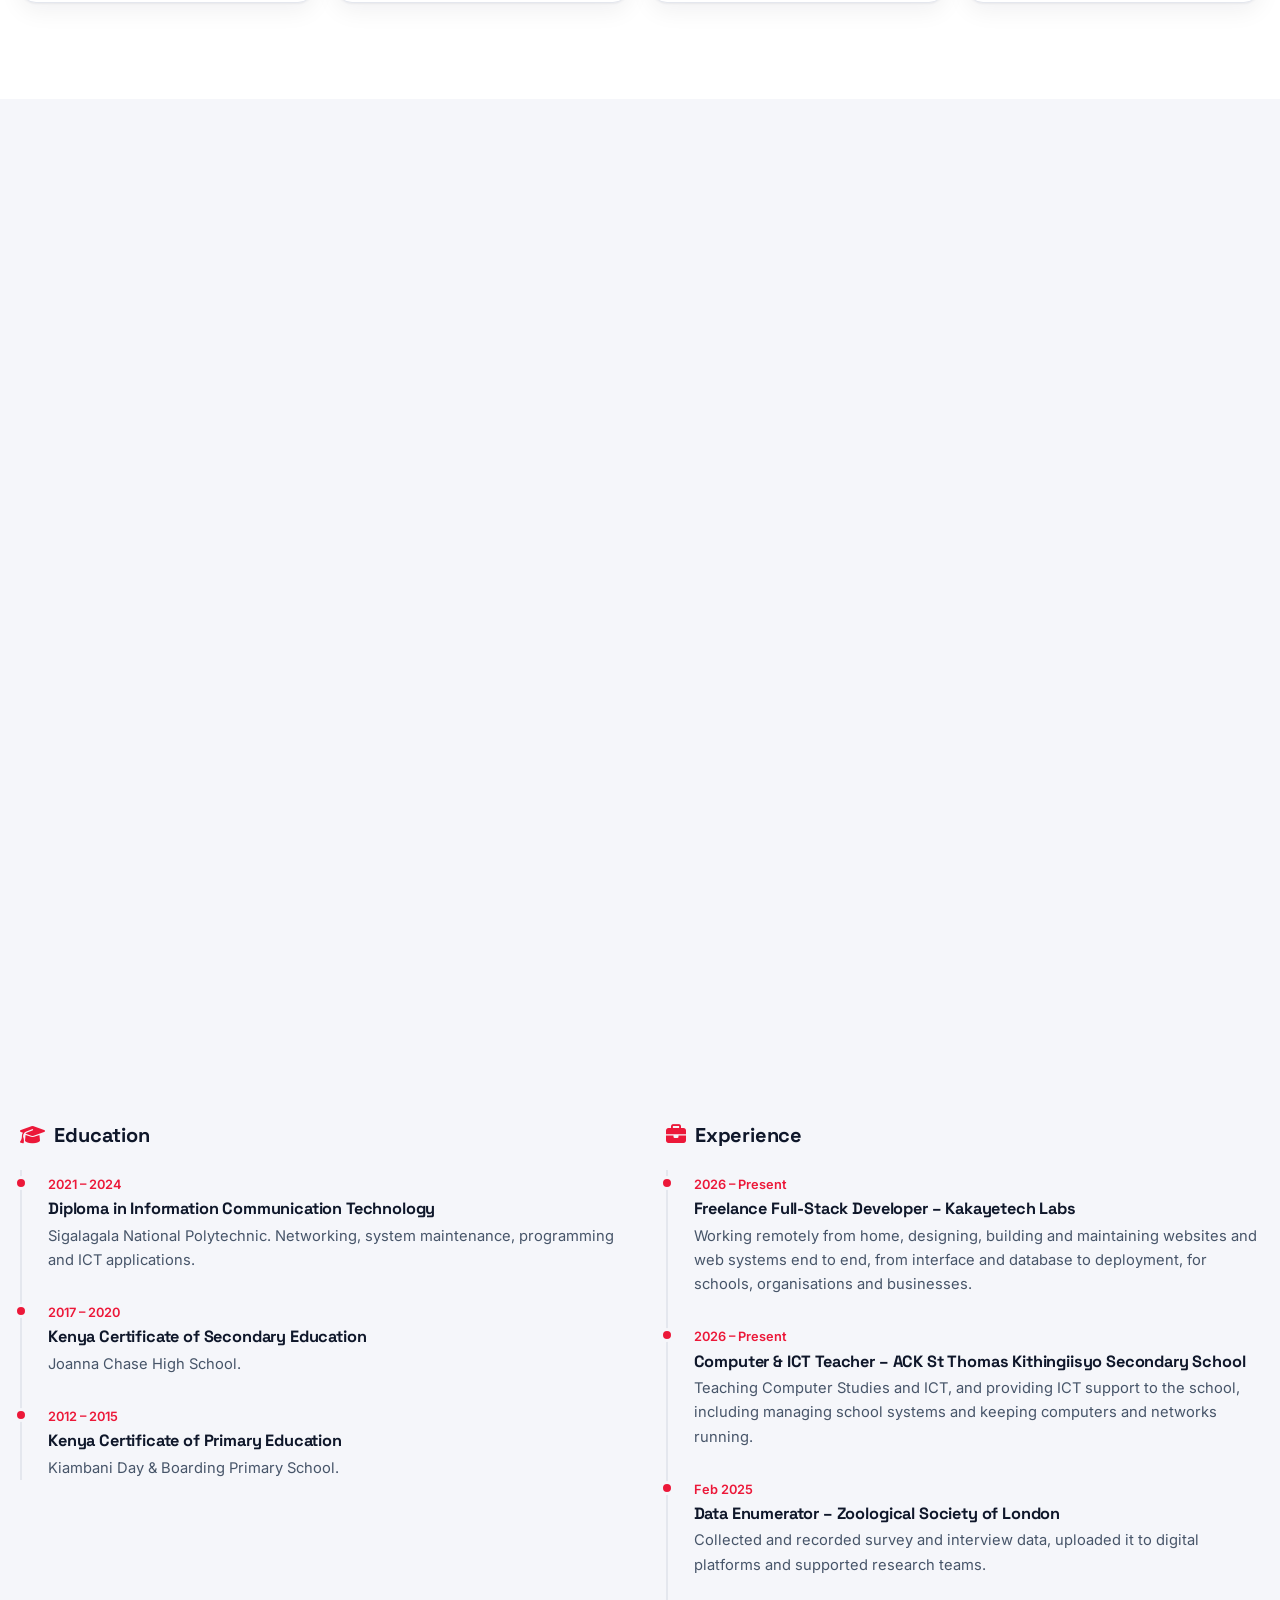
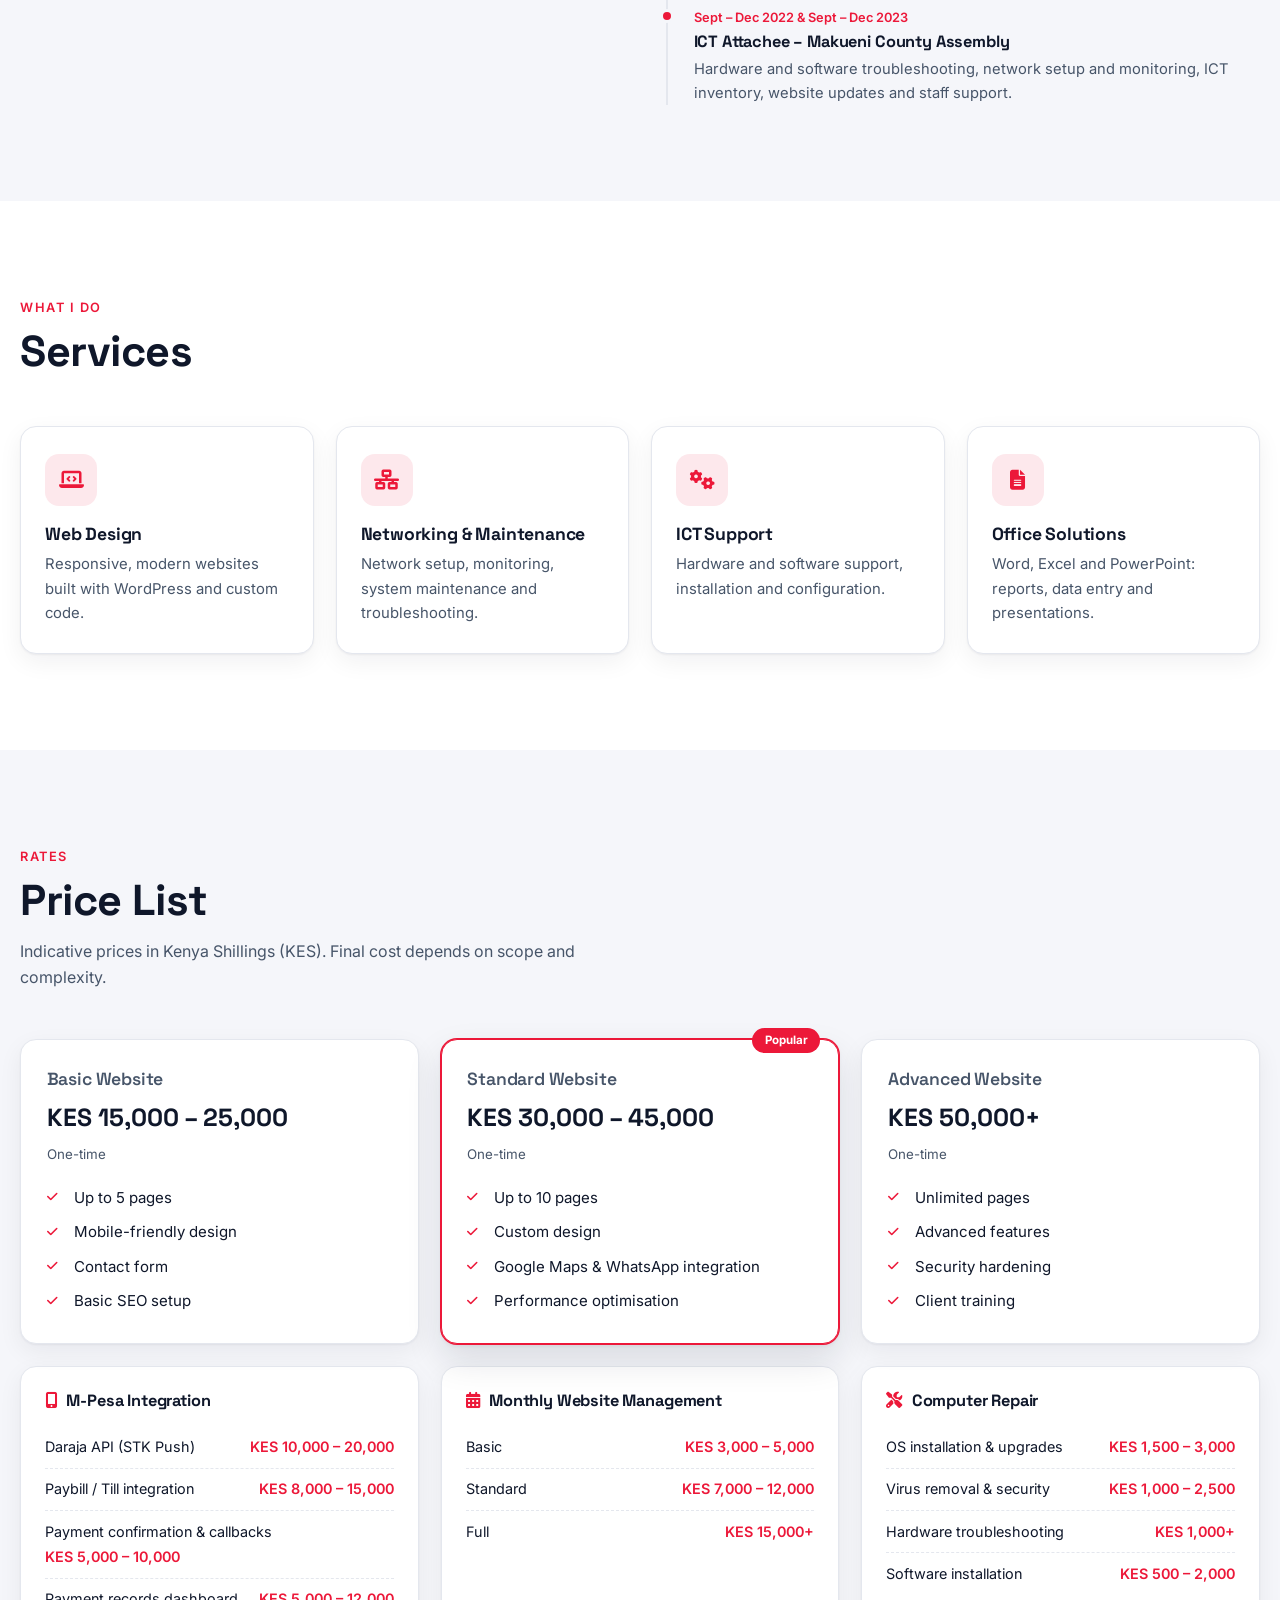
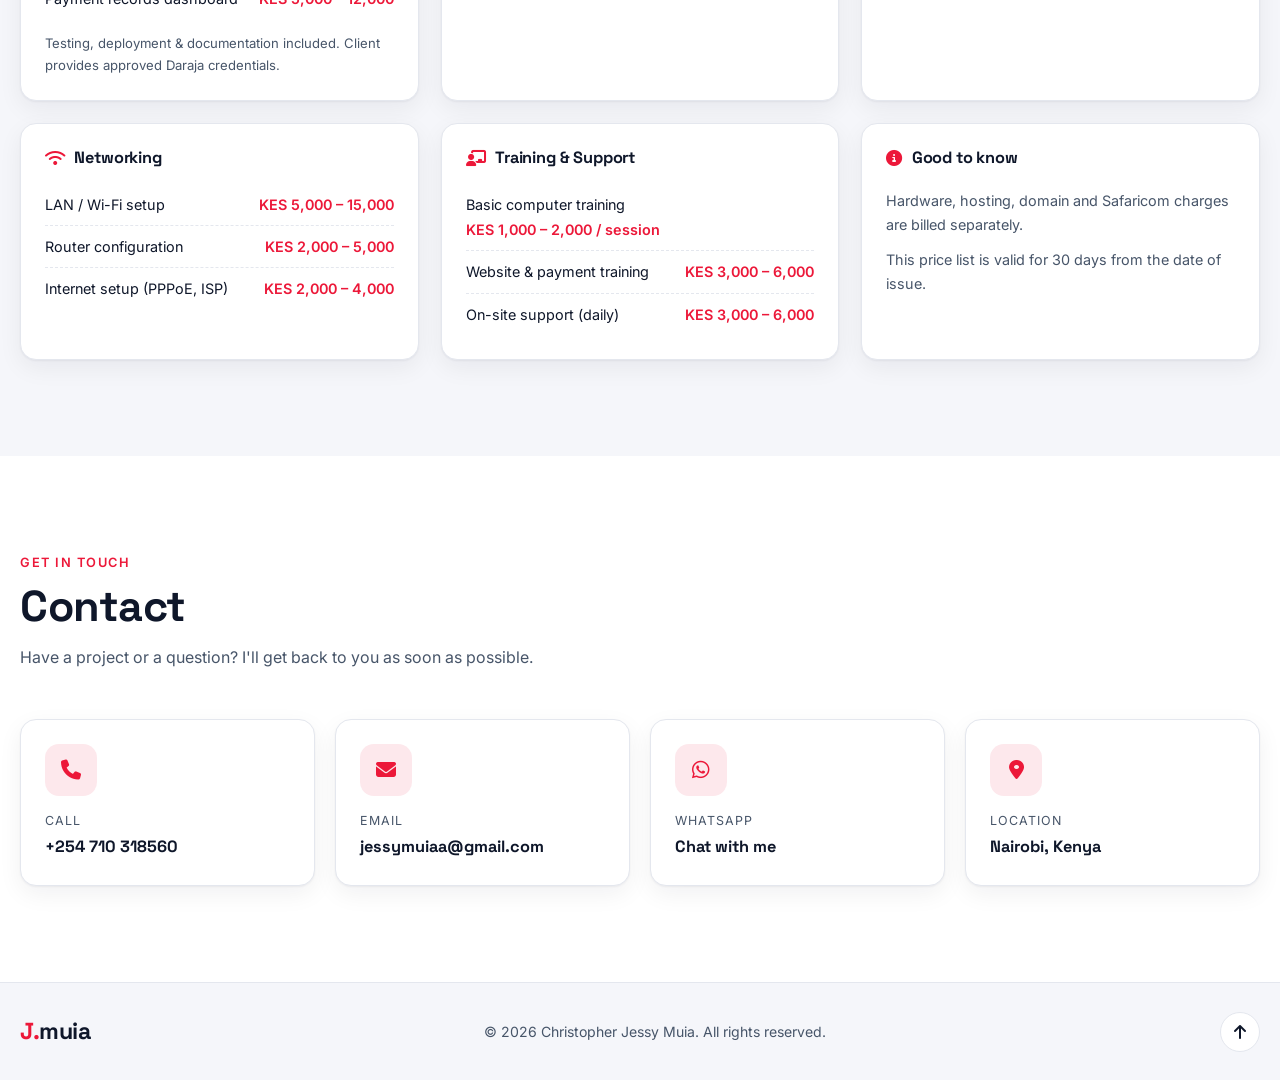
==== commit d9ebf386: "update" ====
--- a/index.html
+++ b/index.html
@@ -29,6 +29,15 @@
 </head>
 
 <body>
+  <!-- ============ PRELOADER ============ -->
+  <div id="preloader" role="status" aria-live="polite">
+    <div class="pre-inner">
+      <div class="pre-ring"><div class="pre-brand"><span>J.</span>muia</div></div>
+      <p class="pre-text">Loading portfolio</p>
+      <div class="pre-bar"><i></i></div>
+    </div>
+  </div>
+
   <!-- ============ HEADER ============ -->
   <header class="site-header" id="top">
     <div class="wrap header-inner">
@@ -228,11 +237,26 @@
 
           <div class="card skills reveal">
             <h3>Skills</h3>
-            <div class="skill"><div class="skill-top"><span>WordPress</span><b>100%</b></div><div class="bar"><i style="width:100%"></i></div></div>
-            <div class="skill"><div class="skill-top"><span>HTML</span><b>96%</b></div><div class="bar"><i style="width:96%"></i></div></div>
-            <div class="skill"><div class="skill-top"><span>CSS</span><b>76%</b></div><div class="bar"><i style="width:76%"></i></div></div>
-            <div class="skill"><div class="skill-top"><span>JavaScript</span><b>70%</b></div><div class="bar"><i style="width:70%"></i></div></div>
-            <div class="skill"><div class="skill-top"><span>PHP</span><b>66%</b></div><div class="bar"><i style="width:66%"></i></div></div>
+            <div class="skill-group">
+              <h4>Frontend</h4>
+              <div class="chips"><span>HTML</span><span>CSS</span><span>JavaScript</span><span>TypeScript</span><span>React</span><span>Vue.js</span><span>Tailwind CSS</span><span>WordPress</span></div>
+            </div>
+            <div class="skill-group">
+              <h4>Backend &amp; databases</h4>
+              <div class="chips"><span>PHP</span><span>Laravel</span><span>Node.js &amp; Express</span><span>REST APIs</span><span>MySQL</span><span>PostgreSQL</span><span>Supabase</span><span>M-Pesa Daraja integration</span></div>
+            </div>
+            <div class="skill-group">
+              <h4>Tools &amp; deployment</h4>
+              <div class="chips"><span>Git &amp; GitHub</span><span>Docker</span><span>Netlify</span></div>
+            </div>
+            <div class="skill-group">
+              <h4>ICT support &amp; systems</h4>
+              <div class="chips"><span>School systems management</span><span>Hardware &amp; software troubleshooting</span><span>Networking (LAN / Wi-Fi)</span><span>System maintenance</span><span>ICT inventory</span></div>
+            </div>
+            <div class="skill-group">
+              <h4>Office &amp; teaching</h4>
+              <div class="chips"><span>Word</span><span>Excel</span><span>PowerPoint</span><span>Computer &amp; ICT teaching</span><span>Graphic design</span></div>
+            </div>
           </div>
         </div>
 
--- a/style.css
+++ b/style.css
@@ -228,6 +228,11 @@
 .timeline h4 { font-size: 1.02rem; margin: .2rem 0 .3rem; }
 .timeline p { font-size: .92rem; color: var(--ink-soft); }
 
+.skill-group + .skill-group { margin-top: 1.3rem; }
+.skill-group h4 { font-size: .78rem; font-weight: 600; letter-spacing: .08em; text-transform: uppercase; color: var(--ink-soft); margin-bottom: .6rem; }
+.chips { display: flex; flex-wrap: wrap; gap: .45rem; }
+.chips span { padding: .3rem .75rem; border-radius: 999px; font-size: .84rem; font-weight: 500; background: var(--accent-soft); color: var(--accent); }
+
 /* ---------- Services ---------- */
 .service-grid { display: grid; grid-template-columns: repeat(4, 1fr); gap: 22px; }
 .service { padding: 1.7rem 1.5rem; }
@@ -346,3 +351,37 @@
   .site-header, .whatsapp-float, .to-top { display: none; }
   .reveal { opacity: 1; transform: none; }
 }
+
+/* ---------- Preloader ---------- */
+#preloader {
+  position: fixed; inset: 0; z-index: 1000;
+  display: grid; place-items: center;
+  background: var(--bg);
+  transition: opacity .5s ease, visibility .5s ease;
+  /* fail-safe: hides itself even if JavaScript never runs */
+  animation: pre-failsafe .5s ease 5s forwards;
+}
+#preloader.hidden { opacity: 0; visibility: hidden; pointer-events: none; }
+.pre-inner { display: flex; flex-direction: column; align-items: center; gap: 1.1rem; }
+.pre-ring {
+  position: relative; width: 112px; height: 112px; display: grid; place-items: center;
+  border-radius: 50%; border: 4px solid var(--accent-soft);
+}
+.pre-ring::after {
+  content: ""; position: absolute; inset: -4px; border-radius: 50%;
+  border: 4px solid transparent; border-top-color: var(--accent);
+  animation: pre-spin .9s linear infinite;
+}
+.pre-brand { font-family: var(--font-head); font-weight: 700; font-size: 1.6rem; letter-spacing: -.02em; }
+.pre-brand span { color: var(--accent); }
+.pre-text { font-size: .85rem; color: var(--ink-soft); letter-spacing: .04em; }
+.pre-bar { width: 140px; height: 4px; border-radius: 99px; background: var(--accent-soft); overflow: hidden; }
+.pre-bar i { display: block; height: 100%; width: 40%; border-radius: 99px; background: var(--accent); animation: pre-slide 1.1s ease-in-out infinite; }
+
+@keyframes pre-spin { to { transform: rotate(360deg); } }
+@keyframes pre-slide { 0% { transform: translateX(-100%); } 100% { transform: translateX(350%); } }
+@keyframes pre-failsafe { to { opacity: 0; visibility: hidden; pointer-events: none; } }
+
+@media (prefers-reduced-motion: reduce) {
+  .pre-ring::after, .pre-bar i { animation-duration: 2.5s; }
+}
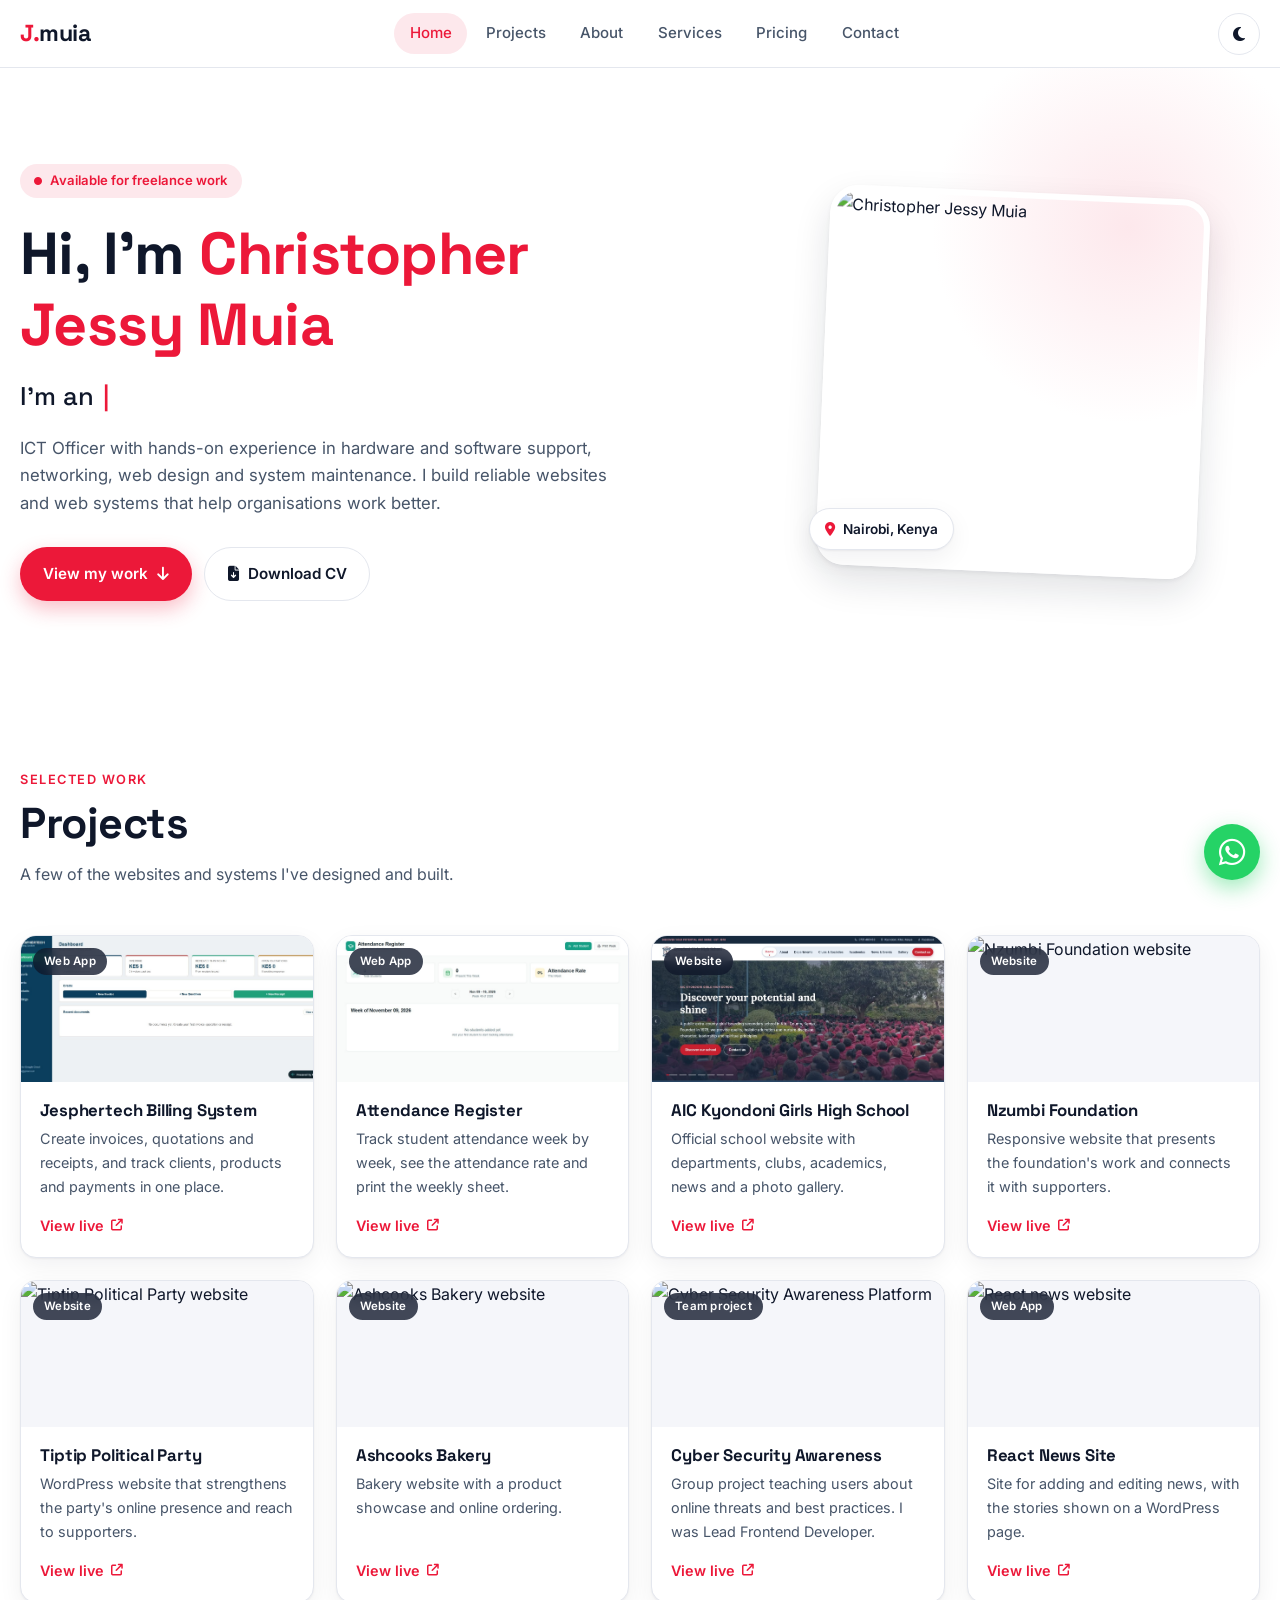
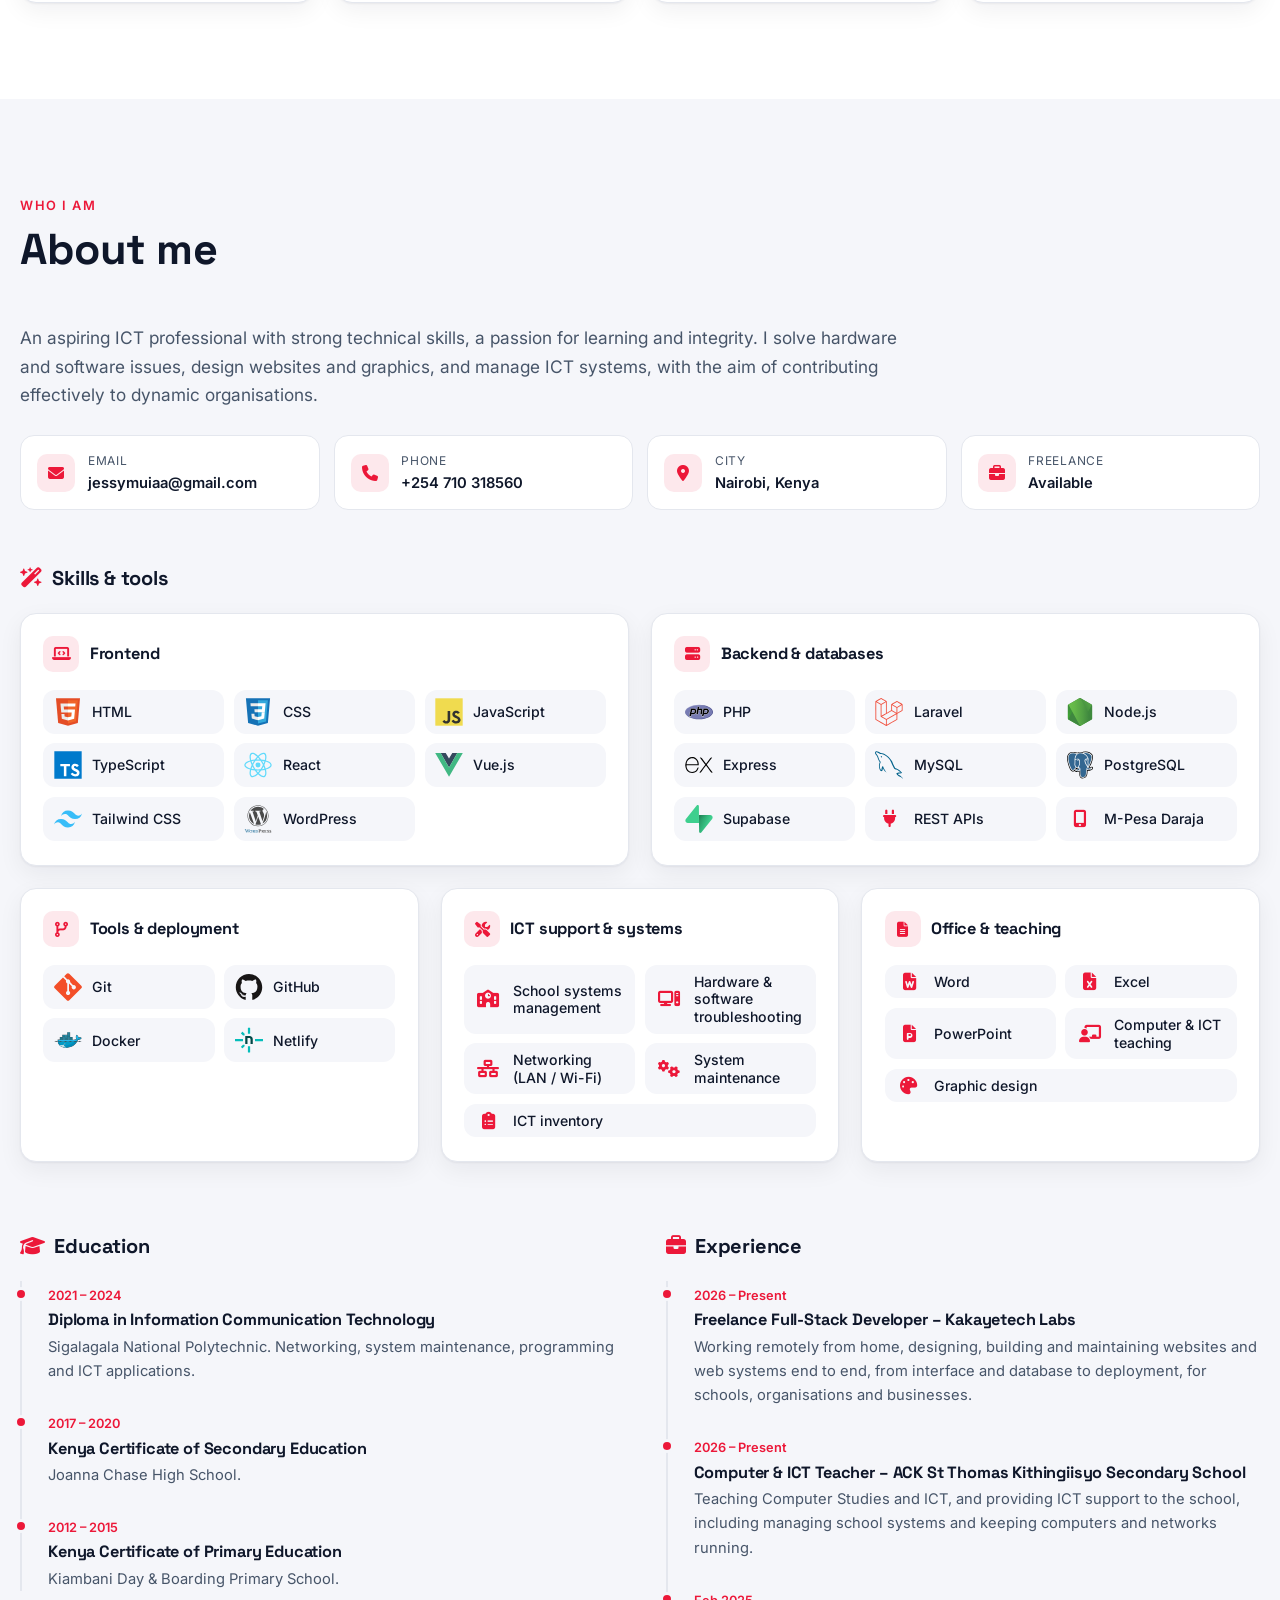
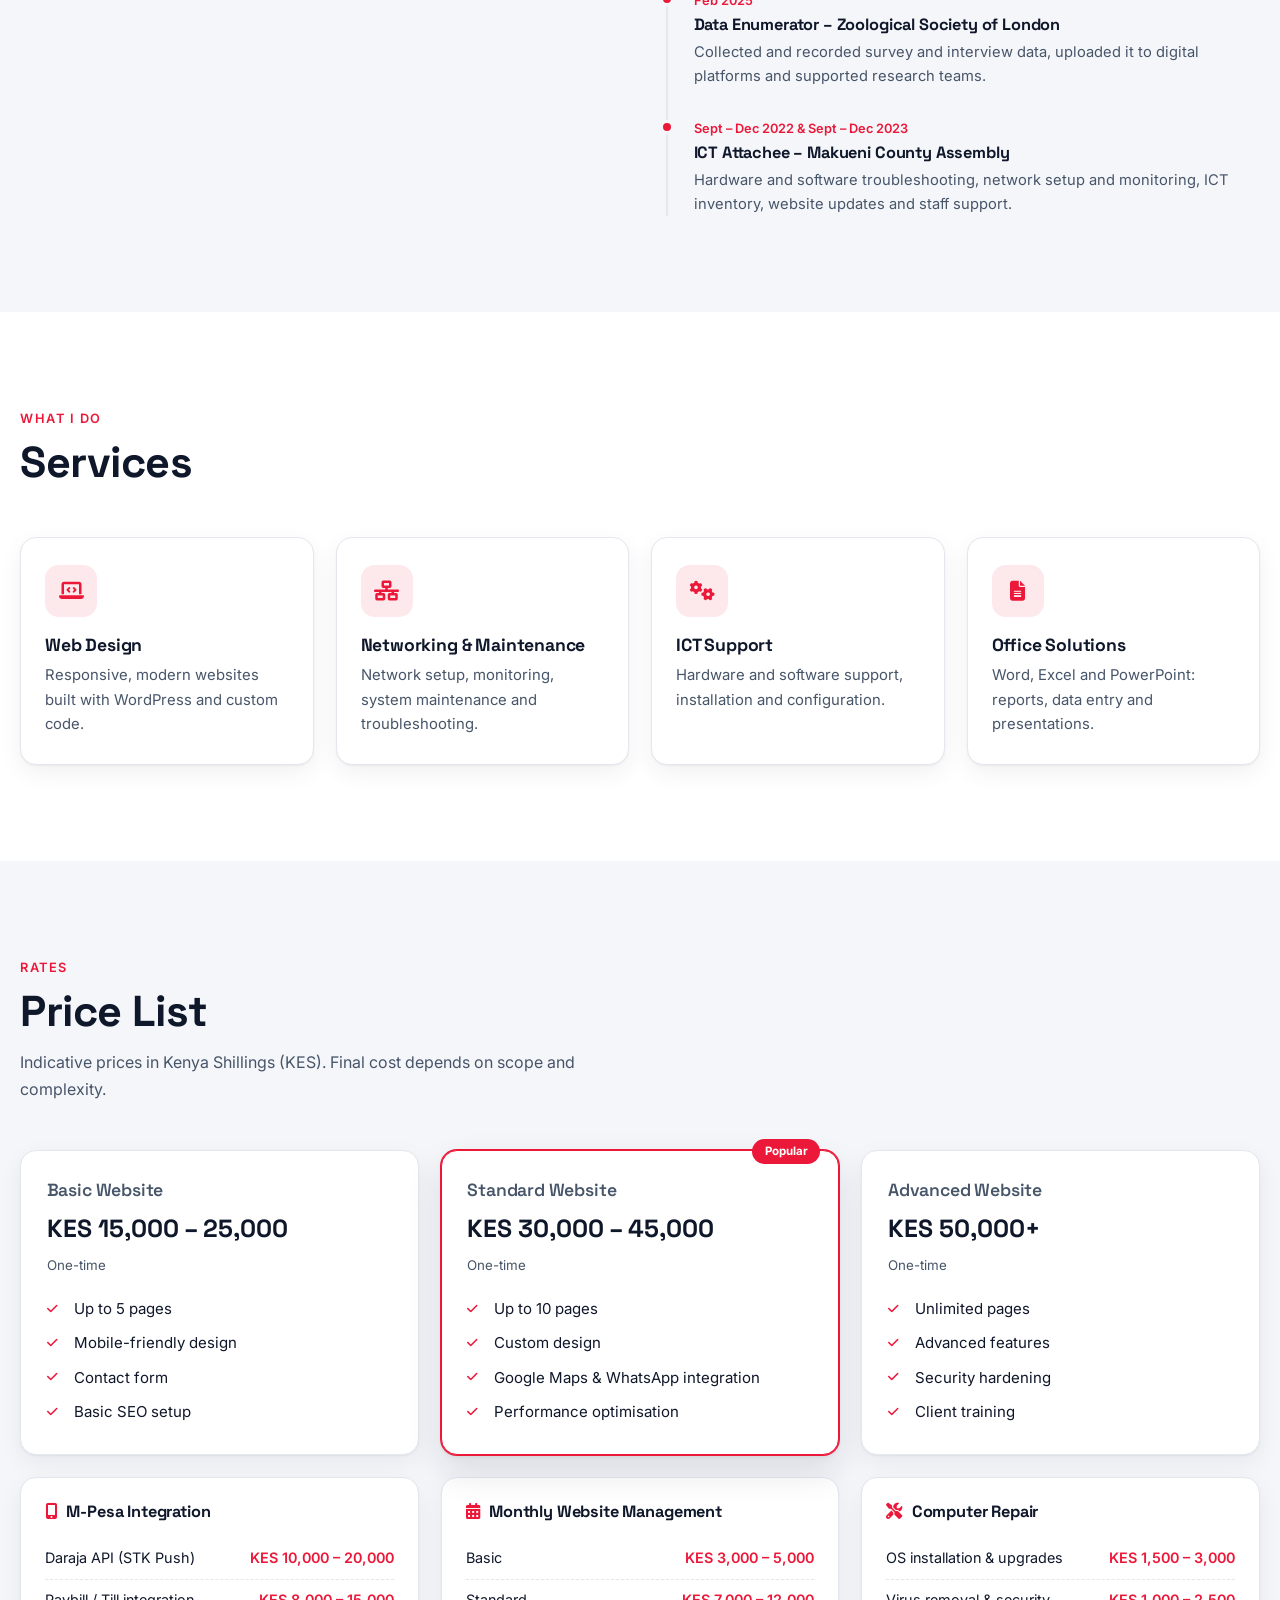
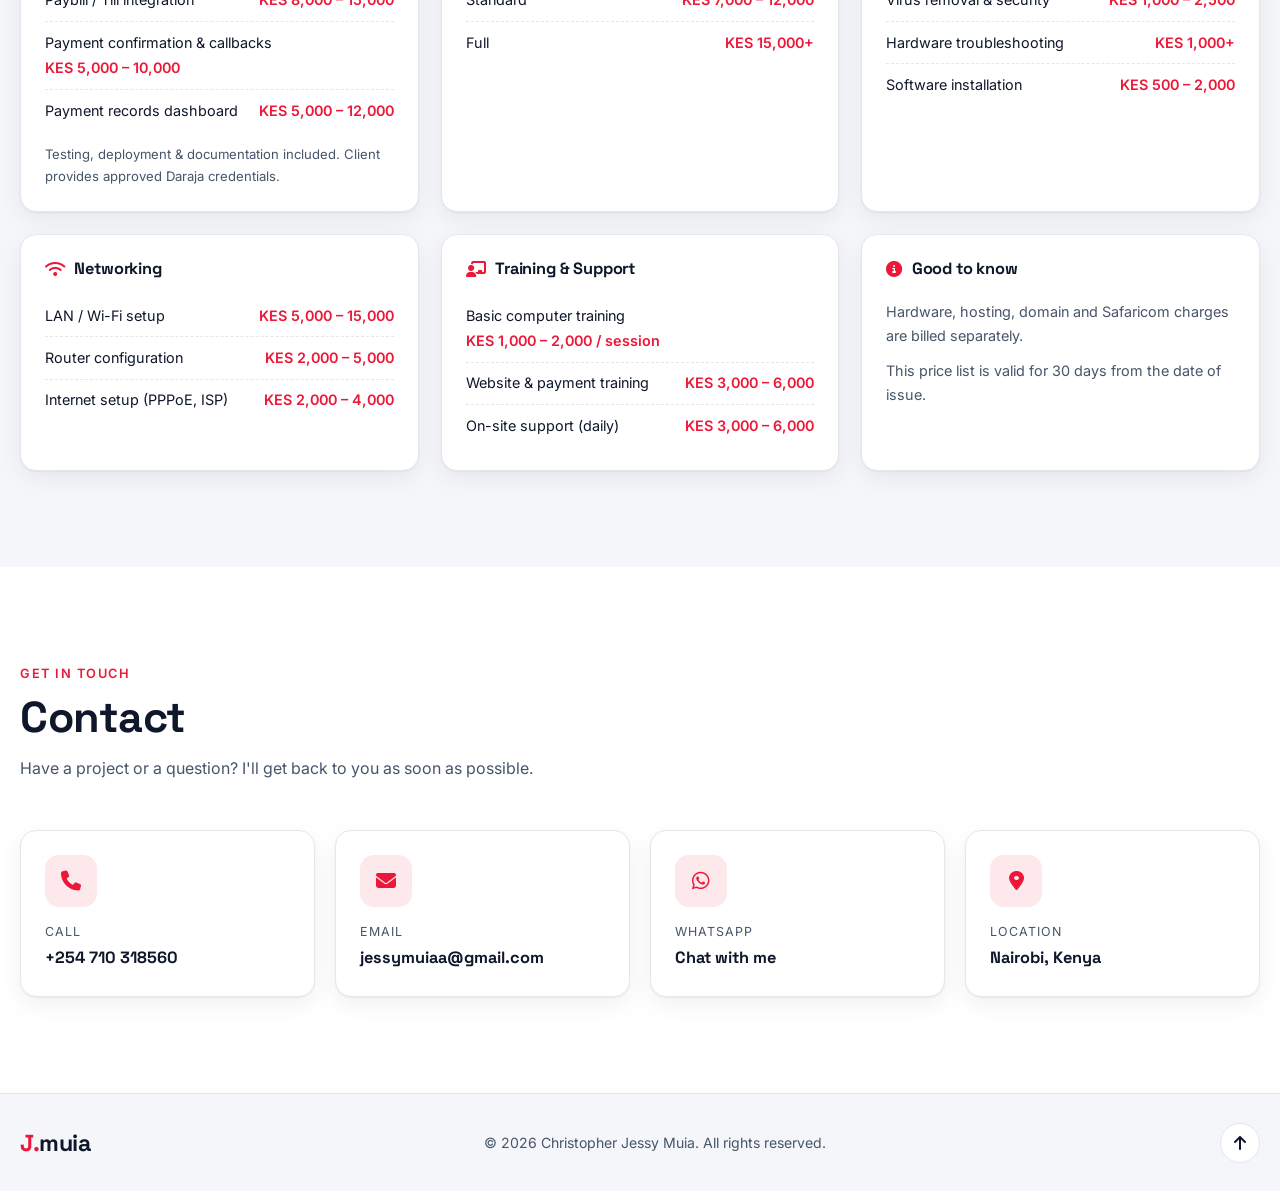
==== commit 09e0dd96: "update" ====
--- a/index.html
+++ b/index.html
@@ -235,28 +235,29 @@
             </ul>
           </div>
 
-          <div class="card skills reveal">
-            <h3>Skills</h3>
-            <div class="skill-group">
-              <h4>Frontend</h4>
-              <div class="chips"><span>HTML</span><span>CSS</span><span>JavaScript</span><span>TypeScript</span><span>React</span><span>Vue.js</span><span>Tailwind CSS</span><span>WordPress</span></div>
-            </div>
-            <div class="skill-group">
-              <h4>Backend &amp; databases</h4>
-              <div class="chips"><span>PHP</span><span>Laravel</span><span>Node.js &amp; Express</span><span>REST APIs</span><span>MySQL</span><span>PostgreSQL</span><span>Supabase</span><span>M-Pesa Daraja integration</span></div>
-            </div>
-            <div class="skill-group">
-              <h4>Tools &amp; deployment</h4>
-              <div class="chips"><span>Git &amp; GitHub</span><span>Docker</span><span>Netlify</span></div>
-            </div>
-            <div class="skill-group">
-              <h4>ICT support &amp; systems</h4>
-              <div class="chips"><span>School systems management</span><span>Hardware &amp; software troubleshooting</span><span>Networking (LAN / Wi-Fi)</span><span>System maintenance</span><span>ICT inventory</span></div>
-            </div>
-            <div class="skill-group">
-              <h4>Office &amp; teaching</h4>
-              <div class="chips"><span>Word</span><span>Excel</span><span>PowerPoint</span><span>Computer &amp; ICT teaching</span><span>Graphic design</span></div>
-            </div>
+        </div>
+
+        <h3 class="sub-title skills-title reveal"><i class="fas fa-wand-magic-sparkles"></i> Skills &amp; tools</h3>
+        <div class="skill-grid">
+          <div class="card skill-card span3 reveal">
+            <h4><i class="fas fa-laptop-code"></i> Frontend</h4>
+            <ul><li><img src="images/skills/html5.svg" alt="" width="28" height="28" loading="lazy" /><span>HTML</span></li><li><img src="images/skills/css3.svg" alt="" width="28" height="28" loading="lazy" /><span>CSS</span></li><li><img src="images/skills/javascript.svg" alt="" width="28" height="28" loading="lazy" /><span>JavaScript</span></li><li><img src="images/skills/typescript.svg" alt="" width="28" height="28" loading="lazy" /><span>TypeScript</span></li><li><img src="images/skills/react.svg" alt="" width="28" height="28" loading="lazy" /><span>React</span></li><li><img src="images/skills/vuejs.svg" alt="" width="28" height="28" loading="lazy" /><span>Vue.js</span></li><li><img src="images/skills/tailwindcss.svg" alt="" width="28" height="28" loading="lazy" /><span>Tailwind CSS</span></li><li><img src="images/skills/wordpress.svg" alt="" width="28" height="28" loading="lazy" /><span>WordPress</span></li></ul>
+          </div>
+          <div class="card skill-card span3 reveal">
+            <h4><i class="fas fa-server"></i> Backend &amp; databases</h4>
+            <ul><li><img src="images/skills/php.svg" alt="" width="28" height="28" loading="lazy" /><span>PHP</span></li><li><img src="images/skills/laravel.svg" alt="" width="28" height="28" loading="lazy" /><span>Laravel</span></li><li><img src="images/skills/nodejs.svg" alt="" width="28" height="28" loading="lazy" /><span>Node.js</span></li><li><img src="images/skills/express.svg" alt="" width="28" height="28" class="mono" loading="lazy" /><span>Express</span></li><li><img src="images/skills/mysql.svg" alt="" width="28" height="28" loading="lazy" /><span>MySQL</span></li><li><img src="images/skills/postgresql.svg" alt="" width="28" height="28" loading="lazy" /><span>PostgreSQL</span></li><li><img src="images/skills/supabase.svg" alt="" width="28" height="28" loading="lazy" /><span>Supabase</span></li><li><i class="fas fa-plug"></i><span>REST APIs</span></li><li><i class="fas fa-mobile-screen-button"></i><span>M-Pesa Daraja</span></li></ul>
+          </div>
+          <div class="card skill-card span2 reveal">
+            <h4><i class="fas fa-code-branch"></i> Tools &amp; deployment</h4>
+            <ul><li><img src="images/skills/git.svg" alt="" width="28" height="28" loading="lazy" /><span>Git</span></li><li><img src="images/skills/github.svg" alt="" width="28" height="28" class="mono" loading="lazy" /><span>GitHub</span></li><li><img src="images/skills/docker.svg" alt="" width="28" height="28" loading="lazy" /><span>Docker</span></li><li><img src="images/skills/netlify.svg" alt="" width="28" height="28" loading="lazy" /><span>Netlify</span></li></ul>
+          </div>
+          <div class="card skill-card span2 reveal">
+            <h4><i class="fas fa-screwdriver-wrench"></i> ICT support &amp; systems</h4>
+            <ul><li><i class="fas fa-school"></i><span>School systems management</span></li><li><i class="fas fa-computer"></i><span>Hardware &amp; software troubleshooting</span></li><li><i class="fas fa-network-wired"></i><span>Networking (LAN / Wi-Fi)</span></li><li><i class="fas fa-gears"></i><span>System maintenance</span></li><li><i class="fas fa-clipboard-list"></i><span>ICT inventory</span></li></ul>
+          </div>
+          <div class="card skill-card span2 reveal">
+            <h4><i class="fas fa-file-lines"></i> Office &amp; teaching</h4>
+            <ul><li><i class="fas fa-file-word"></i><span>Word</span></li><li><i class="fas fa-file-excel"></i><span>Excel</span></li><li><i class="fas fa-file-powerpoint"></i><span>PowerPoint</span></li><li><i class="fas fa-chalkboard-user"></i><span>Computer &amp; ICT teaching</span></li><li><i class="fas fa-palette"></i><span>Graphic design</span></li></ul>
           </div>
         </div>
 
--- a/style.css
+++ b/style.css
@@ -192,10 +192,10 @@
 .link:hover i { transform: translate(3px, -3px); }
 
 /* ---------- About ---------- */
-.about-grid { display: grid; grid-template-columns: 1.2fr .8fr; gap: clamp(24px, 4vw, 56px); align-items: start; }
-.about-text { font-size: 1.08rem; color: var(--ink-soft); margin-bottom: 1.6rem; }
-
-.facts { display: grid; grid-template-columns: repeat(2, 1fr); gap: 14px; }
+.about-grid { display: grid; grid-template-columns: 1fr; gap: clamp(24px, 4vw, 56px); align-items: start; }
+.about-text { font-size: 1.08rem; color: var(--ink-soft); margin-bottom: 1.6rem; max-width: 80ch; }
+
+.facts { display: grid; grid-template-columns: repeat(4, 1fr); gap: 14px; }
 .facts li {
   display: grid; grid-template-columns: auto 1fr; column-gap: .8rem; align-items: center;
   padding: .9rem 1rem; background: var(--surface); border: 1px solid var(--line); border-radius: 14px;
@@ -232,6 +232,25 @@
 .skill-group h4 { font-size: .78rem; font-weight: 600; letter-spacing: .08em; text-transform: uppercase; color: var(--ink-soft); margin-bottom: .6rem; }
 .chips { display: flex; flex-wrap: wrap; gap: .45rem; }
 .chips span { padding: .3rem .75rem; border-radius: 999px; font-size: .84rem; font-weight: 500; background: var(--accent-soft); color: var(--accent); }
+
+/* skill cards */
+.skills-title { margin-top: clamp(36px, 5vw, 56px); }
+.skill-grid { display: grid; grid-template-columns: repeat(6, 1fr); gap: 22px; margin-top: 1.2rem; }
+.skill-card { padding: 1.4rem 1.4rem 1.5rem; }
+.skill-card:hover { transform: translateY(-4px); box-shadow: var(--shadow-hover); border-color: color-mix(in srgb, var(--accent) 40%, var(--line)); }
+.skill-card.span2 { grid-column: span 2; }
+.skill-card.span3 { grid-column: span 3; }
+.skill-card h4 { display: flex; align-items: center; gap: .65rem; font-size: 1.02rem; margin-bottom: 1.1rem; }
+.skill-card h4 i { width: 36px; height: 36px; display: grid; place-items: center; border-radius: 10px; background: var(--accent-soft); color: var(--accent); font-size: .95rem; }
+.skill-card ul { display: grid; grid-template-columns: repeat(2, 1fr); gap: .6rem; }
+.skill-card li { display: flex; align-items: center; gap: .65rem; padding: .5rem .65rem; border-radius: 12px; background: var(--bg-alt); font-size: .88rem; font-weight: 500; min-width: 0; }
+.skill-card.span3 ul { grid-template-columns: repeat(3, 1fr); }
+.skill-card:not(.span3) li:last-child:nth-child(odd) { grid-column: span 2; }
+.skill-card li img { width: 28px; height: 28px; flex: none; }
+.skill-card li > i { width: 28px; text-align: center; flex: none; font-size: 1.1rem; color: var(--accent); }
+.skill-card li span { line-height: 1.25; }
+:root[data-theme="dark"] .skill-card li { background: var(--bg-alt); }
+:root[data-theme="dark"] .mono { filter: invert(1); }
 
 /* ---------- Services ---------- */
 .service-grid { display: grid; grid-template-columns: repeat(4, 1fr); gap: 22px; }
@@ -317,6 +336,11 @@
 /* ---------- Responsive ---------- */
 @media (max-width: 1100px) {
   .project-grid { grid-template-columns: repeat(2, 1fr); }
+  .skill-grid { grid-template-columns: repeat(2, 1fr); }
+  .skill-card.span2, .skill-card.span3 { grid-column: span 1; }
+  .skill-card.span3 ul { grid-template-columns: repeat(2, 1fr); }
+  .skill-card li:last-child:nth-child(odd) { grid-column: span 2; }
+  .facts { grid-template-columns: repeat(2, 1fr); }
 }
 
 @media (max-width: 1020px) {
@@ -342,7 +366,8 @@
 }
 
 @media (max-width: 600px) {
-  .project-grid, .rates-grid, .service-grid, .contact-grid, .facts { grid-template-columns: 1fr; }
+  .project-grid, .rates-grid, .service-grid, .contact-grid, .facts, .skill-grid, .skill-card ul, .skill-card.span3 ul { grid-template-columns: 1fr; }
+  .skill-card li:last-child:nth-child(odd) { grid-column: auto !important; }
   .footer-inner { justify-content: center; text-align: center; }
   .whatsapp-float { right: 14px; bottom: 14px; width: 52px; height: 52px; }
 }
